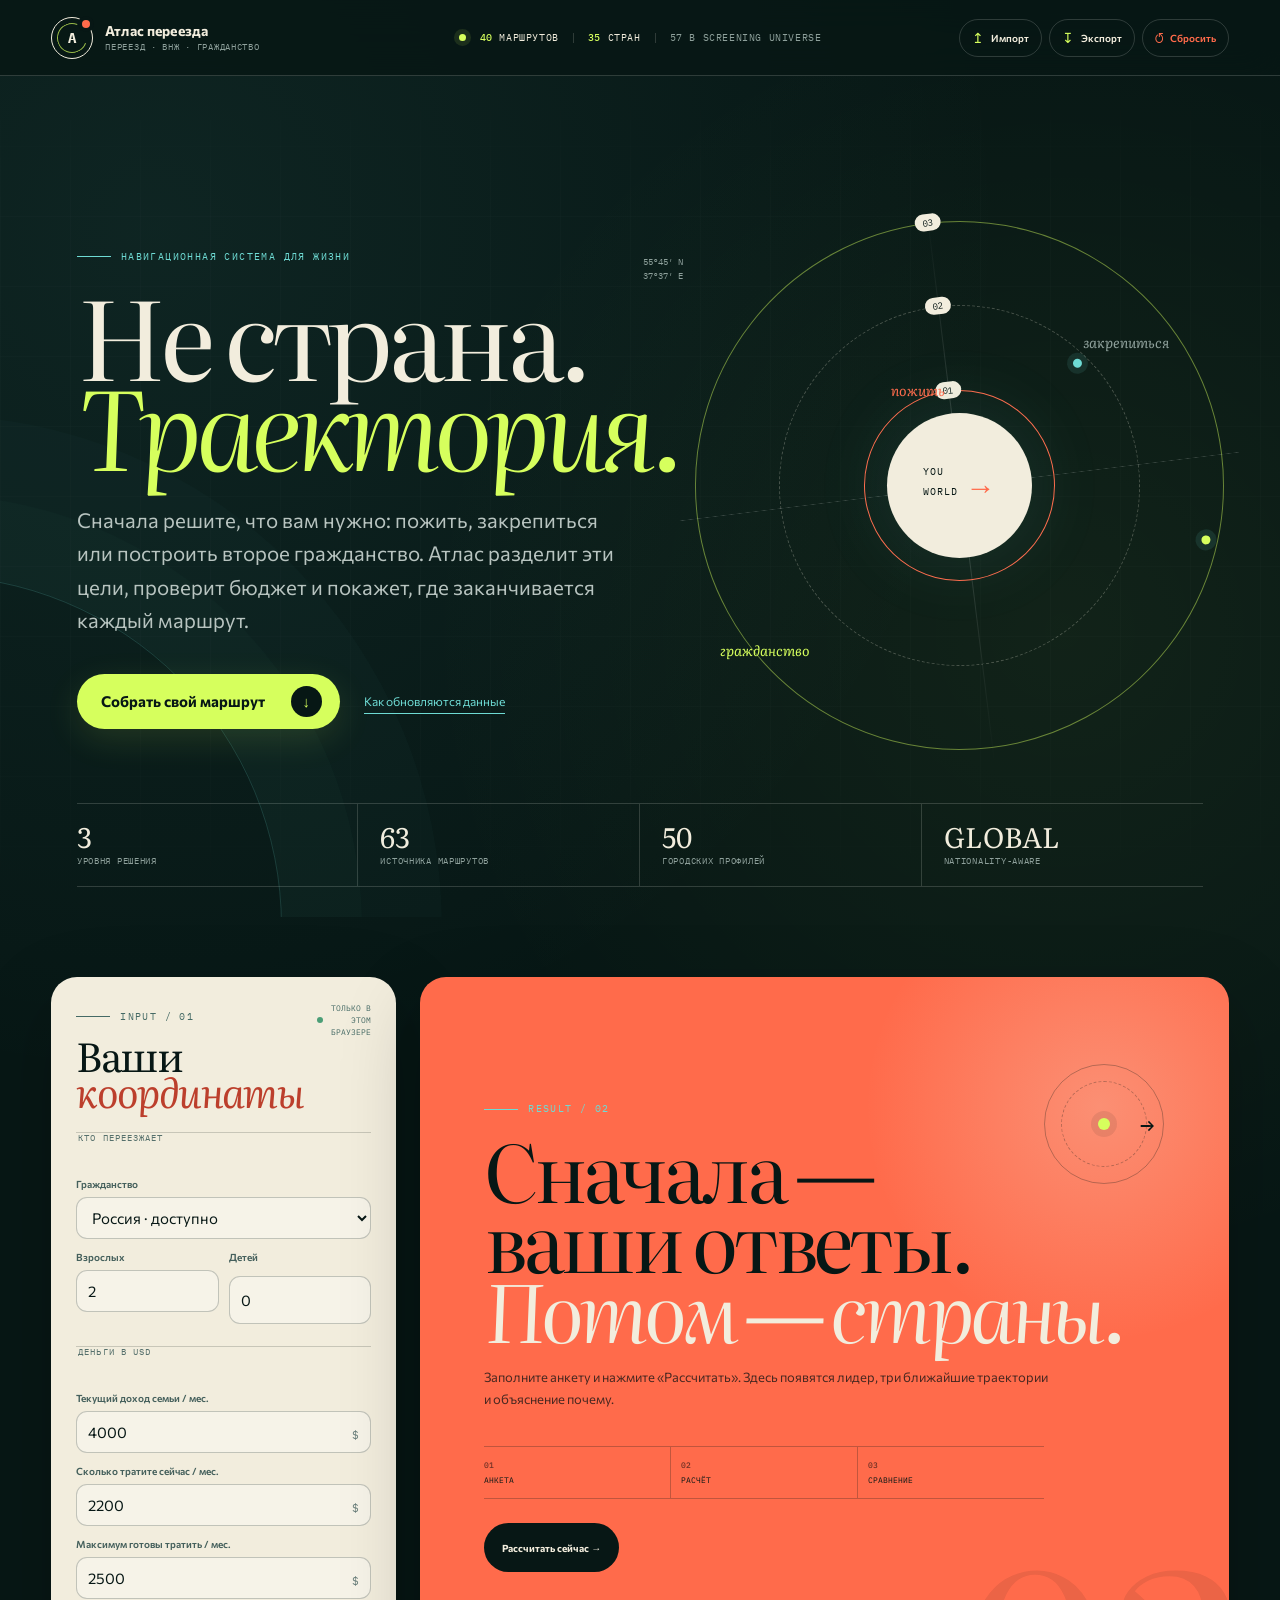
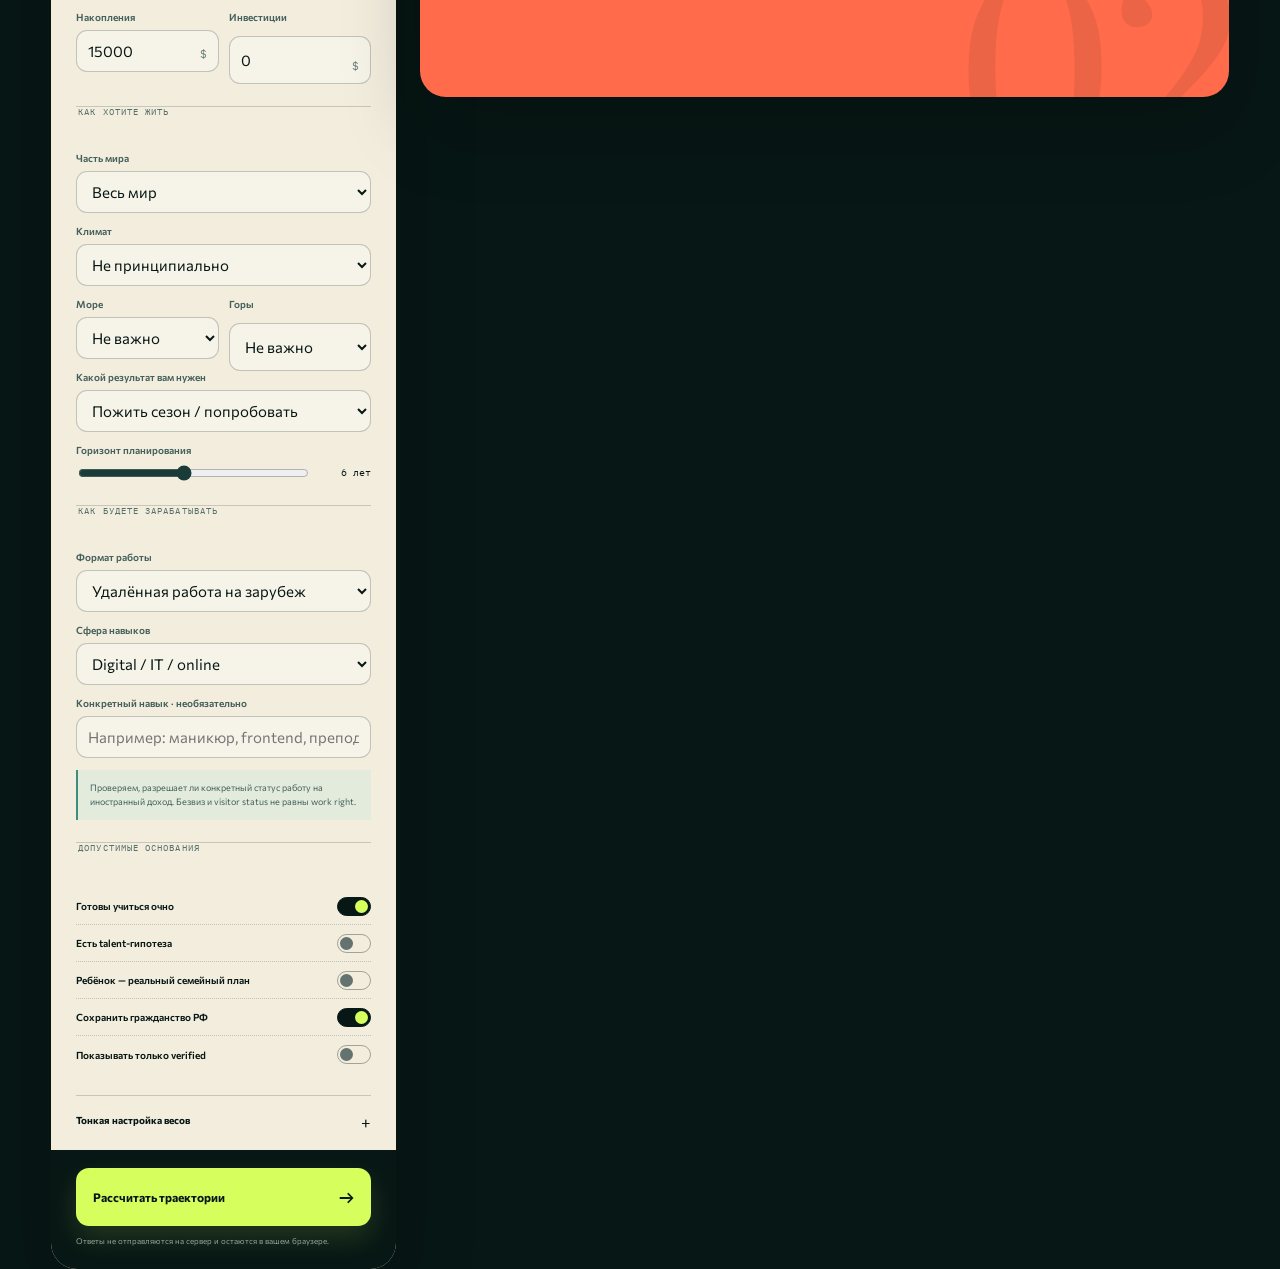
==== dashboard/index.html @ 6b90c00a "Publish relocation atlas 2026-07-17" ====
<!doctype html>
<html lang="ru">
<head>
  <meta charset="utf-8">
  <meta name="viewport" content="width=device-width, initial-scale=1">
  <meta name="color-scheme" content="dark">
  <meta name="description" content="Атлас переезда — интерактивная платформа сравнения временного переезда, ВНЖ и гражданства.">
  <title>Атлас переезда — построить траекторию</title>
  <link rel="preconnect" href="https://fonts.googleapis.com">
  <link rel="preconnect" href="https://fonts.gstatic.com" crossorigin>
  <link href="https://fonts.googleapis.com/css2?family=Commissioner:wght@400;500;600;700&family=IBM+Plex+Mono:wght@400;500&family=Literata:ital,opsz,wght@0,7..72,400;0,7..72,600;1,7..72,400&display=swap" rel="stylesheet">
  <link rel="stylesheet" href="styles.css">
</head>
<body>
  <a class="skip-link" href="#atlas">Перейти к маршрутам</a>

  <header class="topbar">
    <a class="brand" href="#top" aria-label="Атлас переезда — наверх">
      <span class="brand-mark" aria-hidden="true"><i></i><b>А</b></span>
      <span class="brand-copy">
        <strong>Атлас переезда</strong>
        <small>переезд · ВНЖ · гражданство</small>
      </span>
    </a>
    <div class="top-status" aria-label="Статус данных">
      <span class="live-dot"></span>
      <span><b id="topRouteCount">40</b> маршрутов</span>
      <span><b id="topCountryCount">35</b> стран</span>
      <span class="top-status-muted">57 в screening universe</span>
    </div>
    <nav class="top-actions" aria-label="Действия с профилем">
      <button class="quiet-button" type="button" id="importButton" title="Импортировать профиль"><span>↥</span><b>Импорт</b></button>
      <button class="quiet-button" type="button" id="exportButton" title="Экспортировать профиль"><span>↧</span><b>Экспорт</b></button>
      <button class="quiet-button danger" type="button" id="resetButton" title="Сбросить профиль"><span>↺</span><b>Сбросить</b></button>
      <input type="file" id="importInput" accept="application/json" hidden>
    </nav>
  </header>

  <main id="top">
    <section class="hero">
      <div class="hero-copy">
        <div class="eyebrow">Навигационная система для жизни</div>
        <h1>Не страна.<br><em>Траектория.</em></h1>
        <p>Сначала решите, что вам нужно: пожить, закрепиться или построить второе гражданство. Атлас разделит эти цели, проверит бюджет и покажет, где заканчивается каждый маршрут.</p>
        <div class="hero-actions">
          <a class="primary-button" href="#atlas">Собрать свой маршрут <span>↓</span></a>
          <button class="text-button" type="button" data-open-method>Как обновляются данные</button>
        </div>
      </div>

      <div class="orbit-visual" aria-label="Три уровня маршрута: временный переезд, ВНЖ и гражданство">
        <div class="coordinate">55°45′ N<br>37°37′ E</div>
        <div class="orbit orbit-one"><span>01</span></div>
        <div class="orbit orbit-two"><span>02</span></div>
        <div class="orbit orbit-three"><span>03</span></div>
        <div class="orbit-core">
          <span>YOU</span>
          <strong>→</strong>
          <small>WORLD</small>
        </div>
        <div class="orbit-caption caption-one">пожить</div>
        <div class="orbit-caption caption-two">закрепиться</div>
        <div class="orbit-caption caption-three">гражданство</div>
      </div>

      <div class="coverage-ribbon" aria-label="Покрытие первой версии">
        <div><strong>3</strong><span>уровня решения</span></div>
        <div><strong id="heroSources">63</strong><span>источника маршрутов</span></div>
        <div><strong id="heroCities">50</strong><span>городских профилей</span></div>
        <div><strong>GLOBAL</strong><span>nationality-aware</span></div>
      </div>
    </section>

    <section class="atlas-shell" id="atlas">
      <aside class="profile-panel" aria-label="Профиль переезда">
        <div class="profile-heading">
          <div>
            <span class="panel-index">INPUT / 01</span>
            <h2>Ваши<br><em>координаты</em></h2>
          </div>
          <span class="save-indicator"><i></i> только в этом браузере</span>
        </div>

        <form id="profileForm">
          <fieldset>
            <legend>Кто переезжает</legend>
            <label class="field">
              <span>Гражданство</span>
              <select id="nationalityInput" name="nationality">
                <option value="RU">Россия · доступно</option>
                <option value="UA" disabled>Украина · следующий слой</option>
                <option value="BY" disabled>Беларусь · следующий слой</option>
              </select>
            </label>
            <div class="two-fields">
              <label class="field">
                <span>Взрослых</span>
                <input id="adultsInput" name="adults" type="number" min="1" max="6" step="1" value="2">
              </label>
              <label class="field">
                <span>Детей</span>
                <input id="childrenInput" name="children" type="number" min="0" max="8" step="1" value="0">
              </label>
            </div>
          </fieldset>

          <fieldset>
            <legend>Деньги в USD</legend>
            <label class="field money-field">
              <span>Текущий доход семьи / мес.</span>
              <input id="incomeInput" name="income" type="number" min="0" step="100" value="4000">
            </label>
            <label class="field money-field">
              <span>Сколько тратите сейчас / мес.</span>
              <input id="currentSpendInput" name="currentSpend" type="number" min="0" step="100" value="2200">
            </label>
            <label class="field money-field">
              <span>Максимум готовы тратить / мес.</span>
              <input id="budgetInput" name="budget" type="number" min="500" step="100" value="2500">
            </label>
            <div class="two-fields">
              <label class="field money-field compact">
                <span>Накопления</span>
                <input id="savingsInput" name="savings" type="number" min="0" step="1000" value="15000">
              </label>
              <label class="field money-field compact">
                <span>Инвестиции</span>
                <input id="investmentInput" name="investment" type="number" min="0" step="5000" value="0">
              </label>
            </div>
          </fieldset>

          <fieldset>
            <legend>Как хотите жить</legend>
            <label class="field">
              <span>Часть мира</span>
              <select id="zoneInput" name="zone">
                <option value="all">Весь мир</option>
                <option value="asia">Азия</option>
                <option value="europe">Европа</option>
                <option value="eurasia">Кавказ и Центральная Азия</option>
                <option value="americas">Северная, Центральная и Южная Америка</option>
                <option value="africa-islands">Африка и острова</option>
                <option value="oceania">Океания</option>
              </select>
            </label>
            <label class="field">
              <span>Климат</span>
              <select id="climateInput" name="climate">
                <option value="any">Не принципиально</option>
                <option value="warm">Тепло / море</option>
                <option value="temperate">Четыре сезона</option>
                <option value="cool">Прохладно</option>
              </select>
            </label>
            <div class="two-fields">
              <label class="field">
                <span>Море</span>
                <select id="seaPreferenceInput" name="seaPreference">
                  <option value="any">Не важно</option>
                  <option value="direct">В городе</option>
                  <option value="near">Можно рядом</option>
                </select>
              </label>
              <label class="field">
                <span>Горы</span>
                <select id="mountainPreferenceInput" name="mountainPreference">
                  <option value="any">Не важно</option>
                  <option value="direct">В городе</option>
                  <option value="near">До двух часов</option>
                </select>
              </label>
            </div>
            <label class="field">
              <span>Какой результат вам нужен</span>
              <select id="levelInput" name="level">
                <option value="temporary">Пожить сезон / попробовать</option>
                <option value="residence">Переехать и получить ВНЖ</option>
                <option value="citizenship">Строить путь к гражданству</option>
              </select>
            </label>
            <label class="field">
              <span>Горизонт планирования</span>
              <div class="range-row">
                <input id="horizonInput" name="horizon" type="range" min="1" max="12" step="1" value="6">
                <output id="horizonOutput">6 лет</output>
              </div>
            </label>
          </fieldset>

          <fieldset>
            <legend>Как будете зарабатывать</legend>
            <label class="field">
              <span>Формат работы</span>
              <select id="workModeInput" name="workMode">
                <option value="remote">Удалённая работа на зарубеж</option>
                <option value="local-job">Ищу местный найм</option>
                <option value="self-employed">Свои клиенты / self-employed</option>
                <option value="hands-on">Работа руками или с клиентами</option>
                <option value="not-working">Пока не планирую работать</option>
              </select>
            </label>
            <label class="field">
              <span>Сфера навыков</span>
              <select id="skillSectorInput" name="skillSector">
                <option value="digital">Digital / IT / online</option>
                <option value="professional">Право, финансы, консалтинг</option>
                <option value="beauty">Красота / маникюр / hair</option>
                <option value="hospitality">Кафе, отели, сервис</option>
                <option value="trades">Ремесло и технические навыки</option>
                <option value="care">Уход, здоровье, обучение</option>
                <option value="creative">Креативные профессии</option>
                <option value="other">Другое</option>
              </select>
            </label>
            <label class="field">
              <span>Конкретный навык · необязательно</span>
              <input id="skillTextInput" name="skillText" type="text" maxlength="120" placeholder="Например: маникюр, frontend, преподавание">
            </label>
            <p class="work-mode-hint" id="workModeHint"></p>
          </fieldset>

          <fieldset>
            <legend>Допустимые основания</legend>
            <label class="switch-row"><span>Готовы учиться очно</span><input id="studyInput" type="checkbox" checked><i></i></label>
            <label class="switch-row"><span>Есть talent-гипотеза</span><input id="talentInput" type="checkbox"><i></i></label>
            <label class="switch-row"><span>Ребёнок — реальный семейный план</span><input id="childPlanInput" type="checkbox"><i></i></label>
            <label class="switch-row"><span>Сохранить гражданство РФ</span><input id="dualInput" type="checkbox" checked><i></i></label>
            <label class="switch-row"><span>Показывать только verified</span><input id="verifiedInput" type="checkbox"><i></i></label>
          </fieldset>

          <details class="weights-details">
            <summary>Тонкая настройка весов <span>+</span></summary>
            <div class="weight-list">
              <label><span>Безопасность</span><input type="range" min="0" max="10" value="9" data-weight="safety"><output>9</output></label>
              <label><span>Стоимость</span><input type="range" min="0" max="10" value="8" data-weight="cost"><output>8</output></label>
              <label><span>Инфраструктура</span><input type="range" min="0" max="10" value="8" data-weight="infra"><output>8</output></label>
              <label><span>Природа</span><input type="range" min="0" max="10" value="6" data-weight="nature"><output>6</output></label>
              <label><span>Юридическая ясность</span><input type="range" min="0" max="10" value="10" data-weight="certainty"><output>10</output></label>
              <label><span>Скорость</span><input type="range" min="0" max="10" value="7" data-weight="speed"><output>7</output></label>
            </div>
          </details>
          <div class="form-actions">
            <button class="calculate-button" id="calculateButton" type="submit"><span>Рассчитать траектории</span><b>→</b></button>
            <small>Ответы не отправляются на сервер и остаются в вашем браузере.</small>
          </div>
        </form>
      </aside>

      <div class="atlas-main">
        <section class="calculation-gate" id="calculationGate" aria-labelledby="calculationGateTitle">
          <span class="panel-index">RESULT / 02</span>
          <div class="gate-orbit" aria-hidden="true"><i></i><b>→</b></div>
          <h2 id="calculationGateTitle">Сначала —<br>ваши ответы.<br><em>Потом — страны.</em></h2>
          <p id="calculationGateText">Заполните анкету и нажмите «Рассчитать». Здесь появятся лидер, три ближайшие траектории и объяснение почему.</p>
          <div class="gate-steps"><span><b>01</b>анкета</span><span><b>02</b>расчёт</span><span><b>03</b>сравнение</span></div>
          <button class="gate-calculate-button" id="gateCalculateButton" type="button">Рассчитать сейчас →</button>
        </section>

        <div class="results-flow" id="resultsFlow" hidden>
        <section class="result-overview" id="resultStart" aria-label="Текущий результат">
          <div class="overview-main">
            <span>Текущий лидер</span>
            <strong id="leaderName">—</strong>
            <small id="leaderReason">Введите координаты — атлас пересчитает маршрут</small>
          </div>
          <div class="overview-stat"><span>Уровень жизни</span><strong id="lifestyleSignal">—</strong></div>
          <div class="overview-stat"><span>Останется от дохода</span><strong id="incomeRemainder">—</strong></div>
          <div class="overview-stat"><span>Ваша работа</span><strong id="workSignal">—</strong></div>
          <div class="overview-stat"><span>Сравнить</span><strong id="pinnedCount">0/3</strong></div>
        </section>

        <section class="shortlist-section" aria-labelledby="shortlistTitle">
          <div class="section-heading">
            <div>
              <span class="panel-index">YOUR MATCHES / 02</span>
              <h2 id="shortlistTitle">Три ближайшие<br><em>траектории</em></h2>
            </div>
            <p>Красная линия — hard blocker. Жёлтая — маршрут возможен, но перед действием остались непроверенные условия.</p>
          </div>
          <div class="shortlist" id="shortlist"></div>
        </section>

        <section class="visa-catalog" id="visaCatalog" aria-labelledby="visaCatalogTitle">
          <div class="section-heading visa-catalog-heading">
            <div>
              <span class="panel-index">VISA TYPES / 03</span>
              <h2 id="visaCatalogTitle">Не название.<br><em>Основание входа.</em></h2>
            </div>
            <p>Тип визы и финальный outcome разделены. Одна talent-виза может быть временной, другая — сразу давать permanent status.</p>
          </div>
          <div class="visa-type-grid" id="visaTypeGrid" role="tablist" aria-label="Каталог видов виз"></div>
          <div class="visa-catalog-focus" id="visaCatalogFocus" aria-live="polite"></div>
        </section>

        <section class="explorer-section" aria-labelledby="explorerTitle">
          <div class="section-heading explorer-heading">
            <div>
              <span class="panel-index">WORLD INDEX / 04</span>
              <h2 id="explorerTitle">Глобальный<br><em>экран</em></h2>
            </div>
            <div class="explorer-tools">
              <label class="search-field"><span>⌕</span><input id="searchInput" type="search" placeholder="Страна, город или маршрут" aria-label="Поиск страны, города или маршрута"></label>
              <label class="sort-field"><span>Сначала показать</span><select id="sortInput" aria-label="Сортировка">
                  <option value="score">Лучшее совпадение</option>
                  <option value="budget">Самые доступные</option>
                  <option value="speed">Самые быстрые</option>
                  <option value="certainty">Самые проверенные</option>
                  <option value="infra">Лучшая инфраструктура</option>
                </select></label>
            </div>
          </div>

          <div class="filter-chips" id="segmentFilters" aria-label="Тип маршрута">
            <button class="filter-chip active" type="button" data-segment="all">Все</button>
            <button class="filter-chip" type="button" data-segment="remote">Remote / въезд</button>
            <button class="filter-chip" type="button" data-segment="talent">Talent</button>
            <button class="filter-chip" type="button" data-segment="education">Учёба</button>
            <button class="filter-chip" type="button" data-segment="family">Семья</button>
            <button class="filter-chip" type="button" data-segment="investment">Инвестиции</button>
          </div>
          <div class="zone-filter-group">
            <span>Часть мира</span>
            <div class="filter-chips zone-chips" id="zoneFilters" aria-label="Часть мира">
              <button class="filter-chip active" type="button" data-zone="all">Весь мир</button>
              <button class="filter-chip" type="button" data-zone="asia">Азия</button>
              <button class="filter-chip" type="button" data-zone="europe">Европа</button>
              <button class="filter-chip" type="button" data-zone="eurasia">Евразия</button>
              <button class="filter-chip" type="button" data-zone="americas">Америка</button>
              <button class="filter-chip" type="button" data-zone="africa-islands">Африка / острова</button>
              <button class="filter-chip" type="button" data-zone="oceania">Океания</button>
            </div>
          </div>
          <div class="visa-filter-status" id="visaFilterStatus" hidden>
            <span>Каталог:</span><strong id="visaFilterLabel">—</strong><button type="button" id="clearVisaFilter">снять фильтр ×</button>
          </div>

          <div class="route-list" id="routeList"></div>
          <button class="load-more" id="loadMoreButton" type="button">Показать ещё <span>↓</span></button>
        </section>

        <section class="compare-section" id="compareSection" aria-labelledby="compareTitle">
          <div class="section-heading">
            <div>
              <span class="panel-index">COMPARE / 05</span>
              <h2 id="compareTitle">Один экран.<br><em>Три маршрута.</em></h2>
            </div>
            <p id="compareHint">Закрепите до трёх карточек. Здесь появится сравнение стоимости, статуса, работы и источников.</p>
          </div>
          <div class="compare-empty" id="compareEmpty">
            <div class="empty-compass">⌖</div>
            <strong>Пока нечего сравнивать</strong>
            <span>Нажмите «+ сравнить» на карточке маршрута.</span>
          </div>
          <div class="compare-table-wrap" id="compareTableWrap" hidden>
            <table class="compare-table" id="compareTable"></table>
          </div>
        </section>

        <section class="coverage-section" aria-labelledby="coverageTitle">
          <div class="coverage-copy">
            <span class="panel-index">DATA ROOM / 06</span>
            <h2 id="coverageTitle">Что уже известно —<br><em>и что ещё нет</em></h2>
            <p>Атлас специально показывает границы знания. Текущий срез моделирует 35 стран из 57 в screening universe. Наличие карточки не означает рекомендацию; отсутствие — не означает, что страна невозможна.</p>
            <button class="text-button light" type="button" data-open-method>Открыть методику и очередь обновлений →</button>
          </div>
          <div class="coverage-board">
            <div class="coverage-line"><span>Европа</span><i style="--coverage: 82%"></i><b>глубоко</b></div>
            <div class="coverage-line"><span>Южная Америка</span><i style="--coverage: 78%"></i><b>глубоко</b></div>
            <div class="coverage-line"><span>Азия</span><i style="--coverage: 63%"></i><b>phase 1</b></div>
            <div class="coverage-line"><span>Кавказ / Central Asia</span><i style="--coverage: 58%"></i><b>phase 1</b></div>
            <div class="coverage-line"><span>Африка / Islands</span><i style="--coverage: 38%"></i><b>очередь</b></div>
            <div class="coverage-line"><span>Americas / Caribbean</span><i style="--coverage: 52%"></i><b>phase 1</b></div>
          </div>
        </section>

        <footer class="site-footer">
          <div>
            <strong>Атлас переезда</strong>
            <span>Derived snapshot · checked_at 2026-07-17</span>
          </div>
          <p>Не является юридической, налоговой или инвестиционной консультацией. Перед заявкой, оплатой или переездом проверяйте официальный источник и практику конкретного консульства.</p>
          <nav>
            <button class="footer-link" type="button" data-open-method>Методика</button>
            <a href="https://data.worldbank.org/indicator/SM.POP.TOTL.ZS" target="_blank" rel="noreferrer">World Bank</a>
            <a href="https://www.henleyglobal.com/passport-index/methodology" target="_blank" rel="noreferrer">Passport methodology</a>
          </nav>
        </footer>
        </div>
      </div>
    </section>
  </main>

  <div class="compare-dock" id="compareDock" aria-live="polite">
    <span>Сравнение</span>
    <div id="dockItems"></div>
    <button type="button" id="goCompareButton">Открыть <b id="dockCount">0</b>/3 ↑</button>
  </div>

  <div class="drawer-backdrop" id="drawerBackdrop" aria-hidden="true">
    <aside class="route-drawer" id="routeDrawer" role="dialog" aria-modal="true" aria-labelledby="drawerTitle">
      <button class="drawer-close" id="drawerClose" type="button" aria-label="Закрыть">×</button>
      <div id="drawerContent"></div>
    </aside>
  </div>

  <div class="method-backdrop" id="methodBackdrop" aria-hidden="true">
    <section class="method-dialog" role="dialog" aria-modal="true" aria-labelledby="methodTitle">
      <button class="drawer-close" id="methodClose" type="button" aria-label="Закрыть методику">×</button>
      <span class="panel-index">METHOD / LIVE DATA</span>
      <h2 id="methodTitle">Не «база ответов».<br><em>Система обновлений.</em></h2>
      <div class="method-grid">
        <article><b>01</b><h3>Официальный факт</h3><p>Въезд, income threshold, ВНЖ и гражданство подтверждаются сайтом ведомства или текстом закона.</p></article>
        <article><b>02</b><h3>Датированный срез</h3><p>У каждой карточки есть checked_at, confidence и неизвестные. Просроченное не скрывается.</p></article>
        <article><b>03</b><h3>Два слоя стоимости</h3><p>Городской planning range сравнивается и с доходом, и с текущими расходами. Это сигнал для shortlist, не персональная смета.</p></article>
        <article><b>04</b><h3>Nationality override</h3><p>Россия, Украина и Беларусь используют общие country facts, но разные entry restrictions и consular practice.</p></article>
        <article><b>05</b><h3>Visa type ≠ outcome</h3><p>Основание входа хранится отдельно от максимального результата: temporary, residence или citizenship.</p></article>
        <article><b>06</b><h3>Право на работу</h3><p>Удалёнка, местный найм, self-employment и работа руками проверяются отдельно. «Так делают» не означает «это легально».</p></article>
      </div>
      <div class="method-links">
        <a href="https://data.worldbank.org/indicator/SM.POP.TOTL.ZS" target="_blank" rel="noreferrer">Доля мигрантов · World Bank ↗</a>
        <a href="https://www.henleyglobal.com/passport-index/methodology" target="_blank" rel="noreferrer">Методика паспортного индекса ↗</a>
      </div>
    </section>
  </div>

  <div class="toast" id="toast" role="status" aria-live="polite"></div>

  <script src="../routes/platform-data.js"></script>
  <script src="app.js"></script>
</body>
</html>
---- dashboard/styles.css ----
:root {
  --ink: #071715;
  --ink-2: #102725;
  --ink-3: #193c38;
  --paper: #f2eddd;
  --paper-2: #e7e1d0;
  --paper-3: #d8d1bd;
  --acid: #d6ff5d;
  --coral: #ff6b4b;
  --cyan: #6edbd4;
  --yellow: #efc34e;
  --danger: #ff745f;
  --white: #fffdf5;
  --muted: #8ea09b;
  --line-dark: rgba(7, 23, 21, .18);
  --line-light: rgba(255, 253, 245, .16);
  --display: "Literata", Georgia, serif;
  --body: "Commissioner", sans-serif;
  --mono: "IBM Plex Mono", monospace;
  --shadow: 0 28px 80px rgba(0, 0, 0, .22);
  --radius: 26px;
}

* { box-sizing: border-box; }
[hidden] { display: none !important; }
html { scroll-behavior: smooth; }
body {
  margin: 0;
  min-width: 320px;
  color: var(--paper);
  background:
    radial-gradient(circle at 12% 8%, rgba(110, 219, 212, .07), transparent 30%),
    radial-gradient(circle at 83% 22%, rgba(214, 255, 93, .05), transparent 26%),
    var(--ink);
  font-family: var(--body);
  font-size: 15px;
  -webkit-font-smoothing: antialiased;
}

.fatal-error {
  width: min(720px, calc(100% - 40px));
  margin: 18vh auto;
  padding: 36px;
  border: 1px solid var(--coral);
  background: var(--paper);
  color: var(--ink);
}

.fatal-error h1 {
  margin-top: 0;
  font-family: var(--display);
}

button, input, select { font: inherit; }
button, select { cursor: pointer; }
button, input, select { color: inherit; }
a { color: inherit; }
img, svg { max-width: 100%; }
::selection { background: var(--acid); color: var(--ink); }

.skip-link {
  position: fixed;
  left: 20px;
  top: -100px;
  z-index: 1000;
  background: var(--acid);
  color: var(--ink);
  padding: 12px 18px;
  border-radius: 999px;
  text-decoration: none;
  font-weight: 700;
}
.skip-link:focus { top: 18px; }

.topbar {
  position: sticky;
  top: 0;
  z-index: 100;
  min-height: 76px;
  padding: 12px clamp(18px, 4vw, 64px);
  display: grid;
  grid-template-columns: minmax(220px, 1fr) auto minmax(220px, 1fr);
  align-items: center;
  gap: 20px;
  color: var(--paper);
  background: rgba(7, 23, 21, .88);
  border-bottom: 1px solid var(--line-light);
  backdrop-filter: blur(18px);
}

.brand {
  display: inline-flex;
  align-items: center;
  gap: 12px;
  text-decoration: none;
  width: max-content;
}
.brand-mark {
  position: relative;
  width: 42px;
  height: 42px;
  border: 1px solid var(--paper);
  border-radius: 50%;
  display: grid;
  place-items: center;
  font: 500 14px/1 var(--mono);
}
.brand-mark i {
  position: absolute;
  top: 2px;
  right: 2px;
  width: 8px;
  height: 8px;
  border-radius: 50%;
  background: var(--coral);
  box-shadow: 0 0 0 4px var(--ink);
}
.brand-mark::before {
  content: "";
  position: absolute;
  inset: 5px;
  border: 1px solid rgba(214, 255, 93, .7);
  border-radius: 50%;
  border-right-color: transparent;
  transform: rotate(-24deg);
}
.brand-copy { display: grid; gap: 3px; }
.brand-copy strong { font-size: 14px; letter-spacing: .01em; }
.brand-copy small { color: var(--muted); font: 9px/1.2 var(--mono); letter-spacing: .08em; text-transform: uppercase; }

.top-status {
  display: flex;
  align-items: center;
  justify-content: center;
  gap: 14px;
  font: 10px/1 var(--mono);
  text-transform: uppercase;
  letter-spacing: .06em;
}
.top-status span:not(.live-dot) { padding-right: 14px; border-right: 1px solid var(--line-light); }
.top-status span:last-child { border-right: 0; padding-right: 0; }
.top-status b { color: var(--acid); font-weight: 500; }
.top-status .top-status-muted { color: var(--muted); }
.live-dot { width: 7px; height: 7px; border-radius: 50%; background: var(--acid); box-shadow: 0 0 0 5px rgba(214,255,93,.1); }

.top-actions { display: flex; justify-content: flex-end; gap: 7px; }
.quiet-button {
  min-height: 38px;
  display: inline-flex;
  align-items: center;
  gap: 7px;
  padding: 8px 12px;
  border: 1px solid var(--line-light);
  border-radius: 999px;
  background: transparent;
  transition: border-color .18s ease, background .18s ease, transform .18s ease;
}
.quiet-button:hover { border-color: var(--paper); background: rgba(255,255,255,.06); transform: translateY(-1px); }
.quiet-button span { color: var(--acid); font: 14px/1 var(--mono); }
.quiet-button b { font-size: 10px; font-weight: 600; }
.quiet-button.danger span, .quiet-button.danger b { color: var(--coral); }

.hero {
  position: relative;
  min-height: min(900px, calc(100vh - 76px));
  max-width: 1600px;
  margin: 0 auto;
  padding: clamp(80px, 10vw, 150px) clamp(18px, 6vw, 90px) 150px;
  display: grid;
  grid-template-columns: minmax(0, 1.05fr) minmax(360px, .95fr);
  gap: clamp(50px, 8vw, 150px);
  align-items: center;
  overflow: hidden;
}
.hero::before {
  content: "";
  position: absolute;
  inset: 0;
  z-index: -2;
  opacity: .26;
  background-image:
    linear-gradient(rgba(255,255,255,.05) 1px, transparent 1px),
    linear-gradient(90deg, rgba(255,255,255,.05) 1px, transparent 1px);
  background-size: 70px 70px;
  mask-image: linear-gradient(to bottom, transparent, black 15%, black 78%, transparent);
}
.hero::after {
  content: "";
  position: absolute;
  width: 700px;
  height: 700px;
  left: -420px;
  bottom: -360px;
  border: 1px solid rgba(110, 219, 212, .18);
  border-radius: 50%;
  box-shadow: 0 0 0 80px rgba(110,219,212,.02), 0 0 0 160px rgba(110,219,212,.015);
}
.hero-copy { position: relative; z-index: 2; }
.eyebrow, .panel-index {
  display: inline-flex;
  align-items: center;
  gap: 10px;
  font: 10px/1.4 var(--mono);
  text-transform: uppercase;
  letter-spacing: .14em;
  color: var(--cyan);
}
.eyebrow::before, .panel-index::before { content: ""; width: 34px; height: 1px; background: currentColor; }
.hero h1 {
  margin: 25px 0 34px;
  font: 400 clamp(66px, 8.5vw, 138px)/.83 var(--display);
  letter-spacing: -.06em;
}
.hero h1 em { color: var(--acid); font-weight: 400; }
.hero-copy > p {
  max-width: 680px;
  margin: 0;
  color: #b8c4c0;
  font-size: clamp(16px, 1.6vw, 21px);
  line-height: 1.62;
}
.hero-actions { margin-top: 38px; display: flex; align-items: center; gap: 24px; flex-wrap: wrap; }
.primary-button {
  display: inline-flex;
  align-items: center;
  gap: 26px;
  min-height: 54px;
  padding: 12px 18px 12px 24px;
  border-radius: 999px;
  background: var(--acid);
  color: var(--ink);
  text-decoration: none;
  font-weight: 700;
  box-shadow: 0 10px 35px rgba(214,255,93,.12);
  transition: transform .2s ease, box-shadow .2s ease;
}
.primary-button:hover { transform: translateY(-3px); box-shadow: 0 18px 45px rgba(214,255,93,.2); }
.primary-button span { width: 31px; height: 31px; display: grid; place-items: center; border-radius: 50%; background: var(--ink); color: var(--acid); }
.text-button { border: 0; padding: 5px 0; background: transparent; color: var(--cyan); border-bottom: 1px solid currentColor; font-size: 12px; }
.text-button:hover { color: var(--paper); }
.text-button.light { color: var(--acid); }

.orbit-visual {
  position: relative;
  justify-self: center;
  width: min(44vw, 610px);
  aspect-ratio: 1;
  display: grid;
  place-items: center;
  transform: rotate(-7deg);
}
.orbit-visual::before, .orbit-visual::after {
  content: "";
  position: absolute;
  left: 50%; top: 0; bottom: 0;
  width: 1px;
  background: linear-gradient(transparent, rgba(255,255,255,.18), transparent);
}
.orbit-visual::after { left: 0; top: 50%; right: 0; bottom: auto; width: auto; height: 1px; }
.orbit {
  position: absolute;
  display: grid;
  place-items: start center;
  border: 1px solid rgba(242,237,221,.25);
  border-radius: 50%;
}
.orbit span {
  margin-top: -10px;
  padding: 4px 8px;
  color: var(--ink);
  background: var(--paper);
  border-radius: 999px;
  font: 9px/1 var(--mono);
}
.orbit-one { inset: 33%; border-color: var(--coral); animation: orbitPulse 5s ease-in-out infinite; }
.orbit-two { inset: 18%; border-style: dashed; animation: spin 42s linear infinite; }
.orbit-three { inset: 3%; border-color: rgba(214,255,93,.45); animation: spinReverse 70s linear infinite; }
.orbit-two::before, .orbit-three::before {
  content: "";
  position: absolute;
  width: 9px;
  height: 9px;
  top: 19%;
  right: 12%;
  border-radius: 50%;
  background: var(--cyan);
  box-shadow: 0 0 0 6px rgba(110,219,212,.1);
}
.orbit-three::before { top: 65%; right: 4%; background: var(--acid); }
.orbit-core {
  position: relative;
  z-index: 2;
  width: 145px;
  height: 145px;
  border-radius: 50%;
  display: grid;
  grid-template-columns: auto auto;
  align-content: center;
  justify-content: center;
  gap: 2px 8px;
  color: var(--ink);
  background: var(--paper);
  box-shadow: 0 0 80px rgba(110,219,212,.12);
  transform: rotate(7deg);
}
.orbit-core span, .orbit-core small { font: 10px/1 var(--mono); letter-spacing: .08em; }
.orbit-core strong { grid-row: span 2; align-self: center; font-size: 30px; color: var(--coral); }
.coordinate { position: absolute; top: 3%; left: -1%; font: 9px/1.5 var(--mono); color: var(--muted); transform: rotate(7deg); }
.orbit-caption { position: absolute; font: italic 14px/1 var(--display); color: var(--muted); transform: rotate(7deg); }
.caption-one { left: 40%; top: 31%; color: var(--coral); }
.caption-two { right: 10%; top: 27%; }
.caption-three { left: 4%; bottom: 24%; color: var(--acid); }

.coverage-ribbon {
  position: absolute;
  left: clamp(18px, 6vw, 90px);
  right: clamp(18px, 6vw, 90px);
  bottom: 30px;
  min-height: 84px;
  display: grid;
  grid-template-columns: repeat(4, 1fr);
  border-top: 1px solid var(--line-light);
  border-bottom: 1px solid var(--line-light);
}
.coverage-ribbon > div { padding: 18px 22px; display: grid; gap: 5px; border-right: 1px solid var(--line-light); }
.coverage-ribbon > div:first-child { padding-left: 0; }
.coverage-ribbon > div:last-child { border-right: 0; }
.coverage-ribbon strong { font: 400 28px/1 var(--display); color: var(--paper); }
.coverage-ribbon span { color: var(--muted); font: 9px/1.4 var(--mono); text-transform: uppercase; letter-spacing: .08em; }

.atlas-shell {
  max-width: 1600px;
  margin: 0 auto;
  padding: 60px clamp(18px, 4vw, 64px) 0;
  display: grid;
  grid-template-columns: 345px minmax(0, 1fr);
  gap: 24px;
  align-items: start;
}
.profile-panel {
  position: relative;
  max-height: none;
  overflow: visible;
  background: var(--paper);
  color: var(--ink);
  border-radius: var(--radius);
  padding: 25px;
  box-shadow: var(--shadow);
}
.profile-heading { display: flex; justify-content: space-between; align-items: start; gap: 14px; padding-bottom: 22px; border-bottom: 1px solid var(--line-dark); }
.profile-heading .panel-index { color: #456a65; }
.profile-heading h2 { margin: 13px 0 0; font: 400 40px/.92 var(--display); letter-spacing: -.04em; }
.profile-heading h2 em { color: #bc3f2c; font-weight: 400; }
.save-indicator { display: inline-flex; gap: 7px; align-items: center; text-align: right; color: #456a65; font: 8px/1.5 var(--mono); text-transform: uppercase; max-width: 110px; }
.save-indicator i { flex: 0 0 auto; width: 6px; height: 6px; border-radius: 50%; background: #4b9e76; }
.profile-panel form { display: grid; }
.profile-panel fieldset { border: 0; padding: 22px 0; margin: 0; border-bottom: 1px solid var(--line-dark); }
.profile-panel legend { width: 100%; margin-bottom: 14px; color: #56706c; font: 9px/1 var(--mono); text-transform: uppercase; letter-spacing: .12em; }
.field { display: grid; gap: 7px; margin-bottom: 12px; }
.field:last-child { margin-bottom: 0; }
.field > span { color: #45605c; font-size: 10px; font-weight: 600; }
.field input:not([type="range"]), .field select {
  width: 100%;
  min-height: 42px;
  border: 1px solid rgba(7,23,21,.22);
  border-radius: 11px;
  padding: 9px 11px;
  color: var(--ink);
  background: rgba(255,255,255,.34);
  outline: none;
  transition: background .16s ease, border .16s ease, box-shadow .16s ease;
}
.field input:focus, .field select:focus { border-color: var(--ink); background: var(--white); box-shadow: 0 0 0 3px rgba(110,219,212,.25); }
.work-mode-hint { margin: 2px 0 0; padding: 11px 12px; border-left: 2px solid #3f8d7d; color: #45605c; background: rgba(110,219,212,.12); font-size: 9px; line-height: 1.55; }
.work-mode-hint.risk { border-left-color: #c84430; color: #71372d; background: rgba(255,107,75,.12); }
.money-field { position: relative; }
.money-field::after { content: "$"; position: absolute; right: 12px; bottom: 12px; color: #6a7f7b; font: 11px/1 var(--mono); pointer-events: none; }
.money-field input { padding-right: 28px !important; }
.two-fields { display: grid; grid-template-columns: 1fr 1fr; gap: 10px; }
.compact::after { bottom: 12px; }
.range-row { display: grid; grid-template-columns: 1fr 54px; gap: 10px; align-items: center; }
input[type="range"] { accent-color: var(--ink-3); width: 100%; }
.range-row output { font: 10px/1 var(--mono); text-align: right; }
.switch-row { min-height: 37px; display: flex; align-items: center; justify-content: space-between; gap: 12px; border-bottom: 1px dotted rgba(7,23,21,.2); font-size: 10px; font-weight: 600; cursor: pointer; }
.switch-row:last-child { border-bottom: 0; }
.switch-row input { position: absolute; opacity: 0; pointer-events: none; }
.switch-row i { position: relative; width: 34px; height: 19px; border-radius: 999px; border: 1px solid rgba(7,23,21,.35); transition: background .16s; }
.switch-row i::before { content: ""; position: absolute; width: 13px; height: 13px; top: 2px; left: 2px; border-radius: 50%; background: #64736f; transition: transform .16s, background .16s; }
.switch-row input:checked + i { background: var(--ink); border-color: var(--ink); }
.switch-row input:checked + i::before { background: var(--acid); transform: translateX(15px); }
.weights-details { padding-top: 18px; }
.weights-details summary { display: flex; justify-content: space-between; list-style: none; font-size: 10px; font-weight: 700; cursor: pointer; }
.weights-details summary::-webkit-details-marker { display: none; }
.weights-details summary span { font: 16px/1 var(--mono); }
.weights-details[open] summary span { transform: rotate(45deg); }
.weight-list { display: grid; gap: 11px; margin-top: 16px; }
.weight-list label { display: grid; grid-template-columns: 90px 1fr 18px; align-items: center; gap: 8px; }
.weight-list span { color: #526965; font-size: 9px; }
.weight-list output { font: 9px/1 var(--mono); text-align: right; }

.form-actions {
  margin: 20px -25px -25px;
  padding: 18px 25px 21px;
  display: grid;
  gap: 10px;
  color: var(--paper);
  background: var(--ink);
  border-radius: 0 0 var(--radius) var(--radius);
}
.form-actions small { color: #91a7a1; font-size: 8px; line-height: 1.45; }
.calculate-button {
  min-height: 58px;
  padding: 0 17px;
  display: flex;
  justify-content: space-between;
  align-items: center;
  border: 0;
  border-radius: 13px;
  color: var(--ink);
  background: var(--acid);
  font-size: 12px;
  font-weight: 700;
  box-shadow: 0 12px 28px rgba(214,255,93,.14);
  transition: transform .18s ease, background .18s ease;
}
.calculate-button b { font: 400 25px/1 var(--mono); }
.calculate-button:hover { transform: translateY(-2px); background: var(--white); }
.calculate-button:focus-visible, .gate-calculate-button:focus-visible { outline: 3px solid var(--cyan); outline-offset: 3px; }

.atlas-main { min-width: 0; align-self: stretch; }
.calculation-gate {
  position: sticky;
  top: 100px;
  min-height: min(720px, calc(100vh - 122px));
  padding: clamp(30px, 5vw, 72px);
  display: flex;
  flex-direction: column;
  justify-content: center;
  align-items: flex-start;
  color: var(--ink);
  background:
    radial-gradient(circle at 84% 18%, rgba(242,237,221,.28), transparent 26%),
    var(--coral);
  border-radius: var(--radius);
  overflow: hidden;
  box-shadow: var(--shadow);
}
.calculation-gate::after {
  content: "02";
  position: absolute;
  right: -18px;
  bottom: -58px;
  color: rgba(7,23,21,.08);
  font: 260px/.8 var(--display);
  pointer-events: none;
}
.calculation-gate > * { position: relative; z-index: 1; }
.gate-orbit { position: absolute; right: 8%; top: 12%; width: 120px; height: 120px; display: grid; place-items: center; border: 1px solid rgba(7,23,21,.28); border-radius: 50%; }
.gate-orbit::before { content: ""; position: absolute; inset: 16px; border: 1px dashed rgba(7,23,21,.28); border-radius: 50%; }
.gate-orbit i { width: 12px; height: 12px; border-radius: 50%; background: var(--acid); box-shadow: 0 0 0 7px rgba(7,23,21,.08); }
.gate-orbit b { position: absolute; right: 9px; top: 48px; font: 400 24px/1 var(--mono); }
.calculation-gate h2 { max-width: 760px; margin: 18px 0 22px; font: 400 clamp(54px, 6.2vw, 90px)/.88 var(--display); letter-spacing: -.055em; }
.calculation-gate h2 em { color: var(--paper); font-weight: 400; }
.calculation-gate > p { max-width: 570px; margin: 0; color: #492821; font-size: 13px; line-height: 1.7; }
.gate-steps { width: min(560px, 100%); margin-top: 36px; display: grid; grid-template-columns: repeat(3, 1fr); border-top: 1px solid rgba(7,23,21,.25); border-bottom: 1px solid rgba(7,23,21,.25); }
.gate-steps span { padding: 13px 10px; display: grid; gap: 5px; border-right: 1px solid rgba(7,23,21,.25); font: 8px/1.25 var(--mono); text-transform: uppercase; }
.gate-steps span:first-child { padding-left: 0; }
.gate-steps span:last-child { border-right: 0; }
.gate-steps b { color: #6d3025; font-weight: 500; }
.gate-calculate-button { margin-top: 24px; min-height: 49px; padding: 0 18px; border: 0; border-radius: 999px; color: var(--paper); background: var(--ink); font-size: 10px; font-weight: 700; }
.gate-calculate-button:hover { color: var(--ink); background: var(--acid); }
.results-flow { min-width: 0; }
.result-overview { scroll-margin-top: 96px; }
.level-navigator, .visa-catalog, .shortlist-section, .explorer-section, .compare-section {
  margin-bottom: 24px;
  padding: clamp(24px, 4vw, 48px);
  border: 1px solid var(--line-light);
  border-radius: var(--radius);
  background: rgba(16, 39, 37, .65);
  box-shadow: 0 22px 60px rgba(0,0,0,.1);
}
.section-heading { display: flex; justify-content: space-between; gap: 40px; align-items: end; margin-bottom: 32px; }
.section-heading h2 { margin: 13px 0 0; font: 400 clamp(38px, 4.2vw, 64px)/.94 var(--display); letter-spacing: -.045em; }
.section-heading h2 em { color: var(--acid); font-weight: 400; }
.section-heading > p { max-width: 430px; margin: 0; text-align: right; color: var(--muted); font-size: 12px; line-height: 1.65; }
.compact-heading h2 { font-size: clamp(34px, 3.5vw, 52px); }
.compact-heading { align-items: start; }

.level-track { position: relative; display: grid; grid-template-columns: repeat(3, 1fr); gap: 10px; }
.level-step {
  position: relative;
  min-height: 154px;
  padding: 18px;
  display: grid;
  align-content: space-between;
  text-align: left;
  color: var(--paper);
  border: 1px solid var(--line-light);
  border-radius: 18px;
  background: transparent;
  overflow: hidden;
  transition: transform .18s ease, background .18s ease, border .18s ease;
}
.level-step::after { content: ""; position: absolute; inset: auto 0 0; height: 4px; background: var(--step-color, var(--cyan)); transform: scaleX(0); transform-origin: left; transition: transform .2s; }
.level-step:nth-child(2) { --step-color: var(--yellow); }
.level-step:nth-child(3) { --step-color: var(--coral); }
.level-step:hover { transform: translateY(-3px); border-color: rgba(255,255,255,.38); }
.level-step.active { background: var(--paper); color: var(--ink); border-color: var(--paper); }
.level-step.active::after { transform: scaleX(1); }
.step-number { color: var(--step-color, var(--cyan)); font: 400 32px/1 var(--display); }
.step-line { position: absolute; left: 58px; right: 18px; top: 34px; height: 1px; background: currentColor; opacity: .16; }
.level-step strong { margin-top: 27px; font: 600 18px/1.15 var(--display); }
.level-step small { color: currentColor; opacity: .6; font-size: 9px; }
.level-step b { position: absolute; right: 12px; bottom: 10px; color: currentColor; opacity: .08; font: 28px/1 var(--mono); }
.level-description { margin-top: 17px; padding: 14px 18px; border-left: 2px solid var(--acid); color: #b1c0bc; font-size: 11px; line-height: 1.55; background: rgba(214,255,93,.035); }

.visa-catalog {
  position: relative;
  color: var(--ink);
  background: var(--paper);
  border-color: rgba(255,255,255,.08);
  overflow: hidden;
}
.visa-catalog::after {
  content: "VISA";
  position: absolute;
  right: -22px;
  top: -35px;
  color: rgba(7,23,21,.035);
  font: 150px/.8 var(--mono);
  letter-spacing: -.12em;
  pointer-events: none;
}
.visa-catalog-heading { position: relative; z-index: 1; }
.visa-catalog-heading .panel-index { color: #52716b; }
.visa-catalog-heading h2 em { color: #c84430; }
.visa-catalog-heading > p { color: #526b66; }
.visa-type-grid {
  position: relative;
  z-index: 1;
  display: grid;
  grid-template-columns: repeat(4, 1fr);
  gap: 8px;
  margin-bottom: 10px;
}
.visa-type-card {
  position: relative;
  min-height: 132px;
  padding: 14px;
  display: grid;
  grid-template-columns: 1fr auto;
  grid-template-rows: auto 1fr auto;
  text-align: left;
  color: var(--ink);
  border: 1px solid var(--line-dark);
  border-radius: 14px;
  background: transparent;
  overflow: hidden;
  transition: transform .18s ease, background .18s ease, color .18s ease;
}
.visa-type-card:hover { transform: translateY(-3px); }
.visa-type-card.active { color: var(--paper); background: var(--ink); border-color: var(--ink); }
.visa-type-card.queue { border-style: dashed; opacity: .62; }
.visa-type-card.queue::after { content: "NEXT"; position: absolute; right: -6px; bottom: -5px; color: rgba(7,23,21,.08); font: 36px/1 var(--mono); }
.visa-type-card.queue.active::after { color: rgba(255,255,255,.07); }
.visa-type-index { color: #617872; font: 10px/1 var(--mono); }
.visa-type-card.active .visa-type-index { color: var(--cyan); }
.visa-type-mark { justify-self: end; color: #758b85; font: 7px/1 var(--mono); letter-spacing: .09em; }
.visa-type-card strong { grid-column: 1 / -1; align-self: end; max-width: 155px; font: 600 18px/1.04 var(--display); }
.visa-type-card small { grid-column: 1 / -1; color: #627873; font: 8px/1.3 var(--mono); }
.visa-type-card.active small { color: var(--muted); }

.visa-catalog-focus {
  position: relative;
  z-index: 1;
  padding: clamp(20px, 3vw, 32px);
  display: grid;
  grid-template-columns: minmax(210px, .72fr) minmax(320px, 1.28fr);
  gap: 24px;
  color: var(--paper);
  background:
    radial-gradient(circle at 92% 5%, rgba(214,255,93,.11), transparent 30%),
    var(--ink);
  border-radius: 18px;
}
.catalog-focus-intro { padding-right: 24px; border-right: 1px solid var(--line-light); }
.catalog-focus-intro h3 { margin: 15px 0 12px; font: 600 clamp(34px, 4vw, 53px)/.88 var(--display); letter-spacing: -.045em; }
.catalog-focus-intro > p { margin: 0 0 20px; color: #a8bbb6; font-size: 11px; line-height: 1.65; }
.catalog-focus-intro > strong { display: block; color: var(--acid); font-size: 10px; line-height: 1.5; }
.catalog-focus-facts { display: grid; grid-template-columns: 1fr 1fr; gap: 8px; }
.catalog-focus-facts article { min-height: 108px; padding: 13px; border: 1px solid var(--line-light); border-radius: 12px; }
.catalog-focus-facts article.risk { border-color: rgba(255,107,75,.42); background: rgba(255,107,75,.06); }
.catalog-focus-facts span { color: var(--cyan); font: 7px/1 var(--mono); text-transform: uppercase; letter-spacing: .08em; }
.catalog-focus-facts .risk span { color: #ff9d87; }
.catalog-focus-facts p { margin: 19px 0 0; color: #b5c4c0; font-size: 9px; line-height: 1.55; }
.catalog-route-strip {
  grid-column: 1 / -1;
  display: grid;
  grid-auto-flow: column;
  grid-auto-columns: minmax(155px, 1fr);
  gap: 7px;
  overflow-x: auto;
  padding: 2px 0 7px;
  scrollbar-width: thin;
}
.catalog-route {
  min-height: 142px;
  padding: 13px;
  display: grid;
  align-content: start;
  text-align: left;
  border: 1px solid var(--line-light);
  border-radius: 12px;
  color: var(--paper);
  background: rgba(255,255,255,.025);
}
.catalog-route:hover { border-color: var(--acid); background: rgba(214,255,93,.04); }
.catalog-route > span { font-size: 22px; }
.catalog-route > strong { margin-top: 13px; font: 600 17px/1 var(--display); }
.catalog-route > small { margin-top: 5px; min-height: 30px; color: var(--muted); font-size: 8px; line-height: 1.4; }
.catalog-route > b { align-self: end; margin-top: 14px; color: var(--acid); font: 7px/1.2 var(--mono); text-transform: uppercase; }
.catalog-empty-route { min-height: 100px; display: grid; place-items: center; color: var(--muted); border: 1px dashed var(--line-light); border-radius: 12px; font-size: 10px; }
.catalog-focus-action { grid-column: 1 / -1; display: flex; align-items: center; justify-content: space-between; gap: 18px; }
.catalog-filter-button { min-height: 42px; padding: 10px 16px; border: 0; border-radius: 999px; color: var(--ink); background: var(--acid); font-size: 9px; font-weight: 700; }
.catalog-focus-action a, .catalog-method-button { color: var(--cyan); font-size: 9px; }
.catalog-method-button { padding: 0; border: 0; border-bottom: 1px solid currentColor; background: transparent; }
.catalog-queue-note { max-width: 520px; color: var(--yellow); font-size: 9px; line-height: 1.5; }

.result-overview {
  margin-bottom: 24px;
  display: grid;
  grid-template-columns: minmax(300px, 2.4fr) repeat(4, 1fr);
  color: var(--ink);
  background: var(--acid);
  border-radius: var(--radius);
  overflow: hidden;
}
.overview-main, .overview-stat { padding: 19px 22px; border-right: 1px solid rgba(7,23,21,.18); }
.overview-main { min-height: 112px; display: grid; align-content: center; gap: 6px; }
.overview-main span, .overview-stat span { color: #3b5b55; font: 8px/1.2 var(--mono); text-transform: uppercase; letter-spacing: .08em; }
.overview-main strong { font: 600 22px/1.08 var(--display); }
.overview-main small { color: #48645f; font-size: 9px; }
.overview-stat { display: grid; align-content: center; gap: 8px; }
.overview-stat:last-child { border-right: 0; }
.overview-stat strong { font: 400 28px/1 var(--display); }
.overview-stat #workSignal { max-width: 125px; font: 600 12px/1.25 var(--body); text-transform: uppercase; }
.negative-value, .life-declines, .work-danger { color: #e4563f !important; }
.life-improves, .work-legal { color: #2f8a64 !important; }
.life-similar, .work-conditional { color: #a47c0a !important; }
.life-unknown, .work-unknown { color: #6f827d !important; }
.result-overview .life-improves, .result-overview .work-legal { color: #195f48 !important; }
.result-overview .life-similar, .result-overview .work-conditional { color: #73590a !important; }

.shortlist { display: grid; grid-template-columns: repeat(3, 1fr); gap: 12px; }
.short-card {
  position: relative;
  min-height: 300px;
  padding: 18px;
  display: grid;
  grid-template-rows: auto 1fr auto;
  color: var(--ink);
  background: var(--paper);
  border-radius: 18px;
  overflow: hidden;
  transition: transform .2s ease, box-shadow .2s ease;
}
.short-card:hover { transform: translateY(-5px) rotate(-.25deg); box-shadow: 0 20px 44px rgba(0,0,0,.2); }
.short-card::before { content: ""; position: absolute; left: 0; top: 0; bottom: 0; width: 5px; background: var(--acid); }
.short-card.blocked::before { background: var(--coral); }
.short-card.partial::before { background: var(--yellow); }
.short-card-top { display: flex; align-items: start; justify-content: space-between; gap: 10px; }
.short-card .flag { font-size: 31px; }
.score-ring { width: 52px; height: 52px; display: grid; place-items: center; border: 1px solid rgba(7,23,21,.25); border-radius: 50%; font: 600 15px/1 var(--mono); }
.short-card-main { align-self: center; }
.short-card h3 { margin: 18px 0 7px; font: 600 30px/.95 var(--display); letter-spacing: -.035em; }
.short-card .route-name { color: #49625e; font-size: 10px; line-height: 1.45; }
.short-signals { margin-top: 13px; display: flex; flex-wrap: wrap; gap: 5px; }
.short-signals span { padding: 5px 7px; border: 1px solid currentColor; border-radius: 999px; font: 7px/1.2 var(--mono); text-transform: uppercase; }
.short-card-reason { margin: 17px 0 0; color: #254844; font-size: 11px; line-height: 1.5; }
.short-card-bottom { display: flex; justify-content: space-between; align-items: end; gap: 10px; padding-top: 14px; border-top: 1px solid var(--line-dark); }
.status-pill { max-width: 70%; display: inline-flex; padding: 6px 9px; border-radius: 999px; background: rgba(7,23,21,.08); font: 8px/1.2 var(--mono); text-transform: uppercase; }
.status-pill.danger { color: #a13424; background: rgba(255,107,75,.14); }
.short-card .open-arrow { width: 32px; height: 32px; display: grid; place-items: center; border-radius: 50%; color: var(--paper); background: var(--ink); border: 0; }

.explorer-heading { align-items: flex-end; }
.explorer-tools { display: flex; gap: 9px; align-items: stretch; flex-wrap: wrap; justify-content: flex-end; }
.search-field { min-width: min(360px, 34vw); height: 42px; display: flex; align-items: center; gap: 8px; padding: 0 13px; border: 1px solid var(--line-light); border-radius: 999px; background: rgba(255,255,255,.03); }
.search-field span { color: var(--acid); }
.search-field input { width: 100%; border: 0; outline: 0; color: var(--paper); background: transparent; font-size: 11px; }
.search-field input::placeholder { color: var(--muted); }
.sort-field { min-width: 205px; min-height: 54px; padding: 7px 11px 5px; display: grid; align-content: center; gap: 2px; color: var(--ink); background: var(--acid); border-radius: 13px; }
.sort-field > span { font: 7px/1.2 var(--mono); text-transform: uppercase; letter-spacing: .08em; opacity: .64; }
.explorer-tools .sort-field select { width: 100%; height: 28px; padding: 0 22px 0 0; border: 0; outline: 0; color: var(--ink); background: transparent; font-size: 10px; font-weight: 700; }
.sort-field:focus-within { box-shadow: 0 0 0 3px rgba(214,255,93,.22); }
.filter-chips { display: flex; flex-wrap: wrap; gap: 7px; margin: -8px 0 22px; }
.filter-chip { min-height: 32px; padding: 7px 11px; border: 1px solid var(--line-light); border-radius: 999px; color: var(--muted); background: transparent; font-size: 9px; }
.filter-chip.active { color: var(--ink); background: var(--cyan); border-color: var(--cyan); }
.zone-filter-group { margin-top: -8px; padding-top: 14px; border-top: 1px solid var(--line-light); }
.zone-filter-group > span { display: block; margin-bottom: 13px; color: var(--muted); font: 7px/1 var(--mono); text-transform: uppercase; letter-spacing: .1em; }
.zone-chips { margin-top: 0; }
.zone-chips .filter-chip.active { background: var(--acid); border-color: var(--acid); }
.visa-filter-status { margin: -10px 0 18px; padding: 10px 12px; display: flex; align-items: center; gap: 7px; border-left: 2px solid var(--acid); color: var(--muted); background: rgba(214,255,93,.04); font: 8px/1.3 var(--mono); text-transform: uppercase; }
.visa-filter-status strong { color: var(--acid); }
.visa-filter-status button { margin-left: auto; padding: 0; border: 0; border-bottom: 1px solid currentColor; color: var(--paper); background: transparent; font-size: 8px; }

.route-list { display: grid; gap: 8px; }
.route-row {
  position: relative;
  min-height: 126px;
  display: grid;
  grid-template-columns: minmax(230px, 1.6fr) 110px minmax(130px, .85fr) minmax(145px, 1fr) 72px 100px;
  align-items: stretch;
  border: 1px solid var(--line-light);
  border-radius: 15px;
  overflow: hidden;
  background: rgba(255,255,255,.018);
  transition: border-color .18s ease, transform .18s ease, background .18s ease;
}
.route-row:hover { transform: translateX(4px); border-color: rgba(214,255,93,.48); background: rgba(255,255,255,.035); }
.route-cell { padding: 14px; display: grid; align-content: center; gap: 6px; border-right: 1px solid var(--line-light); }
.route-cell:last-child { border-right: 0; }
.route-identity { grid-template-columns: 48px 1fr; align-items: center; }
.route-flag { font-size: 28px; }
.route-identity strong { display: block; font: 600 20px/1 var(--display); }
.route-identity small { display: block; margin-top: 6px; color: var(--muted); font-size: 9px; line-height: 1.4; }
.route-cell > span { color: var(--muted); font: 8px/1.2 var(--mono); text-transform: uppercase; letter-spacing: .06em; }
.route-cell > strong { font-size: 11px; line-height: 1.35; }
.route-cell > small { color: var(--muted); font-size: 8px; line-height: 1.4; }
.route-cell > strong.work-legal, .route-cell > strong.life-improves { color: #70d5a5 !important; }
.route-cell > strong.work-conditional, .route-cell > strong.life-similar { color: var(--yellow) !important; }
.route-cell > strong.work-danger, .route-cell > strong.life-declines { color: #ff927c !important; }
.fit-score { display: grid; place-items: center; text-align: center; }
.fit-score strong { font: 500 23px/1 var(--mono); }
.fit-score small { text-transform: uppercase; }
.route-actions { padding: 10px; display: grid; gap: 7px; align-content: center; }
.route-actions button { min-height: 35px; border: 1px solid var(--line-light); border-radius: 9px; background: transparent; font-size: 9px; }
.route-actions button:hover { border-color: var(--acid); color: var(--acid); }
.route-actions button.pinned { background: var(--acid); color: var(--ink); border-color: var(--acid); }
.route-alert { display: inline-flex; width: max-content; max-width: 100%; padding: 5px 7px; border-radius: 999px; background: rgba(255,107,75,.13); color: #ff9c89; font: 7px/1.2 var(--mono); text-transform: uppercase; white-space: nowrap; overflow: hidden; text-overflow: ellipsis; }
.route-alert.ok { color: var(--acid); background: rgba(214,255,93,.08); }
.freshness { display: inline-flex; align-items: center; gap: 5px; color: var(--muted); font: 7px/1 var(--mono); }
.freshness i { width: 6px; height: 6px; border-radius: 50%; background: var(--acid); }
.freshness.partial i { background: var(--yellow); }
.freshness.stale i { background: var(--coral); }
.load-more { width: 100%; margin-top: 12px; min-height: 46px; border: 1px dashed rgba(255,255,255,.28); border-radius: 13px; color: var(--paper); background: transparent; font-size: 10px; }
.load-more:hover { border-style: solid; border-color: var(--acid); color: var(--acid); }
.route-empty { padding: 50px 20px; text-align: center; border: 1px dashed var(--line-light); border-radius: 16px; color: var(--muted); }

.compare-empty { min-height: 230px; display: grid; place-items: center; align-content: center; gap: 8px; border: 1px dashed rgba(255,255,255,.24); border-radius: 18px; color: var(--muted); text-align: center; }
.empty-compass { width: 58px; height: 58px; display: grid; place-items: center; border: 1px solid var(--line-light); border-radius: 50%; color: var(--acid); font-size: 25px; }
.compare-empty strong { color: var(--paper); font: 500 20px/1 var(--display); }
.compare-empty span { font-size: 10px; }
.compare-table-wrap { overflow-x: auto; }
.compare-table { width: 100%; border-collapse: separate; border-spacing: 0; border: 1px solid var(--line-light); border-radius: 16px; overflow: hidden; }
.compare-table th, .compare-table td { min-width: 170px; padding: 13px; border-right: 1px solid var(--line-light); border-bottom: 1px solid var(--line-light); text-align: left; vertical-align: top; font-size: 10px; line-height: 1.45; }
.compare-table th:first-child, .compare-table td:first-child { min-width: 130px; color: var(--muted); font: 8px/1.3 var(--mono); text-transform: uppercase; }
.compare-table tr:last-child td { border-bottom: 0; }
.compare-table th:last-child, .compare-table td:last-child { border-right: 0; }
.compare-table thead th { color: var(--ink); background: var(--paper); }
.compare-table thead strong { display: block; margin-top: 8px; font: 600 20px/1 var(--display); }
.compare-table .remove-compare { margin-top: 9px; padding: 0; border: 0; border-bottom: 1px solid currentColor; color: #7b372c; background: transparent; font-size: 8px; }

.coverage-section {
  position: relative;
  margin-bottom: 24px;
  padding: clamp(34px, 5vw, 66px);
  display: grid;
  grid-template-columns: .9fr 1.1fr;
  gap: clamp(40px, 8vw, 100px);
  color: var(--ink);
  background: var(--coral);
  border-radius: var(--radius);
  overflow: hidden;
}
.coverage-section::after { content: "57"; position: absolute; right: -15px; bottom: -70px; color: rgba(7,23,21,.08); font: 260px/.8 var(--display); }
.coverage-copy { position: relative; z-index: 1; }
.coverage-copy .panel-index { color: #663228; }
.coverage-copy h2 { margin: 16px 0 23px; font: 400 clamp(42px, 5vw, 70px)/.9 var(--display); letter-spacing: -.05em; }
.coverage-copy h2 em { color: var(--paper); font-weight: 400; }
.coverage-copy p { max-width: 520px; color: #522a23; font-size: 12px; line-height: 1.7; }
.coverage-board { position: relative; z-index: 1; align-self: center; display: grid; gap: 17px; }
.coverage-line { display: grid; grid-template-columns: 135px 1fr 58px; gap: 12px; align-items: center; }
.coverage-line span { font-size: 10px; font-weight: 700; }
.coverage-line i { height: 7px; border-radius: 999px; background: rgba(7,23,21,.18); overflow: hidden; }
.coverage-line i::after { content: ""; display: block; width: var(--coverage); height: 100%; background: var(--ink); }
.coverage-line b { font: 7px/1 var(--mono); text-transform: uppercase; }

.site-footer { margin: 0 -0px; padding: 34px 10px 50px; display: grid; grid-template-columns: 220px 1fr auto; gap: 30px; align-items: start; color: var(--muted); border-top: 1px solid var(--line-light); }
.site-footer > div { display: grid; gap: 5px; }
.site-footer strong { color: var(--paper); }
.site-footer span { font: 8px/1.4 var(--mono); }
.site-footer p { max-width: 650px; margin: 0; font-size: 9px; line-height: 1.6; }
.site-footer nav { display: flex; gap: 14px; flex-wrap: wrap; justify-content: flex-end; }
.site-footer a, .footer-link { color: var(--paper); font-size: 9px; }
.footer-link { padding: 0; border: 0; border-bottom: 1px solid currentColor; background: transparent; }

.compare-dock {
  position: fixed;
  left: 50%;
  bottom: 18px;
  z-index: 80;
  min-width: 430px;
  max-width: calc(100vw - 30px);
  min-height: 52px;
  padding: 7px 8px 7px 17px;
  display: flex;
  align-items: center;
  gap: 12px;
  color: var(--ink);
  background: var(--acid);
  border: 1px solid rgba(7,23,21,.25);
  border-radius: 999px;
  box-shadow: 0 18px 60px rgba(0,0,0,.3);
  transform: translate(-50%, 100px);
  opacity: 0;
  pointer-events: none;
  transition: transform .25s ease, opacity .25s ease;
}
.compare-dock.visible { transform: translate(-50%, 0); opacity: 1; pointer-events: auto; }
.compare-dock > span { font: 8px/1 var(--mono); text-transform: uppercase; }
.compare-dock > div { flex: 1; display: flex; gap: 5px; }
.dock-item { width: 28px; height: 28px; display: grid; place-items: center; border-radius: 50%; background: var(--paper); font-size: 14px; }
.compare-dock > button { min-height: 38px; padding: 8px 14px; border: 0; border-radius: 999px; color: var(--paper); background: var(--ink); font-size: 9px; }

.drawer-backdrop, .method-backdrop {
  position: fixed;
  inset: 0;
  z-index: 200;
  display: grid;
  justify-items: end;
  background: rgba(0,0,0,.68);
  backdrop-filter: blur(8px);
  opacity: 0;
  pointer-events: none;
  transition: opacity .2s ease;
}
.drawer-backdrop.open, .method-backdrop.open { opacity: 1; pointer-events: auto; }
.route-drawer {
  position: relative;
  width: min(720px, 100vw);
  height: 100%;
  overflow: auto;
  padding: clamp(28px, 5vw, 60px);
  color: var(--ink);
  background: var(--paper);
  transform: translateX(100%);
  transition: transform .28s cubic-bezier(.22,.61,.36,1);
}
.drawer-backdrop.open .route-drawer { transform: translateX(0); }
.drawer-close { position: absolute; right: 20px; top: 18px; z-index: 3; width: 38px; height: 38px; display: grid; place-items: center; border: 1px solid currentColor; border-radius: 50%; color: inherit; background: transparent; font-size: 22px; }
.drawer-kicker { color: #4a6863; font: 9px/1.4 var(--mono); text-transform: uppercase; letter-spacing: .08em; }
.drawer-title-row { display: flex; justify-content: space-between; align-items: start; gap: 20px; margin: 18px 0 30px; }
.drawer-title-row h2 { margin: 0; font: 600 clamp(42px, 7vw, 76px)/.84 var(--display); letter-spacing: -.055em; }
.drawer-title-row h2 span { display: block; margin-bottom: 10px; font-size: 32px; }
.drawer-score { flex: 0 0 auto; width: 80px; height: 80px; display: grid; place-items: center; border: 1px solid var(--line-dark); border-radius: 50%; font: 500 24px/1 var(--mono); }
.drawer-summary { max-width: 600px; margin: -10px 0 32px; color: #45605c; font-size: 14px; line-height: 1.65; }
.country-context { margin: 0 0 18px; display: grid; grid-template-columns: repeat(5, 1fr); border: 1px solid var(--line-dark); border-radius: 14px; overflow: hidden; }
.country-context > div { min-height: 106px; padding: 12px; display: grid; align-content: space-between; gap: 8px; border-right: 1px solid var(--line-dark); }
.country-context > div:last-child { border-right: 0; }
.country-context span { color: #57716c; font: 7px/1.2 var(--mono); text-transform: uppercase; }
.country-context strong { font-size: 10px; line-height: 1.35; }
.country-context small { color: #58706c; font-size: 7px; line-height: 1.4; }
.legal-stack { display: grid; grid-template-columns: repeat(3, 1fr); border: 1px solid var(--line-dark); border-radius: 16px; overflow: hidden; }
.legal-step { min-height: 170px; padding: 16px; border-right: 1px solid var(--line-dark); }
.legal-step:last-child { border-right: 0; }
.legal-step.active { background: var(--ink); color: var(--paper); }
.legal-step.missing { background: rgba(255,107,75,.08); }
.legal-step span { font: 8px/1 var(--mono); text-transform: uppercase; color: #5b7772; }
.legal-step.active span { color: var(--cyan); }
.legal-step strong { display: block; margin: 27px 0 8px; font: 600 17px/1.15 var(--display); }
.legal-step small { color: currentColor; opacity: .66; font-size: 9px; line-height: 1.45; }
.drawer-section { padding: 28px 0; border-bottom: 1px solid var(--line-dark); }
.drawer-section h3 { margin: 0 0 16px; font: 600 24px/1 var(--display); }
.drawer-grid { display: grid; grid-template-columns: repeat(2, 1fr); gap: 9px; }
.drawer-fact { min-height: 92px; padding: 13px; display: grid; align-content: space-between; gap: 12px; border: 1px solid var(--line-dark); border-radius: 12px; }
.drawer-fact span { color: #54706b; font: 8px/1.3 var(--mono); text-transform: uppercase; }
.drawer-fact strong { font-size: 11px; line-height: 1.4; }
.work-reality { color: var(--paper); background: var(--ink); margin: 0 -18px; padding: 26px 18px; border-radius: 15px; }
.work-reality-heading { display: flex; justify-content: space-between; align-items: end; gap: 20px; }
.work-reality-heading span { color: var(--cyan); font: 7px/1 var(--mono); letter-spacing: .1em; }
.work-reality-heading h3 { margin: 8px 0 0; }
.work-reality-heading b { padding: 7px 10px; border: 1px solid currentColor; border-radius: 999px; font: 7px/1 var(--mono); text-transform: uppercase; }
.work-reality > p { margin: 18px 0 0; color: #c3d0cd; font-size: 11px; line-height: 1.6; }
.work-reality .work-reality-mode { color: var(--acid); font-weight: 700; }
.work-reality > small { display: block; margin-top: 14px; color: #819792; font-size: 8px; line-height: 1.5; }
.talent-evidence-section { position: relative; }
.talent-section-heading { display: flex; align-items: end; justify-content: space-between; gap: 20px; }
.talent-section-heading span { color: #a43d2d; font: 8px/1 var(--mono); letter-spacing: .1em; }
.talent-section-heading h3 { margin: 7px 0 0; }
.talent-section-heading > b { padding: 7px 10px; border-radius: 999px; color: var(--paper); background: var(--ink); font: 7px/1 var(--mono); text-transform: uppercase; }
.talent-gate { margin-top: 18px; padding: 18px; color: var(--paper); background: var(--ink); border-radius: 14px; }
.talent-gate p { margin: 0; font: 600 17px/1.25 var(--display); }
.talent-gate strong { display: block; margin-top: 16px; color: var(--acid); font-size: 9px; line-height: 1.5; }
.talent-employer { padding: 14px 0; display: grid; grid-template-columns: 120px 1fr; gap: 20px; border-bottom: 1px solid var(--line-dark); }
.talent-employer span { color: #59716d; font: 7px/1.3 var(--mono); text-transform: uppercase; }
.talent-employer p { margin: 0; font-size: 10px; line-height: 1.5; }
.talent-evidence-list { display: grid; grid-template-columns: 1fr 1fr; gap: 7px; margin-top: 14px; }
.talent-evidence-list article { min-height: 82px; padding: 12px; display: grid; grid-template-columns: 24px 1fr; gap: 9px; border: 1px solid var(--line-dark); border-radius: 10px; }
.talent-evidence-list span { color: #bb402e; font: 9px/1 var(--mono); }
.talent-evidence-list p { margin: 0; color: #425d58; font-size: 9px; line-height: 1.45; }
.city-tabs { display: flex; gap: 6px; flex-wrap: wrap; margin-bottom: 14px; }
.city-tab { padding: 7px 11px; border: 1px solid var(--line-dark); border-radius: 999px; color: #4a6661; background: transparent; font-size: 9px; }
.city-tab.active { color: var(--paper); background: var(--ink); }
.city-profile { padding: 18px; border-radius: 15px; color: var(--paper); background: var(--ink); }
.city-profile-header { display: flex; justify-content: space-between; gap: 20px; align-items: start; }
.city-profile h4 { margin: 0; font: 600 28px/1 var(--display); }
.city-budget { text-align: right; }
.city-budget strong { display: block; color: var(--acid); font: 500 16px/1 var(--mono); }
.city-budget span { color: var(--muted); font-size: 8px; }
.city-life-callout { margin-top: 16px; display: grid; grid-template-columns: 1fr 1fr; gap: 7px; }
.city-life-callout > div { padding: 10px; border: 1px solid var(--line-light); border-radius: 10px; }
.city-life-callout span { display: block; margin-bottom: 7px; color: #8fa39e; font: 7px/1.2 var(--mono); text-transform: uppercase; }
.city-life-callout strong { font-size: 10px; }
.city-life-callout .life-improves { color: #70d5a5 !important; }
.city-life-callout .life-similar { color: var(--yellow) !important; }
.city-life-callout .life-declines { color: #ff927c !important; }
.city-meta { margin: 15px 0; display: flex; gap: 6px; flex-wrap: wrap; }
.city-meta span { padding: 5px 7px; border: 1px solid var(--line-light); border-radius: 999px; color: #b7c5c1; font-size: 8px; }
.city-profile p { margin: 0; color: #a8b9b4; font-size: 10px; line-height: 1.6; }
.blocker-list, .unknown-list, .source-list { display: grid; gap: 8px; padding: 0; margin: 0; list-style: none; }
.blocker-list li, .unknown-list li { position: relative; padding: 10px 12px 10px 30px; border-radius: 10px; background: rgba(255,107,75,.09); color: #6b3027; font-size: 10px; line-height: 1.45; }
.blocker-list li::before, .unknown-list li::before { content: "!"; position: absolute; left: 11px; top: 10px; font: 600 10px/1 var(--mono); }
.unknown-list li { color: #5d501d; background: rgba(239,195,78,.18); }
.source-list li { display: grid; grid-template-columns: 1fr auto; gap: 12px; align-items: center; padding-bottom: 9px; border-bottom: 1px dotted var(--line-dark); }
.source-list a { color: var(--ink); font-size: 10px; font-weight: 600; }
.source-list span { color: #58716d; font: 7px/1 var(--mono); text-transform: uppercase; }
.source-list .source-pending { color: #7b5f16; font: 600 9px/1.4 var(--body); text-transform: none; }
.drawer-disclaimer { margin-top: 18px; color: #5d716d; font-size: 8px; line-height: 1.55; }

.method-backdrop { place-items: center; justify-items: center; padding: 20px; }
.method-dialog { position: relative; width: min(980px, 100%); max-height: calc(100vh - 40px); overflow: auto; padding: clamp(30px, 6vw, 70px); color: var(--paper); background: var(--ink-2); border: 1px solid var(--line-light); border-radius: 24px; box-shadow: var(--shadow); transform: translateY(30px); transition: transform .25s; }
.method-backdrop.open .method-dialog { transform: translateY(0); }
.method-dialog h2 { margin: 18px 0 35px; font: 400 clamp(45px, 6vw, 80px)/.9 var(--display); letter-spacing: -.05em; }
.method-dialog h2 em { color: var(--acid); font-weight: 400; }
.method-grid { display: grid; grid-template-columns: repeat(2, 1fr); border: 1px solid var(--line-light); border-radius: 16px; overflow: hidden; }
.method-grid article { min-height: 180px; padding: 20px; border-right: 1px solid var(--line-light); border-bottom: 1px solid var(--line-light); }
.method-grid article:nth-child(2n) { border-right: 0; }
.method-grid article:nth-last-child(-n+2) { border-bottom: 0; }
.method-grid b { color: var(--coral); font: 400 28px/1 var(--display); }
.method-grid h3 { margin: 30px 0 9px; font: 600 18px/1 var(--display); }
.method-grid p { margin: 0; color: var(--muted); font-size: 10px; line-height: 1.6; }
.method-links { margin-top: 25px; display: flex; gap: 20px; flex-wrap: wrap; }
.method-links a { color: var(--acid); font-size: 10px; }

.toast { position: fixed; left: 50%; bottom: 22px; z-index: 300; padding: 11px 16px; color: var(--ink); background: var(--paper); border-radius: 999px; box-shadow: var(--shadow); font-size: 10px; transform: translate(-50%, 90px); opacity: 0; transition: transform .22s, opacity .22s; }
.toast.show { transform: translate(-50%, 0); opacity: 1; }

@keyframes spin { to { transform: rotate(360deg); } }
@keyframes spinReverse { to { transform: rotate(-360deg); } }
@keyframes orbitPulse { 50% { transform: scale(1.035); box-shadow: 0 0 60px rgba(255,107,75,.08); } }

@media (max-width: 1250px) {
  .top-status .top-status-muted { display: none; }
  .atlas-shell { grid-template-columns: 310px minmax(0, 1fr); }
  .shortlist { grid-template-columns: 1fr 1fr; }
  .short-card:first-child { grid-column: 1 / -1; min-height: 250px; }
  .visa-type-grid { grid-template-columns: repeat(2, 1fr); }
  .route-row { grid-template-columns: minmax(220px, 1fr) 108px minmax(120px, .65fr) 96px; }
  .route-row .route-cell:nth-child(4), .route-row .fit-score { display: none; }
}

@media (max-width: 1020px) {
  .topbar { grid-template-columns: 1fr auto; }
  .top-status { display: none; }
  .hero { grid-template-columns: 1fr; padding-bottom: 140px; }
  .hero-copy { max-width: 760px; }
  .orbit-visual { position: absolute; right: -90px; top: 80px; width: 510px; opacity: .42; z-index: 0; }
  .hero h1, .hero-copy > p, .hero-actions, .eyebrow { position: relative; z-index: 2; }
  .atlas-shell { grid-template-columns: 1fr; }
  .profile-panel form { grid-template-columns: repeat(2, 1fr); column-gap: 25px; }
  .profile-panel fieldset { padding: 20px 0; }
  .weights-details, .form-actions { grid-column: 1 / -1; }
  .calculation-gate { position: relative; top: auto; min-height: 520px; }
  .result-overview { grid-template-columns: 2fr repeat(3, 1fr); }
  .overview-stat:last-child { display: none; }
  .coverage-section { grid-template-columns: 1fr; }
}

@media (max-width: 760px) {
  .topbar { min-height: 66px; padding: 10px 14px; }
  .brand-mark { width: 37px; height: 37px; }
  .brand-copy small { display: none; }
  .quiet-button { width: 35px; min-height: 35px; padding: 0; justify-content: center; }
  .quiet-button b { display: none; }
  .hero { min-height: auto; padding: 60px 18px 132px; }
  .hero h1 { font-size: clamp(52px, 15vw, 76px); }
  .orbit-visual { right: -190px; top: 120px; width: 500px; opacity: .2; }
  .coverage-ribbon { left: 18px; right: 18px; grid-template-columns: repeat(2, 1fr); }
  .coverage-ribbon > div { padding: 11px; }
  .coverage-ribbon > div:nth-child(2) { border-right: 0; }
  .coverage-ribbon > div:nth-child(-n+2) { border-bottom: 1px solid var(--line-light); }
  .coverage-ribbon strong { font-size: 21px; }
  .atlas-shell { padding: 30px 12px 0; }
  .profile-panel, .calculation-gate, .visa-catalog, .shortlist-section, .explorer-section, .compare-section, .coverage-section { border-radius: 19px; }
  .profile-panel { padding: 20px; }
  .profile-panel form { grid-template-columns: 1fr; }
  .weights-details, .form-actions { grid-column: auto; }
  .form-actions { margin: 18px -20px -20px; padding: 16px 20px 19px; border-radius: 0 0 19px 19px; }
  .calculation-gate { min-height: 470px; padding: 30px 22px; }
  .calculation-gate h2 { font-size: clamp(47px, 13vw, 64px); }
  .gate-orbit { width: 88px; height: 88px; right: 5%; top: 8%; opacity: .72; }
  .gate-orbit::before { inset: 12px; }
  .gate-orbit b { right: 5px; top: 34px; }
  .section-heading { align-items: start; flex-direction: column; gap: 16px; }
  .section-heading > p { text-align: left; }
  .level-track { grid-template-columns: 1fr; }
  .level-step { min-height: 104px; grid-template-columns: 50px 1fr; grid-template-rows: auto auto; align-items: center; }
  .level-step .step-number { grid-row: span 2; }
  .level-step strong { margin: 0; }
  .level-step small { grid-column: 2; }
  .level-step .step-line { display: none; }
  .visa-catalog-focus { grid-template-columns: 1fr; }
  .catalog-focus-intro { padding: 0 0 22px; border-right: 0; border-bottom: 1px solid var(--line-light); }
  .catalog-route-strip, .catalog-focus-action { grid-column: auto; }
  .catalog-focus-action { align-items: flex-start; flex-direction: column; }
  .result-overview { grid-template-columns: 1fr 1fr; }
  .overview-main { grid-column: 1 / -1; }
  .overview-stat { min-height: 90px; }
  .overview-stat:last-child { display: none; }
  .overview-stat:nth-child(4) { display: grid; grid-column: 1 / -1; }
  .shortlist { grid-template-columns: 1fr; }
  .short-card:first-child { grid-column: auto; }
  .explorer-tools { width: 100%; flex-direction: column; align-items: stretch; }
  .search-field { min-width: 0; width: 100%; }
  .sort-field { width: 100%; }
  .route-row { min-height: 0; grid-template-columns: 1fr 1fr; }
  .route-cell { border-bottom: 1px solid var(--line-light); }
  .route-row .route-cell:nth-child(2), .route-row .route-cell:nth-child(3), .route-row .route-cell:nth-child(4) { display: grid; grid-row: auto; }
  .route-identity { grid-column: 1 / -1; }
  .route-row .route-cell:nth-child(4) { grid-column: 1 / -1; }
  .route-actions { position: static; grid-column: 1 / -1; padding: 10px; grid-template-columns: 1fr 1fr; }
  .route-actions button { min-height: 38px; padding: 6px 8px; background: var(--ink-2); }
  .fit-score { display: none; }
  .coverage-line { grid-template-columns: 105px 1fr 50px; }
  .site-footer { grid-template-columns: 1fr; }
  .site-footer nav { justify-content: flex-start; }
  .compare-dock { min-width: 0; width: calc(100vw - 24px); }
  .legal-stack { grid-template-columns: 1fr; }
  .country-context { grid-template-columns: 1fr 1fr; }
  .country-context > div { min-height: 90px; border-bottom: 1px solid var(--line-dark); }
  .country-context > div:nth-child(2n) { border-right: 0; }
  .country-context > div:last-child { grid-column: 1 / -1; border-bottom: 0; }
  .legal-step { min-height: 110px; border-right: 0; border-bottom: 1px solid var(--line-dark); }
  .legal-step:last-child { border-bottom: 0; }
  .legal-step strong { margin-top: 17px; }
  .method-grid { grid-template-columns: 1fr; }
  .method-grid article, .method-grid article:nth-child(2n), .method-grid article:nth-last-child(-n+2) { border-right: 0; border-bottom: 1px solid var(--line-light); }
  .method-grid article:last-child { border-bottom: 0; }
}

@media (max-width: 460px) {
  .brand-copy strong { font-size: 12px; }
  .hero-copy > p { font-size: 15px; }
  .hero-actions { align-items: stretch; flex-direction: column; }
  .primary-button { justify-content: space-between; }
  .coverage-ribbon span { font-size: 7px; }
  .calculation-gate, .visa-catalog, .shortlist-section, .explorer-section, .compare-section { padding: 22px 14px; }
  .section-heading h2 { font-size: 41px; }
  .result-overview { border-radius: 18px; }
  .short-card { min-height: 275px; }
  .visa-type-grid { grid-template-columns: 1fr 1fr; }
  .visa-type-card { min-height: 120px; padding: 11px; }
  .visa-type-card strong { font-size: 16px; }
  .catalog-focus-facts { grid-template-columns: 1fr; }
  .talent-employer { grid-template-columns: 1fr; gap: 7px; }
  .talent-evidence-list { grid-template-columns: 1fr; }
  .route-row { grid-template-columns: 1fr 1fr; }
  .route-row .route-cell:nth-child(4) { display: grid; grid-column: 1 / -1; }
  .route-identity { grid-column: 1 / -1; }
  .route-cell:nth-child(2), .route-cell:nth-child(3) { grid-row: 2; }
  .drawer-grid { grid-template-columns: 1fr; }
  .drawer-title-row { flex-direction: column; }
  .drawer-score { width: 60px; height: 60px; }
  .city-profile-header { flex-direction: column; }
  .city-budget { text-align: left; }
  .city-life-callout { grid-template-columns: 1fr; }
  .work-reality-heading { align-items: flex-start; flex-direction: column; }
}

@media (prefers-reduced-motion: reduce) {
  *, *::before, *::after { scroll-behavior: auto !important; animation-duration: .01ms !important; animation-iteration-count: 1 !important; transition-duration: .01ms !important; }
}

@media print {
  body { color: #000; background: #fff; }
  .topbar, .hero, .profile-panel, .compare-dock, .drawer-backdrop, .method-backdrop, .load-more, .route-actions { display: none !important; }
  .atlas-shell { display: block; padding: 0; }
  .level-navigator, .shortlist-section, .explorer-section, .compare-section { color: #000; background: #fff; border: 1px solid #999; break-inside: avoid; }
  .route-row { color: #000; border-color: #999; }
}
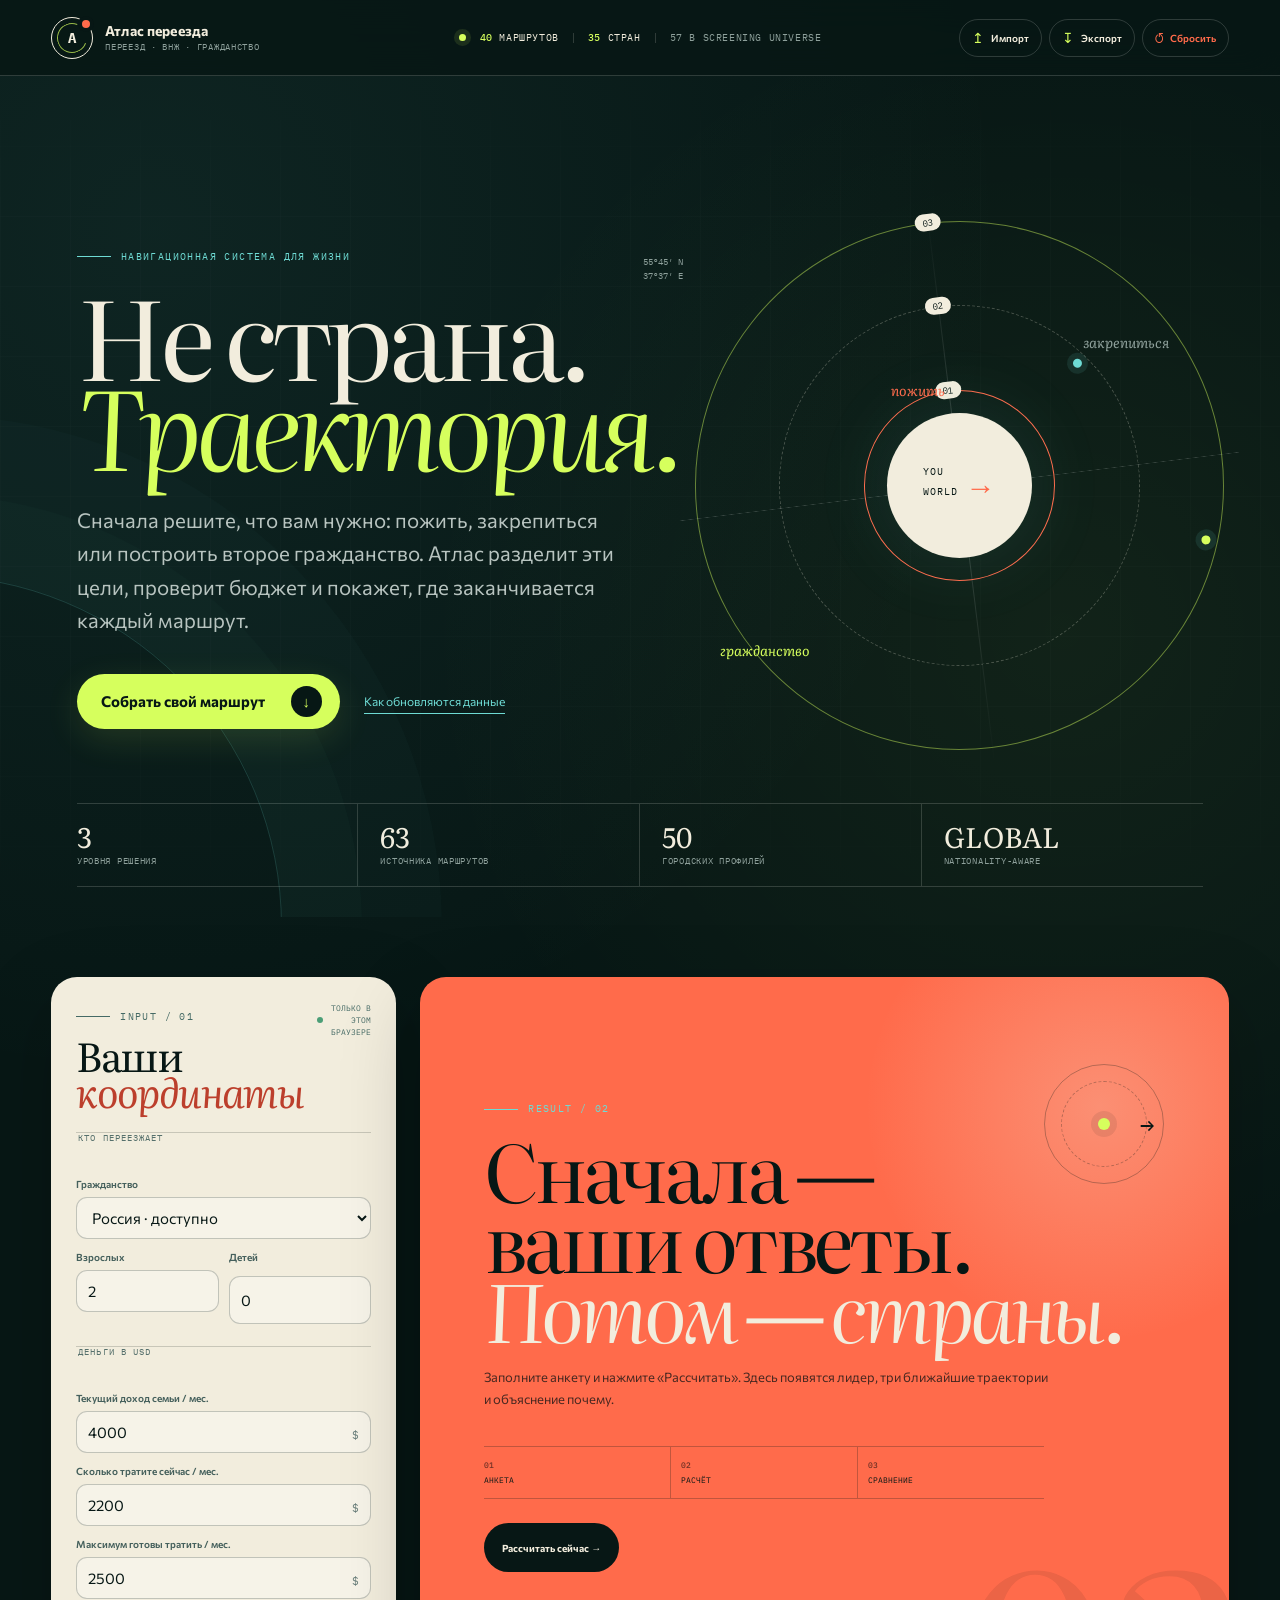
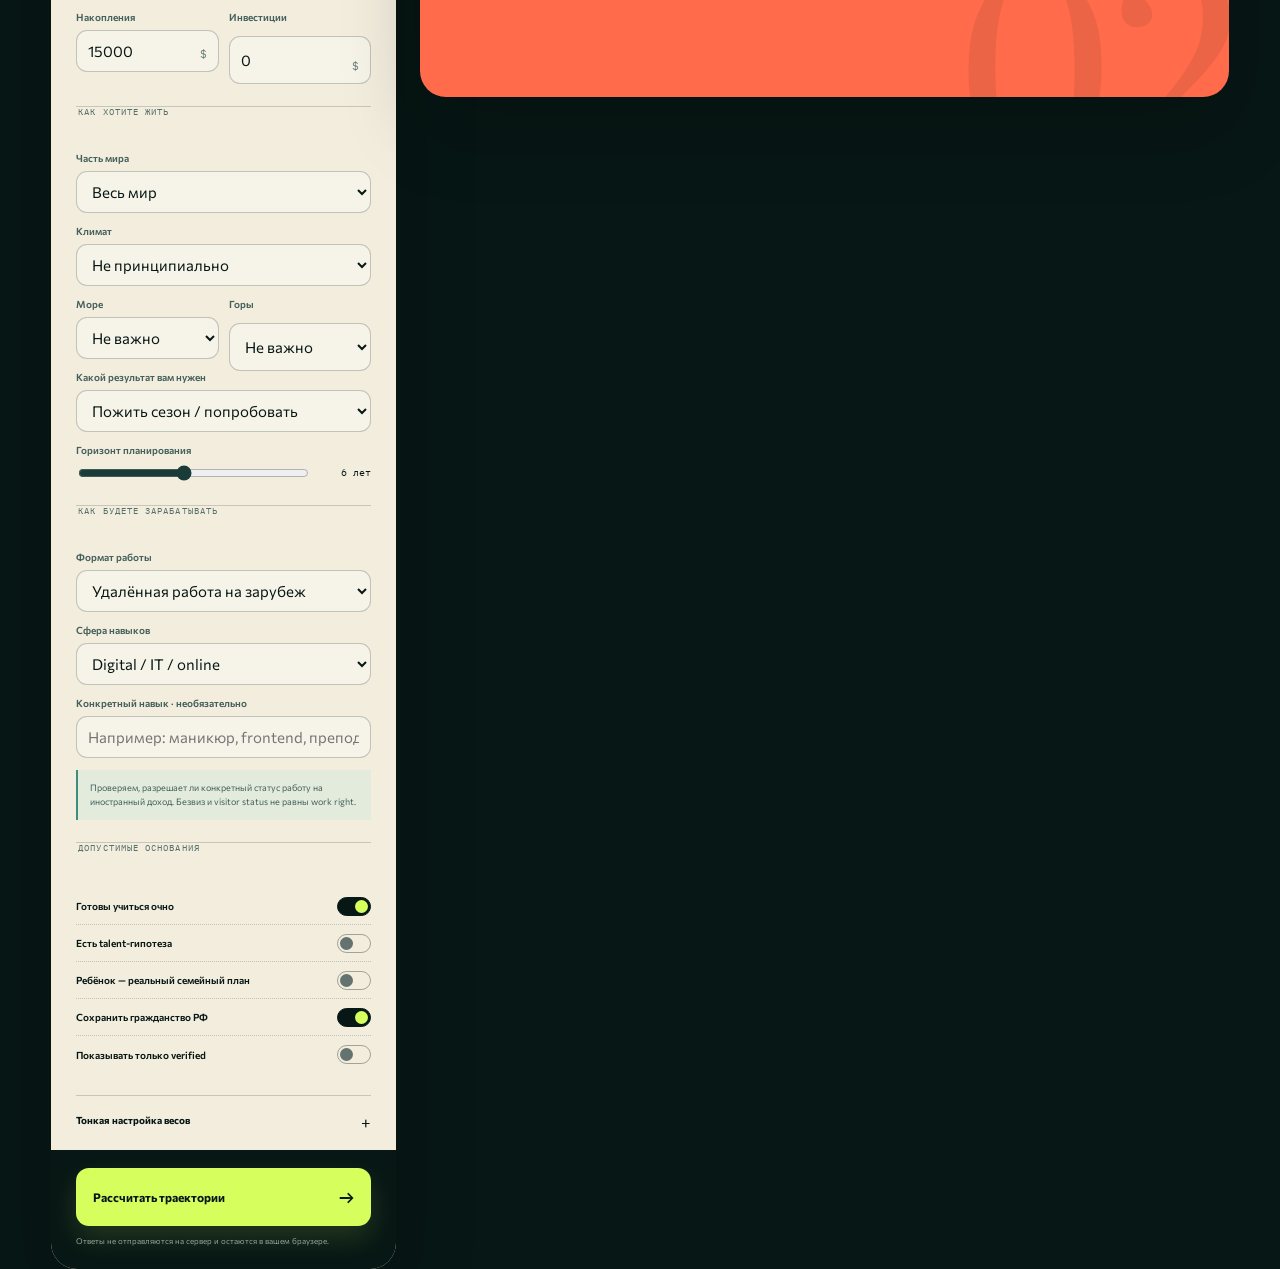
==== commit 26e670a4: "Publish relocation atlas 2026-07-17" ====
--- a/dashboard/index.html
+++ b/dashboard/index.html
@@ -9,7 +9,7 @@
   <link rel="preconnect" href="https://fonts.googleapis.com">
   <link rel="preconnect" href="https://fonts.gstatic.com" crossorigin>
   <link href="https://fonts.googleapis.com/css2?family=Commissioner:wght@400;500;600;700&family=IBM+Plex+Mono:wght@400;500&family=Literata:ital,opsz,wght@0,7..72,400;0,7..72,600;1,7..72,400&display=swap" rel="stylesheet">
-  <link rel="stylesheet" href="styles.css">
+  <link rel="stylesheet" href="styles.css?v=0.4.2">
 </head>
 <body>
   <a class="skip-link" href="#atlas">Перейти к маршрутам</a>
@@ -426,7 +426,7 @@
 
   <div class="toast" id="toast" role="status" aria-live="polite"></div>
 
-  <script src="../routes/platform-data.js"></script>
-  <script src="app.js"></script>
+  <script src="../routes/platform-data.js?v=0.4.0"></script>
+  <script src="app.js?v=0.4.1"></script>
 </body>
 </html>
--- a/dashboard/styles.css
+++ b/dashboard/styles.css
@@ -332,6 +332,7 @@
   max-width: 1600px;
   margin: 0 auto;
   padding: 60px clamp(18px, 4vw, 64px) 0;
+  scroll-margin-top: 88px;
   display: grid;
   grid-template-columns: 345px minmax(0, 1fr);
   gap: 24px;
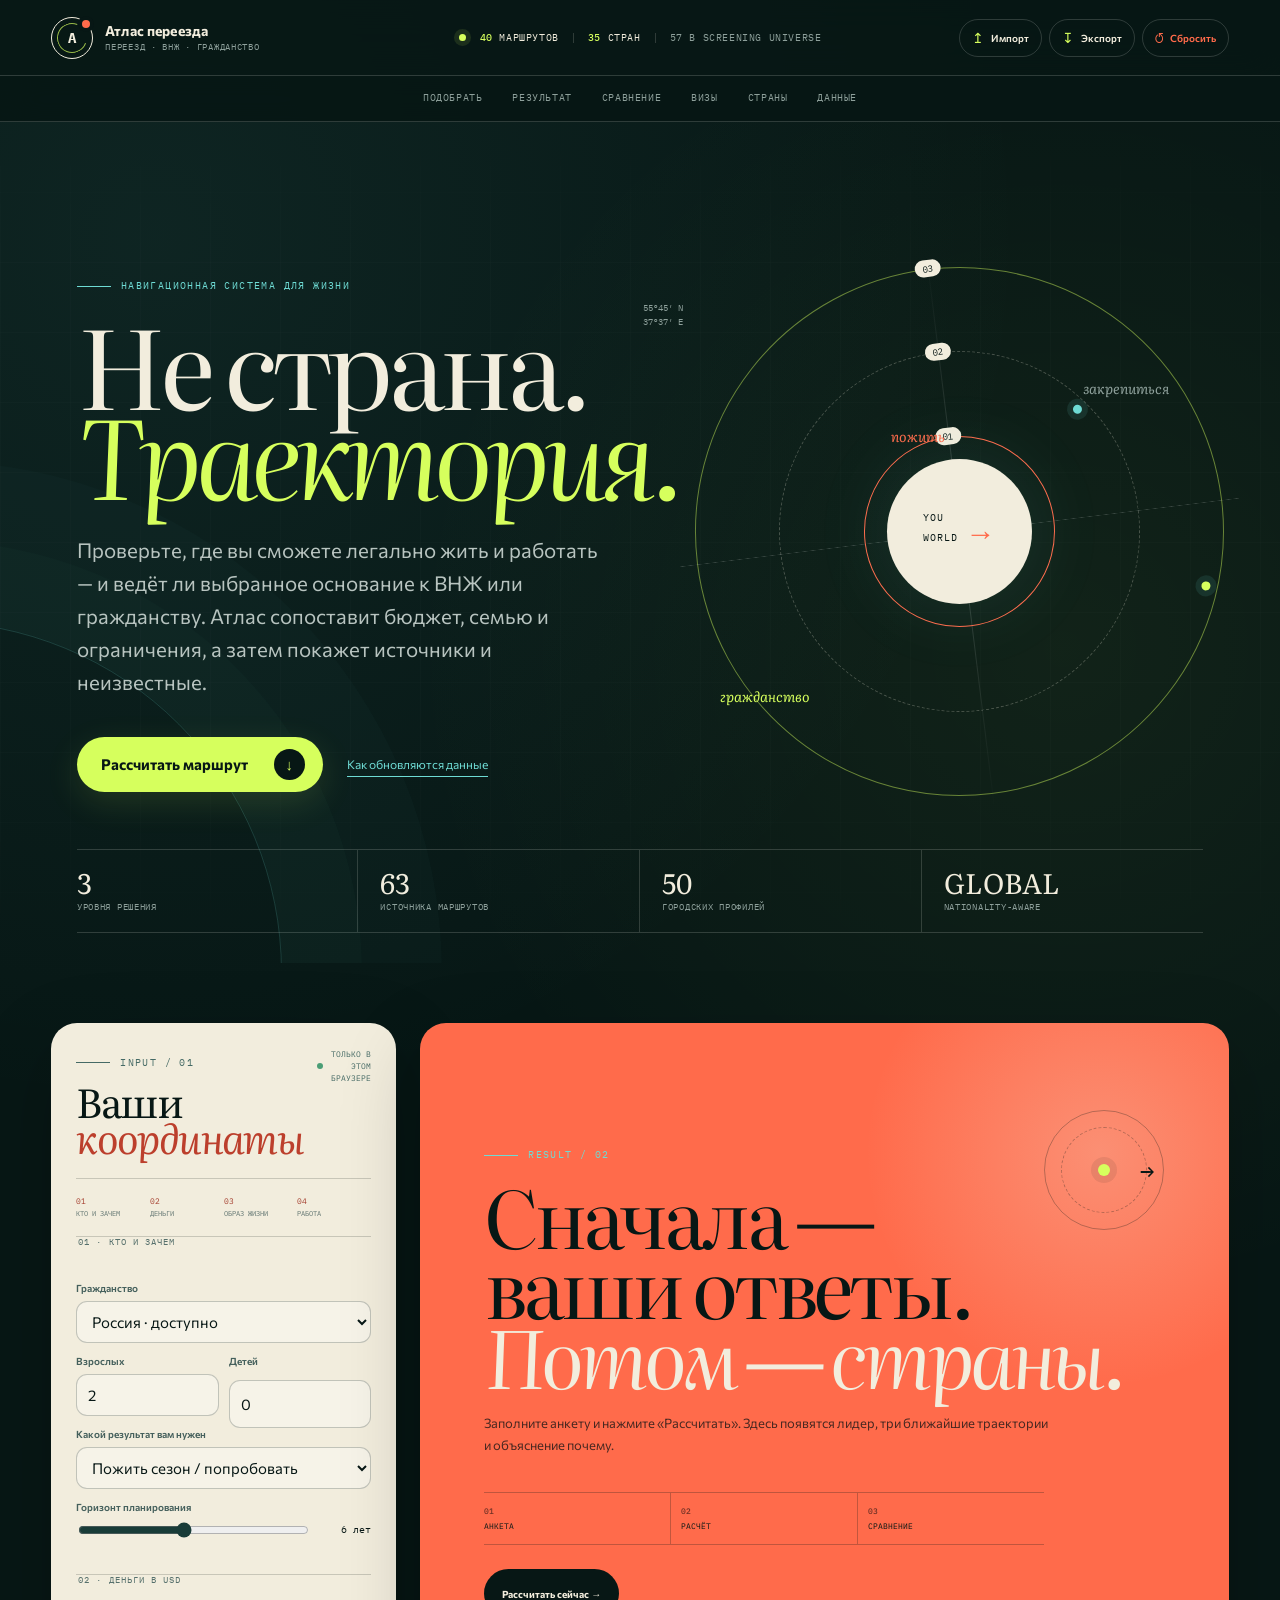
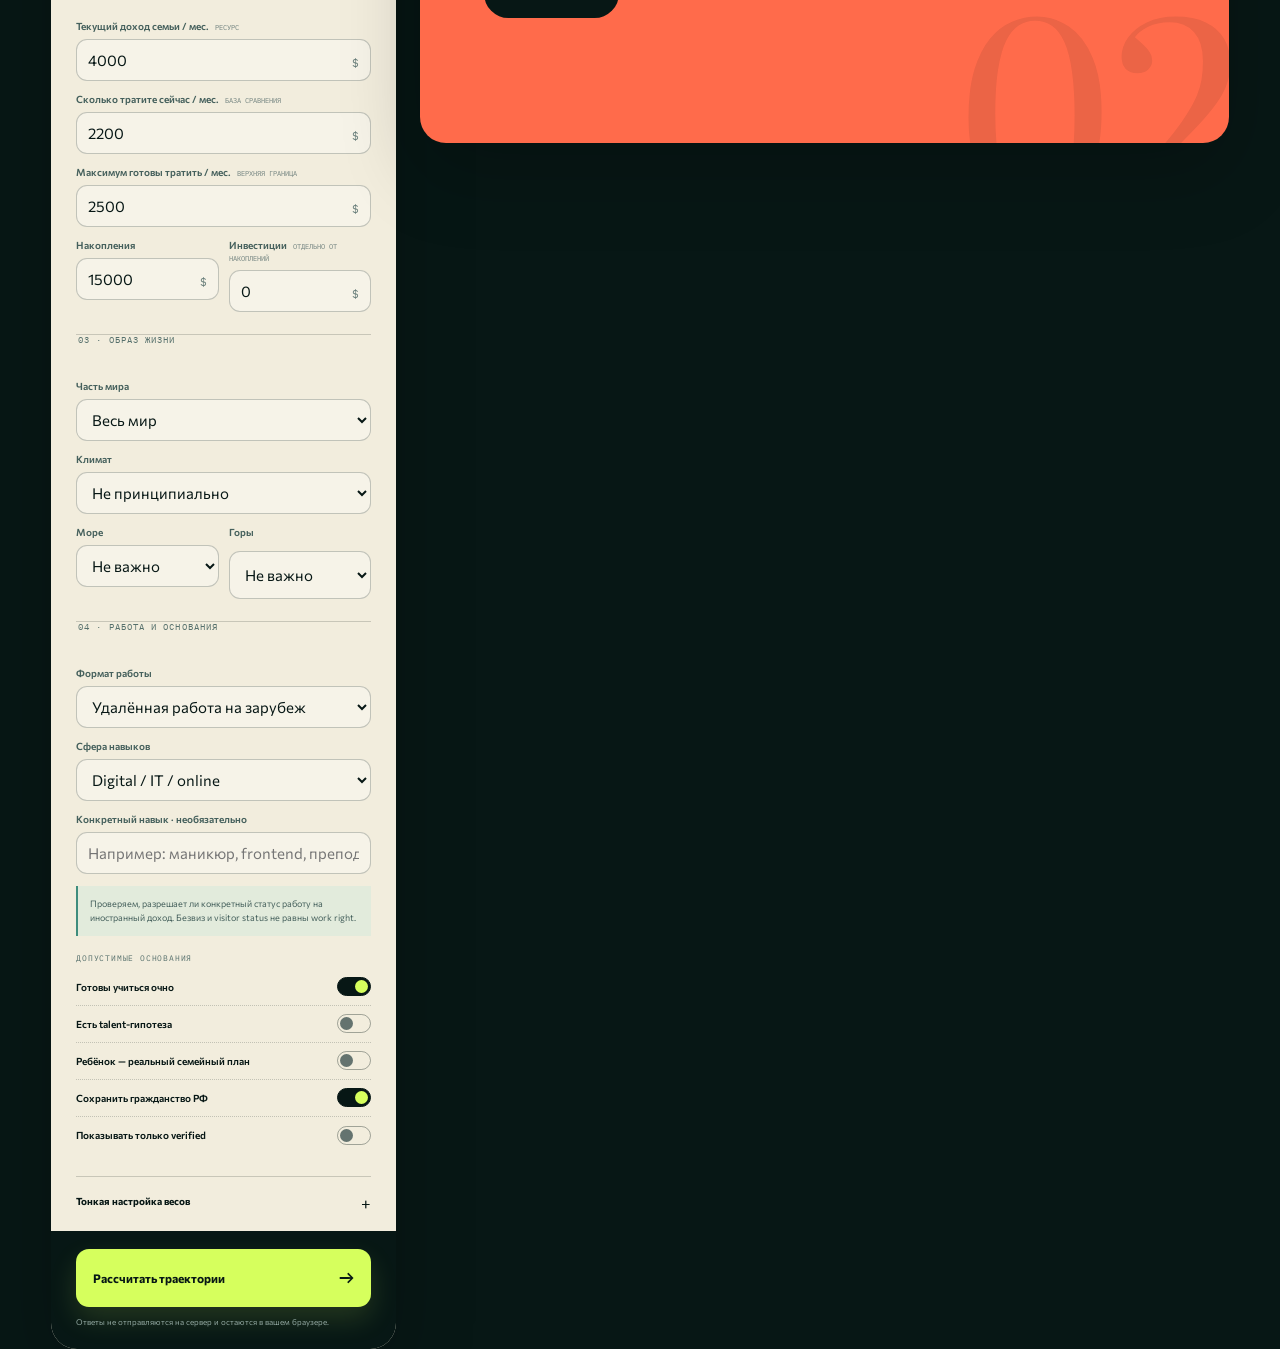
==== commit 005b4ed7: "Publish relocation atlas 2026-07-20" ====
--- a/dashboard/index.html
+++ b/dashboard/index.html
@@ -9,10 +9,10 @@
   <link rel="preconnect" href="https://fonts.googleapis.com">
   <link rel="preconnect" href="https://fonts.gstatic.com" crossorigin>
   <link href="https://fonts.googleapis.com/css2?family=Commissioner:wght@400;500;600;700&family=IBM+Plex+Mono:wght@400;500&family=Literata:ital,opsz,wght@0,7..72,400;0,7..72,600;1,7..72,400&display=swap" rel="stylesheet">
-  <link rel="stylesheet" href="styles.css?v=0.4.2">
+  <link rel="stylesheet" href="styles.css?v=0.5.0">
 </head>
 <body>
-  <a class="skip-link" href="#atlas">Перейти к маршрутам</a>
+  <a class="skip-link" href="#atlas">Перейти к анкете</a>
 
   <header class="topbar">
     <a class="brand" href="#top" aria-label="Атлас переезда — наверх">
@@ -36,14 +36,23 @@
     </nav>
   </header>
 
+  <nav class="journey-nav" aria-label="Разделы Атласа">
+    <a href="#atlas">Подобрать</a>
+    <a href="#decision">Результат</a>
+    <a href="#compareSection">Сравнение</a>
+    <a href="#visaCatalog">Визы</a>
+    <a href="#explorer">Страны</a>
+    <a href="#coverage">Данные</a>
+  </nav>
+
   <main id="top">
     <section class="hero">
       <div class="hero-copy">
         <div class="eyebrow">Навигационная система для жизни</div>
         <h1>Не страна.<br><em>Траектория.</em></h1>
-        <p>Сначала решите, что вам нужно: пожить, закрепиться или построить второе гражданство. Атлас разделит эти цели, проверит бюджет и покажет, где заканчивается каждый маршрут.</p>
+        <p>Проверьте, где вы сможете легально жить и работать — и ведёт ли выбранное основание к ВНЖ или гражданству. Атлас сопоставит бюджет, семью и ограничения, а затем покажет источники и неизвестные.</p>
         <div class="hero-actions">
-          <a class="primary-button" href="#atlas">Собрать свой маршрут <span>↓</span></a>
+          <a class="primary-button" href="#atlas">Рассчитать маршрут <span>↓</span></a>
           <button class="text-button" type="button" data-open-method>Как обновляются данные</button>
         </div>
       </div>
@@ -82,8 +91,15 @@
         </div>
 
         <form id="profileForm">
+          <ol class="form-steps" aria-label="Четыре шага анкеты">
+            <li><b>01</b><span>Кто и зачем</span></li>
+            <li><b>02</b><span>Деньги</span></li>
+            <li><b>03</b><span>Образ жизни</span></li>
+            <li><b>04</b><span>Работа</span></li>
+          </ol>
+
           <fieldset>
-            <legend>Кто переезжает</legend>
+            <legend>01 · Кто и зачем</legend>
             <label class="field">
               <span>Гражданство</span>
               <select id="nationalityInput" name="nationality">
@@ -102,20 +118,44 @@
                 <input id="childrenInput" name="children" type="number" min="0" max="8" step="1" value="0">
               </label>
             </div>
+            <label class="field">
+              <span>Какой результат вам нужен</span>
+              <select id="levelInput" name="level">
+                <option value="temporary">Пожить сезон / попробовать</option>
+                <option value="residence">Переехать и получить ВНЖ</option>
+                <option value="citizenship">Строить путь к гражданству</option>
+              </select>
+            </label>
+            <label class="field">
+              <span>Горизонт планирования</span>
+              <div class="range-row">
+                <input id="horizonInput" name="horizon" type="range" min="1" max="12" step="1" value="6">
+                <output id="horizonOutput">6 лет</output>
+              </div>
+            </label>
+            <label class="field" id="presenceField" hidden>
+              <span>Сможете непрерывно жить в стране весь citizenship clock?</span>
+              <select id="presenceInput" name="presence">
+                <option value="unsure">Пока не знаю</option>
+                <option value="can-stay">Да, допускаю до 2 лет без выездов</option>
+                <option value="need-travel">Нет, нужны регулярные поездки</option>
+              </select>
+              <small>Это отдельный hard constraint: короткий срок до подачи не означает свободу путешествовать.</small>
+            </label>
           </fieldset>
 
           <fieldset>
-            <legend>Деньги в USD</legend>
+            <legend>02 · Деньги в USD</legend>
             <label class="field money-field">
-              <span>Текущий доход семьи / мес.</span>
+              <span>Текущий доход семьи / мес. <small>ресурс</small></span>
               <input id="incomeInput" name="income" type="number" min="0" step="100" value="4000">
             </label>
             <label class="field money-field">
-              <span>Сколько тратите сейчас / мес.</span>
+              <span>Сколько тратите сейчас / мес. <small>база сравнения</small></span>
               <input id="currentSpendInput" name="currentSpend" type="number" min="0" step="100" value="2200">
             </label>
             <label class="field money-field">
-              <span>Максимум готовы тратить / мес.</span>
+              <span>Максимум готовы тратить / мес. <small>верхняя граница</small></span>
               <input id="budgetInput" name="budget" type="number" min="500" step="100" value="2500">
             </label>
             <div class="two-fields">
@@ -124,14 +164,14 @@
                 <input id="savingsInput" name="savings" type="number" min="0" step="1000" value="15000">
               </label>
               <label class="field money-field compact">
-                <span>Инвестиции</span>
+                <span>Инвестиции <small>отдельно от накоплений</small></span>
                 <input id="investmentInput" name="investment" type="number" min="0" step="5000" value="0">
               </label>
             </div>
           </fieldset>
 
           <fieldset>
-            <legend>Как хотите жить</legend>
+            <legend>03 · Образ жизни</legend>
             <label class="field">
               <span>Часть мира</span>
               <select id="zoneInput" name="zone">
@@ -171,25 +211,10 @@
                 </select>
               </label>
             </div>
-            <label class="field">
-              <span>Какой результат вам нужен</span>
-              <select id="levelInput" name="level">
-                <option value="temporary">Пожить сезон / попробовать</option>
-                <option value="residence">Переехать и получить ВНЖ</option>
-                <option value="citizenship">Строить путь к гражданству</option>
-              </select>
-            </label>
-            <label class="field">
-              <span>Горизонт планирования</span>
-              <div class="range-row">
-                <input id="horizonInput" name="horizon" type="range" min="1" max="12" step="1" value="6">
-                <output id="horizonOutput">6 лет</output>
-              </div>
-            </label>
           </fieldset>
 
           <fieldset>
-            <legend>Как будете зарабатывать</legend>
+            <legend>04 · Работа и основания</legend>
             <label class="field">
               <span>Формат работы</span>
               <select id="workModeInput" name="workMode">
@@ -218,10 +243,7 @@
               <input id="skillTextInput" name="skillText" type="text" maxlength="120" placeholder="Например: маникюр, frontend, преподавание">
             </label>
             <p class="work-mode-hint" id="workModeHint"></p>
-          </fieldset>
-
-          <fieldset>
-            <legend>Допустимые основания</legend>
+            <div class="grounds-label">Допустимые основания</div>
             <label class="switch-row"><span>Готовы учиться очно</span><input id="studyInput" type="checkbox" checked><i></i></label>
             <label class="switch-row"><span>Есть talent-гипотеза</span><input id="talentInput" type="checkbox"><i></i></label>
             <label class="switch-row"><span>Ребёнок — реальный семейный план</span><input id="childPlanInput" type="checkbox"><i></i></label>
@@ -247,7 +269,7 @@
         </form>
       </aside>
 
-      <div class="atlas-main">
+      <div class="atlas-main" id="decision">
         <section class="calculation-gate" id="calculationGate" aria-labelledby="calculationGateTitle">
           <span class="panel-index">RESULT / 02</span>
           <div class="gate-orbit" aria-hidden="true"><i></i><b>→</b></div>
@@ -260,14 +282,15 @@
         <div class="results-flow" id="resultsFlow" hidden>
         <section class="result-overview" id="resultStart" aria-label="Текущий результат">
           <div class="overview-main">
-            <span>Текущий лидер</span>
+            <span id="leaderRole">Текущий лидер</span>
             <strong id="leaderName">—</strong>
             <small id="leaderReason">Введите координаты — атлас пересчитает маршрут</small>
+            <p class="leader-constraint"><b>Проверить:</b> <span id="leaderConstraint">—</span></p>
           </div>
           <div class="overview-stat"><span>Уровень жизни</span><strong id="lifestyleSignal">—</strong></div>
           <div class="overview-stat"><span>Останется от дохода</span><strong id="incomeRemainder">—</strong></div>
           <div class="overview-stat"><span>Ваша работа</span><strong id="workSignal">—</strong></div>
-          <div class="overview-stat"><span>Сравнить</span><strong id="pinnedCount">0/3</strong></div>
+          <div class="overview-stat fit-explainer"><span>Сравнительный fit</span><strong id="leaderScore">—</strong><small>не вероятность одобрения</small></div>
         </section>
 
         <section class="shortlist-section" aria-labelledby="shortlistTitle">
@@ -276,15 +299,33 @@
               <span class="panel-index">YOUR MATCHES / 02</span>
               <h2 id="shortlistTitle">Три ближайшие<br><em>траектории</em></h2>
             </div>
-            <p>Красная линия — hard blocker. Жёлтая — маршрут возможен, но перед действием остались непроверенные условия.</p>
+            <p>Разные роли для одного решения: быстрый старт, закрепление и citizenship anchor — где данные это позволяют. Fit помогает сортировать, но не предсказывает одобрение.</p>
           </div>
           <div class="shortlist" id="shortlist"></div>
+        </section>
+
+        <section class="compare-section" id="compareSection" aria-labelledby="compareTitle">
+          <div class="section-heading">
+            <div>
+              <span class="panel-index">COMPARE / 03</span>
+              <h2 id="compareTitle">Сравнить.<br><em>Потом выбрать.</em></h2>
+            </div>
+            <p id="compareHint">Закрепите до трёх карточек. Здесь появится сравнение стоимости, статуса, работы и источников.</p>
+          </div>
+          <div class="compare-empty" id="compareEmpty">
+            <div class="empty-compass">⌖</div>
+            <strong>Пока нечего сравнивать</strong>
+            <span>Добавьте 2–3 варианта прямо из персональных траекторий или каталога.</span>
+          </div>
+          <div class="compare-table-wrap" id="compareTableWrap" hidden>
+            <table class="compare-table" id="compareTable"></table>
+          </div>
         </section>
 
         <section class="visa-catalog" id="visaCatalog" aria-labelledby="visaCatalogTitle">
           <div class="section-heading visa-catalog-heading">
             <div>
-              <span class="panel-index">VISA TYPES / 03</span>
+              <span class="panel-index">VISA TYPES / 04</span>
               <h2 id="visaCatalogTitle">Не название.<br><em>Основание входа.</em></h2>
             </div>
             <p>Тип визы и финальный outcome разделены. Одна talent-виза может быть временной, другая — сразу давать permanent status.</p>
@@ -293,10 +334,10 @@
           <div class="visa-catalog-focus" id="visaCatalogFocus" aria-live="polite"></div>
         </section>
 
-        <section class="explorer-section" aria-labelledby="explorerTitle">
+        <section class="explorer-section" id="explorer" aria-labelledby="explorerTitle">
           <div class="section-heading explorer-heading">
             <div>
-              <span class="panel-index">WORLD INDEX / 04</span>
+              <span class="panel-index">WORLD INDEX / 05</span>
               <h2 id="explorerTitle">Глобальный<br><em>экран</em></h2>
             </div>
             <div class="explorer-tools">
@@ -339,25 +380,7 @@
           <button class="load-more" id="loadMoreButton" type="button">Показать ещё <span>↓</span></button>
         </section>
 
-        <section class="compare-section" id="compareSection" aria-labelledby="compareTitle">
-          <div class="section-heading">
-            <div>
-              <span class="panel-index">COMPARE / 05</span>
-              <h2 id="compareTitle">Один экран.<br><em>Три маршрута.</em></h2>
-            </div>
-            <p id="compareHint">Закрепите до трёх карточек. Здесь появится сравнение стоимости, статуса, работы и источников.</p>
-          </div>
-          <div class="compare-empty" id="compareEmpty">
-            <div class="empty-compass">⌖</div>
-            <strong>Пока нечего сравнивать</strong>
-            <span>Нажмите «+ сравнить» на карточке маршрута.</span>
-          </div>
-          <div class="compare-table-wrap" id="compareTableWrap" hidden>
-            <table class="compare-table" id="compareTable"></table>
-          </div>
-        </section>
-
-        <section class="coverage-section" aria-labelledby="coverageTitle">
+        <section class="coverage-section" id="coverage" aria-labelledby="coverageTitle">
           <div class="coverage-copy">
             <span class="panel-index">DATA ROOM / 06</span>
             <h2 id="coverageTitle">Что уже известно —<br><em>и что ещё нет</em></h2>
@@ -397,15 +420,15 @@
     <button type="button" id="goCompareButton">Открыть <b id="dockCount">0</b>/3 ↑</button>
   </div>
 
-  <div class="drawer-backdrop" id="drawerBackdrop" aria-hidden="true">
-    <aside class="route-drawer" id="routeDrawer" role="dialog" aria-modal="true" aria-labelledby="drawerTitle">
+  <div class="drawer-backdrop" id="drawerBackdrop" aria-hidden="true" hidden>
+    <aside class="route-drawer" id="routeDrawer" role="dialog" aria-modal="true" aria-labelledby="drawerTitle" tabindex="-1">
       <button class="drawer-close" id="drawerClose" type="button" aria-label="Закрыть">×</button>
       <div id="drawerContent"></div>
     </aside>
   </div>
 
-  <div class="method-backdrop" id="methodBackdrop" aria-hidden="true">
-    <section class="method-dialog" role="dialog" aria-modal="true" aria-labelledby="methodTitle">
+  <div class="method-backdrop" id="methodBackdrop" aria-hidden="true" hidden>
+    <section class="method-dialog" id="methodDialog" role="dialog" aria-modal="true" aria-labelledby="methodTitle" tabindex="-1">
       <button class="drawer-close" id="methodClose" type="button" aria-label="Закрыть методику">×</button>
       <span class="panel-index">METHOD / LIVE DATA</span>
       <h2 id="methodTitle">Не «база ответов».<br><em>Система обновлений.</em></h2>
@@ -426,7 +449,7 @@
 
   <div class="toast" id="toast" role="status" aria-live="polite"></div>
 
-  <script src="../routes/platform-data.js?v=0.4.0"></script>
-  <script src="app.js?v=0.4.1"></script>
+  <script src="../routes/platform-data.js?v=0.5.0"></script>
+  <script src="app.js?v=0.5.0"></script>
 </body>
 </html>
--- a/dashboard/styles.css
+++ b/dashboard/styles.css
@@ -57,6 +57,10 @@
 a { color: inherit; }
 img, svg { max-width: 100%; }
 ::selection { background: var(--acid); color: var(--ink); }
+button:focus-visible, a:focus-visible, input:focus-visible, select:focus-visible, summary:focus-visible {
+  outline: 3px solid var(--cyan);
+  outline-offset: 3px;
+}
 
 .skip-link {
   position: fixed;
@@ -160,9 +164,37 @@
 .quiet-button b { font-size: 10px; font-weight: 600; }
 .quiet-button.danger span, .quiet-button.danger b { color: var(--coral); }
 
+.journey-nav {
+  position: sticky;
+  top: 76px;
+  z-index: 95;
+  min-height: 46px;
+  padding: 0 clamp(18px, 4vw, 64px);
+  display: flex;
+  align-items: center;
+  justify-content: center;
+  gap: 4px;
+  color: var(--muted);
+  background: rgba(7, 23, 21, .94);
+  border-bottom: 1px solid var(--line-light);
+  backdrop-filter: blur(18px);
+}
+.journey-nav a {
+  min-height: 44px;
+  padding: 0 13px;
+  display: inline-flex;
+  align-items: center;
+  border-bottom: 2px solid transparent;
+  text-decoration: none;
+  font: 10px/1 var(--mono);
+  text-transform: uppercase;
+  letter-spacing: .06em;
+}
+.journey-nav a:hover, .journey-nav a:focus-visible { color: var(--paper); border-bottom-color: var(--acid); }
+
 .hero {
   position: relative;
-  min-height: min(900px, calc(100vh - 76px));
+  min-height: min(900px, calc(100vh - 122px));
   max-width: 1600px;
   margin: 0 auto;
   padding: clamp(80px, 10vw, 150px) clamp(18px, 6vw, 90px) 150px;
@@ -332,7 +364,7 @@
   max-width: 1600px;
   margin: 0 auto;
   padding: 60px clamp(18px, 4vw, 64px) 0;
-  scroll-margin-top: 88px;
+  scroll-margin-top: 136px;
   display: grid;
   grid-template-columns: 345px minmax(0, 1fr);
   gap: 24px;
@@ -355,11 +387,24 @@
 .save-indicator { display: inline-flex; gap: 7px; align-items: center; text-align: right; color: #456a65; font: 8px/1.5 var(--mono); text-transform: uppercase; max-width: 110px; }
 .save-indicator i { flex: 0 0 auto; width: 6px; height: 6px; border-radius: 50%; background: #4b9e76; }
 .profile-panel form { display: grid; }
+.form-steps {
+  margin: 18px 0 0;
+  padding: 0 0 17px;
+  display: grid;
+  grid-template-columns: repeat(4, 1fr);
+  border-bottom: 1px solid var(--line-dark);
+  list-style: none;
+}
+.form-steps li { min-width: 0; display: grid; gap: 5px; color: #617571; }
+.form-steps b { color: #a43d2d; font: 8px/1 var(--mono); }
+.form-steps span { overflow: hidden; text-overflow: ellipsis; font: 7px/1.2 var(--mono); text-transform: uppercase; }
 .profile-panel fieldset { border: 0; padding: 22px 0; margin: 0; border-bottom: 1px solid var(--line-dark); }
 .profile-panel legend { width: 100%; margin-bottom: 14px; color: #56706c; font: 9px/1 var(--mono); text-transform: uppercase; letter-spacing: .12em; }
 .field { display: grid; gap: 7px; margin-bottom: 12px; }
 .field:last-child { margin-bottom: 0; }
 .field > span { color: #45605c; font-size: 10px; font-weight: 600; }
+.field > span small { margin-left: 4px; color: #71827f; font: 7px/1 var(--mono); text-transform: uppercase; }
+.field > small { margin-top: -2px; color: #60736f; font-size: 8px; line-height: 1.45; }
 .field input:not([type="range"]), .field select {
   width: 100%;
   min-height: 42px;
@@ -374,6 +419,7 @@
 .field input:focus, .field select:focus { border-color: var(--ink); background: var(--white); box-shadow: 0 0 0 3px rgba(110,219,212,.25); }
 .work-mode-hint { margin: 2px 0 0; padding: 11px 12px; border-left: 2px solid #3f8d7d; color: #45605c; background: rgba(110,219,212,.12); font-size: 9px; line-height: 1.55; }
 .work-mode-hint.risk { border-left-color: #c84430; color: #71372d; background: rgba(255,107,75,.12); }
+.grounds-label { margin: 18px 0 7px; color: #56706c; font: 8px/1 var(--mono); text-transform: uppercase; letter-spacing: .1em; }
 .money-field { position: relative; }
 .money-field::after { content: "$"; position: absolute; right: 12px; bottom: 12px; color: #6a7f7b; font: 11px/1 var(--mono); pointer-events: none; }
 .money-field input { padding-right: 28px !important; }
@@ -431,7 +477,7 @@
 .atlas-main { min-width: 0; align-self: stretch; }
 .calculation-gate {
   position: sticky;
-  top: 100px;
+  top: 142px;
   min-height: min(720px, calc(100vh - 122px));
   padding: clamp(30px, 5vw, 72px);
   display: flex;
@@ -471,7 +517,7 @@
 .gate-calculate-button { margin-top: 24px; min-height: 49px; padding: 0 18px; border: 0; border-radius: 999px; color: var(--paper); background: var(--ink); font-size: 10px; font-weight: 700; }
 .gate-calculate-button:hover { color: var(--ink); background: var(--acid); }
 .results-flow { min-width: 0; }
-.result-overview { scroll-margin-top: 96px; }
+.result-overview { scroll-margin-top: 136px; }
 .level-navigator, .visa-catalog, .shortlist-section, .explorer-section, .compare-section {
   margin-bottom: 24px;
   padding: clamp(24px, 4vw, 48px);
@@ -480,6 +526,7 @@
   background: rgba(16, 39, 37, .65);
   box-shadow: 0 22px 60px rgba(0,0,0,.1);
 }
+.atlas-main, .visa-catalog, .explorer-section, .compare-section, .coverage-section { scroll-margin-top: 136px; }
 .section-heading { display: flex; justify-content: space-between; gap: 40px; align-items: end; margin-bottom: 32px; }
 .section-heading h2 { margin: 13px 0 0; font: 400 clamp(38px, 4.2vw, 64px)/.94 var(--display); letter-spacing: -.045em; }
 .section-heading h2 em { color: var(--acid); font-weight: 400; }
@@ -641,9 +688,13 @@
 .overview-main span, .overview-stat span { color: #3b5b55; font: 8px/1.2 var(--mono); text-transform: uppercase; letter-spacing: .08em; }
 .overview-main strong { font: 600 22px/1.08 var(--display); }
 .overview-main small { color: #48645f; font-size: 9px; }
+.leader-constraint { margin: 4px 0 0; color: #5e322a; font-size: 9px; line-height: 1.4; }
+.leader-constraint b { font: 7px/1 var(--mono); text-transform: uppercase; }
 .overview-stat { display: grid; align-content: center; gap: 8px; }
 .overview-stat:last-child { border-right: 0; }
 .overview-stat strong { font: 400 28px/1 var(--display); }
+.overview-stat small { color: #48645f; font-size: 7px; line-height: 1.35; }
+.fit-explainer strong { font-family: var(--mono); }
 .overview-stat #workSignal { max-width: 125px; font: 600 12px/1.25 var(--body); text-transform: uppercase; }
 .negative-value, .life-declines, .work-danger { color: #e4563f !important; }
 .life-improves, .work-legal { color: #2f8a64 !important; }
@@ -655,7 +706,7 @@
 .shortlist { display: grid; grid-template-columns: repeat(3, 1fr); gap: 12px; }
 .short-card {
   position: relative;
-  min-height: 300px;
+  min-height: 370px;
   padding: 18px;
   display: grid;
   grid-template-rows: auto 1fr auto;
@@ -671,17 +722,23 @@
 .short-card.partial::before { background: var(--yellow); }
 .short-card-top { display: flex; align-items: start; justify-content: space-between; gap: 10px; }
 .short-card .flag { font-size: 31px; }
-.score-ring { width: 52px; height: 52px; display: grid; place-items: center; border: 1px solid rgba(7,23,21,.25); border-radius: 50%; font: 600 15px/1 var(--mono); }
+.score-ring { width: 58px; height: 58px; padding: 8px; display: grid; place-items: center; text-align: center; border: 1px solid rgba(7,23,21,.25); border-radius: 50%; font: 600 14px/1 var(--mono); }
+.score-ring small { display: block; margin-top: 3px; color: #5b716c; font: 6px/1 var(--mono); text-transform: uppercase; }
 .short-card-main { align-self: center; }
 .short-card h3 { margin: 18px 0 7px; font: 600 30px/.95 var(--display); letter-spacing: -.035em; }
 .short-card .route-name { color: #49625e; font-size: 10px; line-height: 1.45; }
 .short-signals { margin-top: 13px; display: flex; flex-wrap: wrap; gap: 5px; }
 .short-signals span { padding: 5px 7px; border: 1px solid currentColor; border-radius: 999px; font: 7px/1.2 var(--mono); text-transform: uppercase; }
-.short-card-reason { margin: 17px 0 0; color: #254844; font-size: 11px; line-height: 1.5; }
-.short-card-bottom { display: flex; justify-content: space-between; align-items: end; gap: 10px; padding-top: 14px; border-top: 1px solid var(--line-dark); }
-.status-pill { max-width: 70%; display: inline-flex; padding: 6px 9px; border-radius: 999px; background: rgba(7,23,21,.08); font: 8px/1.2 var(--mono); text-transform: uppercase; }
-.status-pill.danger { color: #a13424; background: rgba(255,107,75,.14); }
-.short-card .open-arrow { width: 32px; height: 32px; display: grid; place-items: center; border-radius: 50%; color: var(--paper); background: var(--ink); border: 0; }
+.short-explanation { margin-top: 16px; display: grid; gap: 8px; }
+.short-explanation p { margin: 0; display: grid; gap: 3px; color: #254844; font-size: 10px; line-height: 1.45; }
+.short-explanation b { color: #5a706b; font: 7px/1 var(--mono); text-transform: uppercase; }
+.short-explanation .short-limit { color: #704128; }
+.short-card-bottom { display: grid; grid-template-columns: 1fr auto; gap: 8px; align-items: stretch; padding-top: 14px; border-top: 1px solid var(--line-dark); }
+.short-card-bottom button { min-height: 44px; border-radius: 999px; font-size: 9px; font-weight: 700; }
+.short-compare { padding: 8px 12px; border: 1px solid rgba(7,23,21,.28); color: var(--ink); background: transparent; }
+.short-compare.pinned { border-color: var(--ink); color: var(--paper); background: var(--ink); }
+.short-open { width: 44px; border: 0; color: var(--ink); background: var(--acid); }
+.short-meta { margin-top: 9px; display: flex; justify-content: space-between; gap: 8px; color: #60736f; font: 7px/1.3 var(--mono); text-transform: uppercase; }
 
 .explorer-heading { align-items: flex-end; }
 .explorer-tools { display: flex; gap: 9px; align-items: stretch; flex-wrap: wrap; justify-content: flex-end; }
@@ -694,7 +751,7 @@
 .explorer-tools .sort-field select { width: 100%; height: 28px; padding: 0 22px 0 0; border: 0; outline: 0; color: var(--ink); background: transparent; font-size: 10px; font-weight: 700; }
 .sort-field:focus-within { box-shadow: 0 0 0 3px rgba(214,255,93,.22); }
 .filter-chips { display: flex; flex-wrap: wrap; gap: 7px; margin: -8px 0 22px; }
-.filter-chip { min-height: 32px; padding: 7px 11px; border: 1px solid var(--line-light); border-radius: 999px; color: var(--muted); background: transparent; font-size: 9px; }
+.filter-chip { min-height: 40px; padding: 8px 12px; border: 1px solid var(--line-light); border-radius: 999px; color: var(--muted); background: transparent; font-size: 9px; }
 .filter-chip.active { color: var(--ink); background: var(--cyan); border-color: var(--cyan); }
 .zone-filter-group { margin-top: -8px; padding-top: 14px; border-top: 1px solid var(--line-light); }
 .zone-filter-group > span { display: block; margin-bottom: 13px; color: var(--muted); font: 7px/1 var(--mono); text-transform: uppercase; letter-spacing: .1em; }
@@ -734,7 +791,7 @@
 .fit-score strong { font: 500 23px/1 var(--mono); }
 .fit-score small { text-transform: uppercase; }
 .route-actions { padding: 10px; display: grid; gap: 7px; align-content: center; }
-.route-actions button { min-height: 35px; border: 1px solid var(--line-light); border-radius: 9px; background: transparent; font-size: 9px; }
+.route-actions button { min-height: 44px; border: 1px solid var(--line-light); border-radius: 9px; background: transparent; font-size: 9px; }
 .route-actions button:hover { border-color: var(--acid); color: var(--acid); }
 .route-actions button.pinned { background: var(--acid); color: var(--ink); border-color: var(--acid); }
 .route-alert { display: inline-flex; width: max-content; max-width: 100%; padding: 5px 7px; border-radius: 999px; background: rgba(255,107,75,.13); color: #ff9c89; font: 7px/1.2 var(--mono); text-transform: uppercase; white-space: nowrap; overflow: hidden; text-overflow: ellipsis; }
@@ -760,6 +817,7 @@
 .compare-table thead th { color: var(--ink); background: var(--paper); }
 .compare-table thead strong { display: block; margin-top: 8px; font: 600 20px/1 var(--display); }
 .compare-table .remove-compare { margin-top: 9px; padding: 0; border: 0; border-bottom: 1px solid currentColor; color: #7b372c; background: transparent; font-size: 8px; }
+.compare-open { min-height: 40px; padding: 8px 12px; border: 1px solid var(--line-light); border-radius: 999px; color: var(--ink); background: var(--acid); font-size: 8px; font-weight: 700; }
 
 .coverage-section {
   position: relative;
@@ -778,7 +836,7 @@
 .coverage-copy .panel-index { color: #663228; }
 .coverage-copy h2 { margin: 16px 0 23px; font: 400 clamp(42px, 5vw, 70px)/.9 var(--display); letter-spacing: -.05em; }
 .coverage-copy h2 em { color: var(--paper); font-weight: 400; }
-.coverage-copy p { max-width: 520px; color: #522a23; font-size: 12px; line-height: 1.7; }
+.coverage-copy p { max-width: 520px; color: #45201b; font-size: 12px; line-height: 1.7; }
 .coverage-board { position: relative; z-index: 1; align-self: center; display: grid; gap: 17px; }
 .coverage-line { display: grid; grid-template-columns: 135px 1fr 58px; gap: 12px; align-items: center; }
 .coverage-line span { font-size: 10px; font-weight: 700; }
@@ -848,13 +906,20 @@
   transition: transform .28s cubic-bezier(.22,.61,.36,1);
 }
 .drawer-backdrop.open .route-drawer { transform: translateX(0); }
-.drawer-close { position: absolute; right: 20px; top: 18px; z-index: 3; width: 38px; height: 38px; display: grid; place-items: center; border: 1px solid currentColor; border-radius: 50%; color: inherit; background: transparent; font-size: 22px; }
+.drawer-close { position: absolute; right: 20px; top: 18px; z-index: 3; width: 44px; height: 44px; display: grid; place-items: center; border: 1px solid currentColor; border-radius: 50%; color: inherit; background: transparent; font-size: 22px; }
 .drawer-kicker { color: #4a6863; font: 9px/1.4 var(--mono); text-transform: uppercase; letter-spacing: .08em; }
 .drawer-title-row { display: flex; justify-content: space-between; align-items: start; gap: 20px; margin: 18px 0 30px; }
 .drawer-title-row h2 { margin: 0; font: 600 clamp(42px, 7vw, 76px)/.84 var(--display); letter-spacing: -.055em; }
 .drawer-title-row h2 span { display: block; margin-bottom: 10px; font-size: 32px; }
-.drawer-score { flex: 0 0 auto; width: 80px; height: 80px; display: grid; place-items: center; border: 1px solid var(--line-dark); border-radius: 50%; font: 500 24px/1 var(--mono); }
+.drawer-score { flex: 0 0 auto; width: 80px; height: 80px; display: grid; place-items: center; align-content: center; gap: 4px; border: 1px solid var(--line-dark); border-radius: 50%; font: 500 24px/1 var(--mono); }
+.drawer-score small { color: #5b716c; font: 7px/1 var(--mono); text-transform: uppercase; }
 .drawer-summary { max-width: 600px; margin: -10px 0 32px; color: #45605c; font-size: 14px; line-height: 1.65; }
+.drawer-decision { margin: 0 0 18px; display: grid; grid-template-columns: 1fr 1.25fr 1fr; border: 1px solid var(--line-dark); border-radius: 14px; overflow: hidden; }
+.drawer-decision > div { min-height: 100px; padding: 13px; display: grid; align-content: space-between; gap: 12px; border-right: 1px solid var(--line-dark); }
+.drawer-decision > div:last-child { border-right: 0; }
+.drawer-decision span { color: #57716c; font: 7px/1.2 var(--mono); text-transform: uppercase; }
+.drawer-decision strong { font-size: 10px; line-height: 1.45; }
+.drawer-decision .decision-risk { color: #6f3228; background: rgba(255,107,75,.09); }
 .country-context { margin: 0 0 18px; display: grid; grid-template-columns: repeat(5, 1fr); border: 1px solid var(--line-dark); border-radius: 14px; overflow: hidden; }
 .country-context > div { min-height: 106px; padding: 12px; display: grid; align-content: space-between; gap: 8px; border-right: 1px solid var(--line-dark); }
 .country-context > div:last-child { border-right: 0; }
@@ -960,7 +1025,7 @@
   .route-row .route-cell:nth-child(4), .route-row .fit-score { display: none; }
 }
 
-@media (max-width: 1020px) {
+@media (max-width: 1100px) {
   .topbar { grid-template-columns: 1fr auto; }
   .top-status { display: none; }
   .hero { grid-template-columns: 1fr; padding-bottom: 140px; }
@@ -972,16 +1037,18 @@
   .profile-panel fieldset { padding: 20px 0; }
   .weights-details, .form-actions { grid-column: 1 / -1; }
   .calculation-gate { position: relative; top: auto; min-height: 520px; }
-  .result-overview { grid-template-columns: 2fr repeat(3, 1fr); }
-  .overview-stat:last-child { display: none; }
+  .result-overview { grid-template-columns: minmax(260px, 2fr) repeat(4, 1fr); }
   .coverage-section { grid-template-columns: 1fr; }
 }
 
 @media (max-width: 760px) {
   .topbar { min-height: 66px; padding: 10px 14px; }
+  .journey-nav { top: 66px; padding: 0 10px; justify-content: flex-start; overflow-x: auto; scrollbar-width: none; }
+  .journey-nav::-webkit-scrollbar { display: none; }
+  .journey-nav a { flex: 0 0 auto; }
   .brand-mark { width: 37px; height: 37px; }
   .brand-copy small { display: none; }
-  .quiet-button { width: 35px; min-height: 35px; padding: 0; justify-content: center; }
+  .quiet-button { width: 44px; min-height: 44px; padding: 0; justify-content: center; }
   .quiet-button b { display: none; }
   .hero { min-height: auto; padding: 60px 18px 132px; }
   .hero h1 { font-size: clamp(52px, 15vw, 76px); }
@@ -995,6 +1062,7 @@
   .profile-panel, .calculation-gate, .visa-catalog, .shortlist-section, .explorer-section, .compare-section, .coverage-section { border-radius: 19px; }
   .profile-panel { padding: 20px; }
   .profile-panel form { grid-template-columns: 1fr; }
+  .form-steps { grid-template-columns: 1fr 1fr; gap: 10px 6px; }
   .weights-details, .form-actions { grid-column: auto; }
   .form-actions { margin: 18px -20px -20px; padding: 16px 20px 19px; border-radius: 0 0 19px 19px; }
   .calculation-gate { min-height: 470px; padding: 30px 22px; }
@@ -1017,8 +1085,6 @@
   .result-overview { grid-template-columns: 1fr 1fr; }
   .overview-main { grid-column: 1 / -1; }
   .overview-stat { min-height: 90px; }
-  .overview-stat:last-child { display: none; }
-  .overview-stat:nth-child(4) { display: grid; grid-column: 1 / -1; }
   .shortlist { grid-template-columns: 1fr; }
   .short-card:first-child { grid-column: auto; }
   .explorer-tools { width: 100%; flex-direction: column; align-items: stretch; }
@@ -1030,7 +1096,7 @@
   .route-identity { grid-column: 1 / -1; }
   .route-row .route-cell:nth-child(4) { grid-column: 1 / -1; }
   .route-actions { position: static; grid-column: 1 / -1; padding: 10px; grid-template-columns: 1fr 1fr; }
-  .route-actions button { min-height: 38px; padding: 6px 8px; background: var(--ink-2); }
+  .route-actions button { min-height: 44px; padding: 8px; background: var(--ink-2); }
   .fit-score { display: none; }
   .coverage-line { grid-template-columns: 105px 1fr 50px; }
   .site-footer { grid-template-columns: 1fr; }
@@ -1038,6 +1104,9 @@
   .compare-dock { min-width: 0; width: calc(100vw - 24px); }
   .legal-stack { grid-template-columns: 1fr; }
   .country-context { grid-template-columns: 1fr 1fr; }
+  .drawer-decision { grid-template-columns: 1fr; }
+  .drawer-decision > div { min-height: 82px; border-right: 0; border-bottom: 1px solid var(--line-dark); }
+  .drawer-decision > div:last-child { border-bottom: 0; }
   .country-context > div { min-height: 90px; border-bottom: 1px solid var(--line-dark); }
   .country-context > div:nth-child(2n) { border-right: 0; }
   .country-context > div:last-child { grid-column: 1 / -1; border-bottom: 0; }
@@ -1058,7 +1127,7 @@
   .calculation-gate, .visa-catalog, .shortlist-section, .explorer-section, .compare-section { padding: 22px 14px; }
   .section-heading h2 { font-size: 41px; }
   .result-overview { border-radius: 18px; }
-  .short-card { min-height: 275px; }
+  .short-card { min-height: 390px; }
   .visa-type-grid { grid-template-columns: 1fr 1fr; }
   .visa-type-card { min-height: 120px; padding: 11px; }
   .visa-type-card strong { font-size: 16px; }
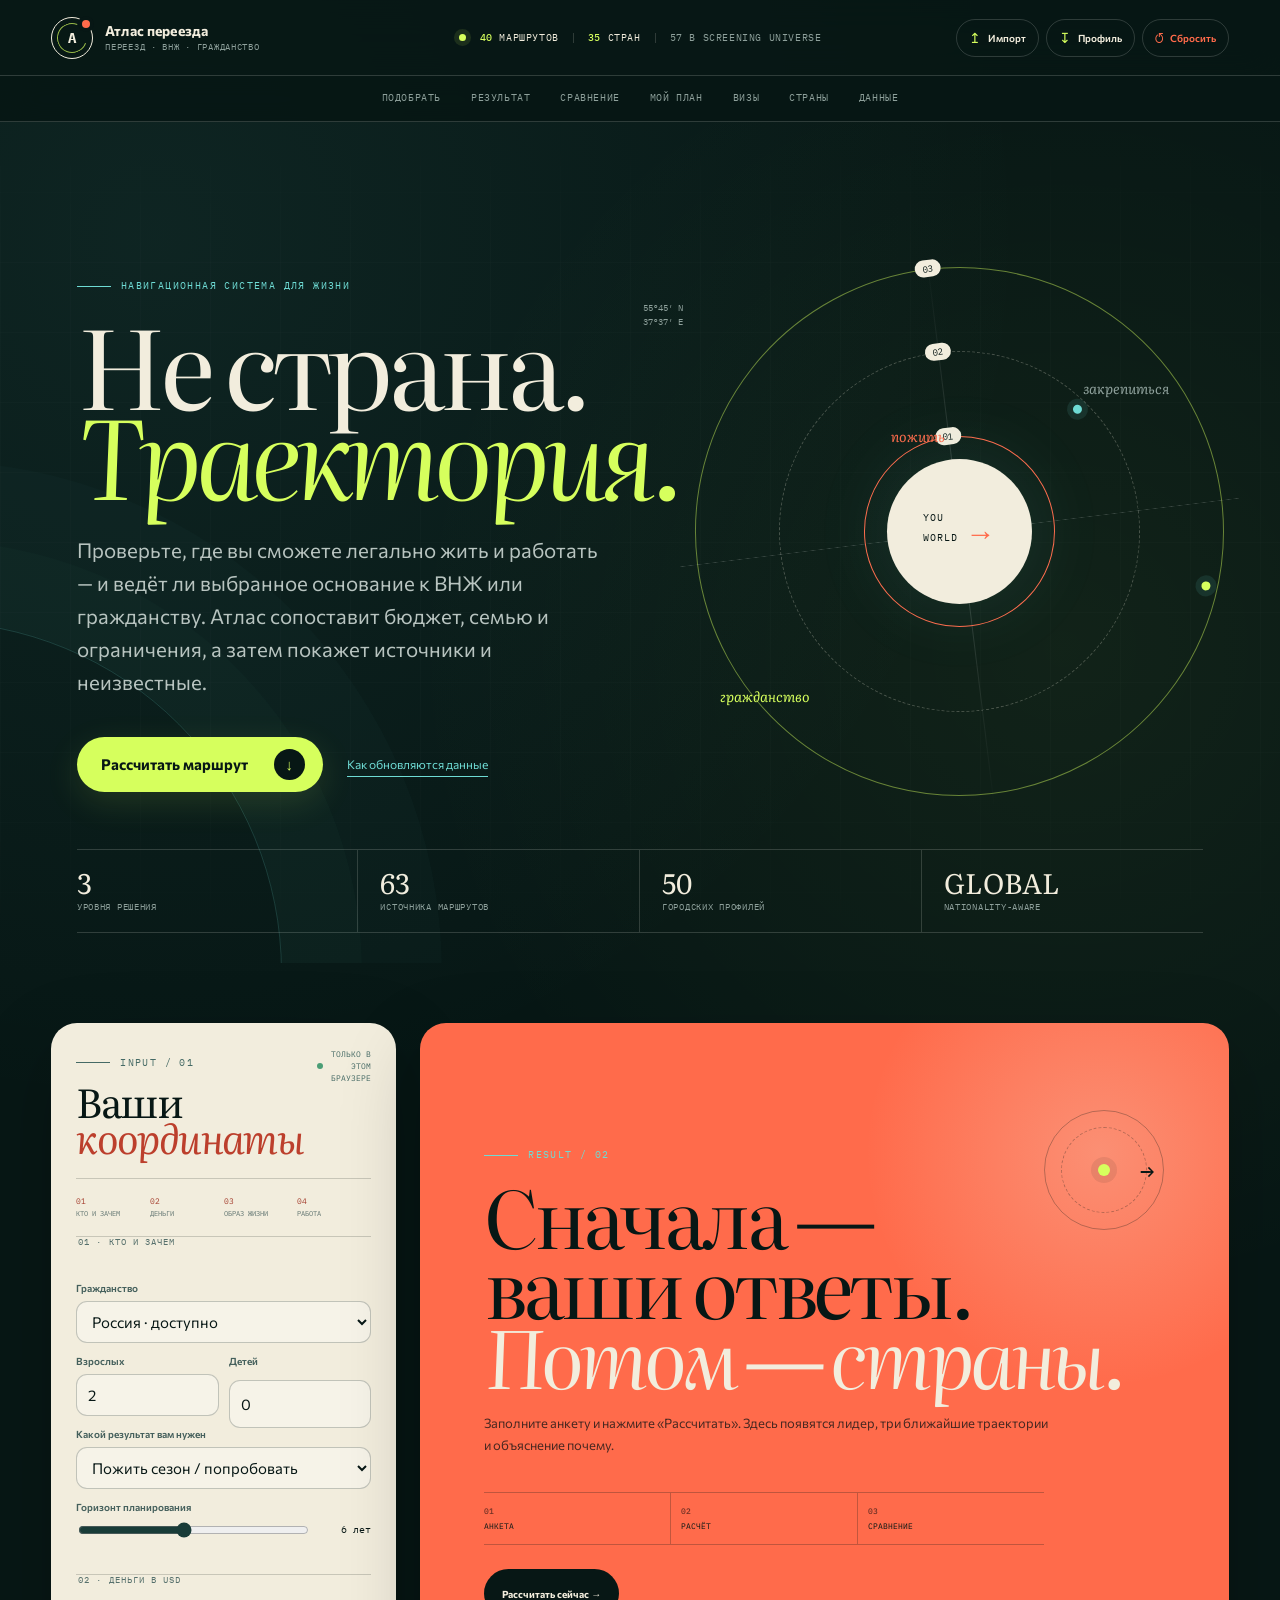
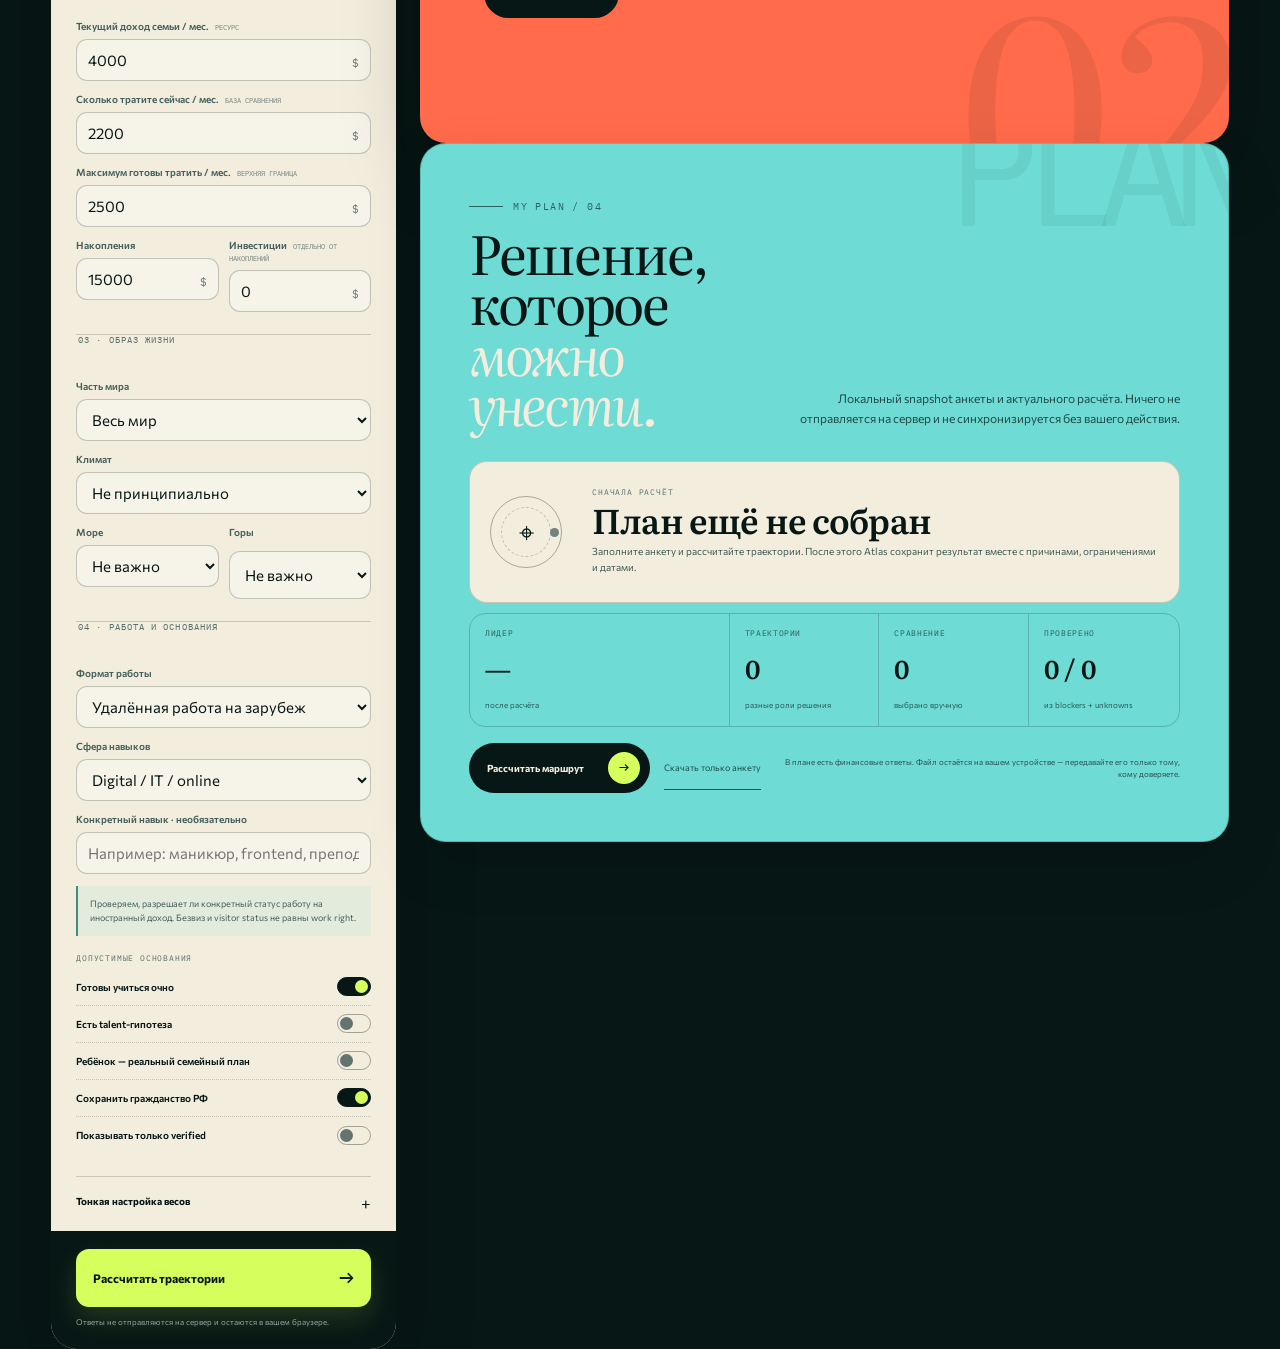
==== commit 276aab30: "Publish relocation atlas 2026-07-20" ====
--- a/dashboard/index.html
+++ b/dashboard/index.html
@@ -9,7 +9,7 @@
   <link rel="preconnect" href="https://fonts.googleapis.com">
   <link rel="preconnect" href="https://fonts.gstatic.com" crossorigin>
   <link href="https://fonts.googleapis.com/css2?family=Commissioner:wght@400;500;600;700&family=IBM+Plex+Mono:wght@400;500&family=Literata:ital,opsz,wght@0,7..72,400;0,7..72,600;1,7..72,400&display=swap" rel="stylesheet">
-  <link rel="stylesheet" href="styles.css?v=0.5.0">
+  <link rel="stylesheet" href="styles.css?v=0.8.0">
 </head>
 <body>
   <a class="skip-link" href="#atlas">Перейти к анкете</a>
@@ -30,7 +30,7 @@
     </div>
     <nav class="top-actions" aria-label="Действия с профилем">
       <button class="quiet-button" type="button" id="importButton" title="Импортировать профиль"><span>↥</span><b>Импорт</b></button>
-      <button class="quiet-button" type="button" id="exportButton" title="Экспортировать профиль"><span>↧</span><b>Экспорт</b></button>
+      <button class="quiet-button" type="button" id="exportButton" title="Скачать только анкету" aria-label="Скачать только анкету"><span>↧</span><b>Профиль</b></button>
       <button class="quiet-button danger" type="button" id="resetButton" title="Сбросить профиль"><span>↺</span><b>Сбросить</b></button>
       <input type="file" id="importInput" accept="application/json" hidden>
     </nav>
@@ -40,6 +40,7 @@
     <a href="#atlas">Подобрать</a>
     <a href="#decision">Результат</a>
     <a href="#compareSection">Сравнение</a>
+    <a href="#myPlan">Мой план</a>
     <a href="#visaCatalog">Визы</a>
     <a href="#explorer">Страны</a>
     <a href="#coverage">Данные</a>
@@ -286,6 +287,7 @@
             <strong id="leaderName">—</strong>
             <small id="leaderReason">Введите координаты — атлас пересчитает маршрут</small>
             <p class="leader-constraint"><b>Проверить:</b> <span id="leaderConstraint">—</span></p>
+            <button class="overview-scenario-button" id="openScenarioButton" type="button" aria-controls="scenarioLab" aria-expanded="false">Что изменит результат? <span>→</span></button>
           </div>
           <div class="overview-stat"><span>Уровень жизни</span><strong id="lifestyleSignal">—</strong></div>
           <div class="overview-stat"><span>Останется от дохода</span><strong id="incomeRemainder">—</strong></div>
@@ -304,6 +306,97 @@
           <div class="shortlist" id="shortlist"></div>
         </section>
 
+        <section class="scenario-section" id="scenarioLab" aria-labelledby="scenarioTitle" hidden>
+          <div class="section-heading scenario-heading">
+            <div>
+              <span class="panel-index">WHAT IF / LAYER 02B</span>
+              <h2 id="scenarioTitle">Поменять условие.<br><em>Увидеть причину.</em></h2>
+            </div>
+            <p>Atlas сравнивает текущий расчёт только с одной альтернативой. Сценарий остаётся локальным и не меняет анкету, сравнение или «Мой план».</p>
+          </div>
+
+          <div class="scenario-workbench">
+            <article class="scenario-baseline" aria-labelledby="scenarioBaselineTitle">
+              <div class="scenario-card-index"><span>01</span><b>Текущий расчёт</b></div>
+              <h3 id="scenarioBaselineTitle">Исходные ответы защищены</h3>
+              <dl class="scenario-baseline-facts">
+                <div><dt>Бюджет</dt><dd id="scenarioBaselineBudget">—</dd></div>
+                <div><dt>Поездки</dt><dd id="scenarioBaselinePresence">—</dd></div>
+                <div><dt>Работа</dt><dd id="scenarioBaselineWork">—</dd></div>
+                <div><dt>Семейный сценарий</dt><dd id="scenarioBaselineFamily">—</dd></div>
+              </dl>
+              <p><span aria-hidden="true">⌖</span> Эти значения берутся из последнего актуального расчёта. Ни одно поле анкеты ниже не изменится.</p>
+            </article>
+
+            <form class="scenario-form" id="scenarioForm">
+              <div class="scenario-card-index"><span>02</span><b>Альтернативный сценарий</b></div>
+              <div class="scenario-fields">
+                <label><span>Максимальный бюджет / месяц, USD</span><input id="scenarioBudgetInput" type="number" min="0" max="1000000" step="100" inputmode="numeric"></label>
+                <label id="scenarioPresenceField"><span>До двух лет без выездов</span><select id="scenarioPresenceInput">
+                  <option value="unsure">Пока не знаю</option>
+                  <option value="can-stay">Да, можем</option>
+                  <option value="need-travel">Нет, нужны поездки</option>
+                </select></label>
+                <label><span>Как планируете работать</span><select id="scenarioWorkModeInput">
+                  <option value="remote">Удалённо на внешний доход</option>
+                  <option value="local-job">Искать местный найм</option>
+                  <option value="self-employed">Свои клиенты / self-employed</option>
+                  <option value="hands-on">Работа руками / с клиентами</option>
+                  <option value="not-working">Пока не работать</option>
+                </select></label>
+                <label><span>Ребёнок — реальный семейный план</span><select id="scenarioChildPlanInput">
+                  <option value="false">Нет</option>
+                  <option value="true">Да</option>
+                </select></label>
+              </div>
+              <div class="scenario-form-actions">
+                <button class="scenario-compare-button" type="submit">Сравнить с текущим <span>→</span></button>
+                <button class="scenario-reset-button" id="resetScenarioButton" type="button">Сбросить сценарий</button>
+              </div>
+              <p class="scenario-form-status" id="scenarioFormStatus" role="status">Измените одно или несколько условий и сравните.</p>
+            </form>
+          </div>
+
+          <section class="scenario-result" id="scenarioResult" aria-labelledby="scenarioResultTitle" aria-live="polite" hidden>
+            <header class="scenario-result-heading">
+              <div>
+                <span id="scenarioResultLabel">Результат сравнения</span>
+                <h3 id="scenarioResultTitle">—</h3>
+                <p id="scenarioResultReason">—</p>
+              </div>
+              <strong class="scenario-isolation-note">Анкета не изменена</strong>
+            </header>
+
+            <div class="scenario-changes" aria-labelledby="scenarioChangesTitle">
+              <span id="scenarioChangesTitle">Что изменили</span>
+              <ul id="scenarioChangesList"></ul>
+            </div>
+
+            <div class="scenario-leaders">
+              <article class="scenario-leader-card current">
+                <span>01 · сейчас</span>
+                <h4 id="scenarioCurrentLeader">—</h4>
+                <p id="scenarioCurrentReason">—</p>
+                <div><b id="scenarioCurrentScore">—</b><small>сравнительный fit<br>не вероятность одобрения</small></div>
+              </article>
+              <div class="scenario-shift" aria-hidden="true"><span id="scenarioShiftMark">→</span><small id="scenarioShiftDelta">—</small></div>
+              <article class="scenario-leader-card alternative">
+                <span>02 · сценарий</span>
+                <h4 id="scenarioAlternativeLeader">—</h4>
+                <p id="scenarioAlternativeReason">—</p>
+                <div><b id="scenarioAlternativeScore">—</b><small id="scenarioRouteDelta">для этого маршрута</small></div>
+                <footer><span id="scenarioAlternativeQuality">—</span><button id="openScenarioRouteButton" type="button">Детали и источники ↗</button></footer>
+              </article>
+            </div>
+
+            <div class="scenario-risk-delta">
+              <article><span class="delta-removed">Ушло из выбранного результата</span><ul id="scenarioRemovedRisks"></ul></article>
+              <article><span class="delta-added">Появилось в выбранном результате</span><ul id="scenarioAddedRisks"></ul></article>
+            </div>
+            <p class="scenario-disclaimer">Дельта показывает результат той же модели на другой копии профиля. Она не подтверждает eligibility и не изменяет юридические факты или статус проверки.</p>
+          </section>
+        </section>
+
         <section class="compare-section" id="compareSection" aria-labelledby="compareTitle">
           <div class="section-heading">
             <div>
@@ -320,12 +413,76 @@
           <div class="compare-table-wrap" id="compareTableWrap" hidden>
             <table class="compare-table" id="compareTable"></table>
           </div>
-        </section>
+          <a class="compare-to-plan" href="#myPlan">Собрать мой план <span>→</span></a>
+        </section>
+        </div>
+
+        <section class="my-plan-section" id="myPlan" aria-labelledby="myPlanTitle">
+          <div class="section-heading plan-heading">
+            <div>
+              <span class="panel-index">MY PLAN / 04</span>
+              <h2 id="myPlanTitle">Решение, которое<br><em>можно унести.</em></h2>
+            </div>
+            <p>Локальный snapshot анкеты и актуального расчёта. Ничего не отправляется на сервер и не синхронизируется без вашего действия.</p>
+          </div>
+
+          <div class="plan-status" id="planStatus" data-state="empty" aria-live="polite">
+            <div class="plan-compass" aria-hidden="true"><span>⌖</span><i></i></div>
+            <div class="plan-status-copy">
+              <span id="planStateLabel">Сначала расчёт</span>
+              <strong id="planStateTitle">План ещё не собран</strong>
+              <p id="planStateText">Заполните анкету и рассчитайте траектории. После этого Atlas сохранит результат вместе с причинами, ограничениями и датами.</p>
+            </div>
+          </div>
+
+          <div class="plan-summary" aria-label="Состав плана">
+            <article><span>Лидер</span><strong id="planLeader">—</strong><small id="planLeaderRole">после расчёта</small></article>
+            <article><span>Траектории</span><strong id="planTrajectoryCount">0</strong><small>разные роли решения</small></article>
+            <article><span>Сравнение</span><strong id="planComparisonCount">0</strong><small>выбрано вручную</small></article>
+            <article><span>Проверено</span><strong id="planCheckCount">0 / 0</strong><small>из blockers + unknowns</small></article>
+          </div>
+
+          <section class="plan-board" id="planBoard" aria-labelledby="planBoardTitle" hidden>
+            <div class="plan-board-heading">
+              <div>
+                <span>VERIFICATION BOARD</span>
+                <h3 id="planBoardTitle">Что проверить дальше</h3>
+                <p>Статус означает, что пункт изучен. Он не отменяет hard blocker и не подтверждает право на одобрение.</p>
+              </div>
+              <div class="plan-progress" aria-label="Прогресс проверки">
+                <strong id="planProgressLabel">0 / 0</strong>
+                <span>проверено</span>
+                <div class="plan-progress-track" id="planProgressTrack" role="progressbar" aria-label="Проверено пунктов" aria-valuemin="0" aria-valuemax="0" aria-valuenow="0"><i id="planProgressBar"></i></div>
+              </div>
+            </div>
+
+            <article class="plan-next" id="planNext" data-state="open">
+              <div class="plan-next-index" aria-hidden="true">01</div>
+              <div class="plan-next-copy">
+                <span id="planNextType">Следующий шаг</span>
+                <strong id="planNextTitle">—</strong>
+                <p id="planNextMeta">Сначала рассчитайте маршрут.</p>
+              </div>
+              <button class="plan-next-button" id="planNextButton" type="button">Открыть следующий шаг <span>↓</span></button>
+            </article>
+
+            <div class="plan-checklist" id="planChecklist" aria-live="polite"></div>
+          </section>
+
+          <div class="plan-actions">
+            <button class="plan-primary" id="planCalculateButton" type="button">Рассчитать маршрут <span>→</span></button>
+            <button class="plan-download" id="exportPlanButton" type="button" hidden>Скачать план JSON <span>↓</span></button>
+            <button class="plan-profile-export" id="planProfileButton" type="button">Скачать только анкету</button>
+            <p>В плане есть финансовые ответы. Файл остаётся на вашем устройстве — передавайте его только тому, кому доверяете.</p>
+          </div>
+        </section>
+
+        <div class="reference-flow" id="referenceFlow" hidden>
 
         <section class="visa-catalog" id="visaCatalog" aria-labelledby="visaCatalogTitle">
           <div class="section-heading visa-catalog-heading">
             <div>
-              <span class="panel-index">VISA TYPES / 04</span>
+              <span class="panel-index">VISA TYPES / 05</span>
               <h2 id="visaCatalogTitle">Не название.<br><em>Основание входа.</em></h2>
             </div>
             <p>Тип визы и финальный outcome разделены. Одна talent-виза может быть временной, другая — сразу давать permanent status.</p>
@@ -337,7 +494,7 @@
         <section class="explorer-section" id="explorer" aria-labelledby="explorerTitle">
           <div class="section-heading explorer-heading">
             <div>
-              <span class="panel-index">WORLD INDEX / 05</span>
+              <span class="panel-index">WORLD INDEX / 06</span>
               <h2 id="explorerTitle">Глобальный<br><em>экран</em></h2>
             </div>
             <div class="explorer-tools">
@@ -382,7 +539,7 @@
 
         <section class="coverage-section" id="coverage" aria-labelledby="coverageTitle">
           <div class="coverage-copy">
-            <span class="panel-index">DATA ROOM / 06</span>
+            <span class="panel-index">DATA ROOM / 07</span>
             <h2 id="coverageTitle">Что уже известно —<br><em>и что ещё нет</em></h2>
             <p>Атлас специально показывает границы знания. Текущий срез моделирует 35 стран из 57 в screening universe. Наличие карточки не означает рекомендацию; отсутствие — не означает, что страна невозможна.</p>
             <button class="text-button light" type="button" data-open-method>Открыть методику и очередь обновлений →</button>
@@ -449,7 +606,7 @@
 
   <div class="toast" id="toast" role="status" aria-live="polite"></div>
 
-  <script src="../routes/platform-data.js?v=0.5.0"></script>
-  <script src="app.js?v=0.5.0"></script>
+  <script src="../routes/platform-data.js?v=0.8.0"></script>
+  <script src="app.js?v=0.8.0"></script>
 </body>
 </html>
--- a/dashboard/styles.css
+++ b/dashboard/styles.css
@@ -516,9 +516,9 @@
 .gate-steps b { color: #6d3025; font-weight: 500; }
 .gate-calculate-button { margin-top: 24px; min-height: 49px; padding: 0 18px; border: 0; border-radius: 999px; color: var(--paper); background: var(--ink); font-size: 10px; font-weight: 700; }
 .gate-calculate-button:hover { color: var(--ink); background: var(--acid); }
-.results-flow { min-width: 0; }
+.results-flow, .reference-flow { min-width: 0; }
 .result-overview { scroll-margin-top: 136px; }
-.level-navigator, .visa-catalog, .shortlist-section, .explorer-section, .compare-section {
+.level-navigator, .visa-catalog, .shortlist-section, .scenario-section, .explorer-section, .compare-section, .my-plan-section {
   margin-bottom: 24px;
   padding: clamp(24px, 4vw, 48px);
   border: 1px solid var(--line-light);
@@ -526,7 +526,7 @@
   background: rgba(16, 39, 37, .65);
   box-shadow: 0 22px 60px rgba(0,0,0,.1);
 }
-.atlas-main, .visa-catalog, .explorer-section, .compare-section, .coverage-section { scroll-margin-top: 136px; }
+.atlas-main, .visa-catalog, .scenario-section, .explorer-section, .compare-section, .my-plan-section, .coverage-section { scroll-margin-top: 136px; }
 .section-heading { display: flex; justify-content: space-between; gap: 40px; align-items: end; margin-bottom: 32px; }
 .section-heading h2 { margin: 13px 0 0; font: 400 clamp(38px, 4.2vw, 64px)/.94 var(--display); letter-spacing: -.045em; }
 .section-heading h2 em { color: var(--acid); font-weight: 400; }
@@ -690,6 +690,24 @@
 .overview-main small { color: #48645f; font-size: 9px; }
 .leader-constraint { margin: 4px 0 0; color: #5e322a; font-size: 9px; line-height: 1.4; }
 .leader-constraint b { font: 7px/1 var(--mono); text-transform: uppercase; }
+.overview-scenario-button {
+  width: max-content;
+  min-height: 44px;
+  margin-top: 5px;
+  padding: 8px 13px;
+  display: inline-flex;
+  align-items: center;
+  gap: 12px;
+  border: 1px solid rgba(7,23,21,.3);
+  border-radius: 999px;
+  color: var(--paper);
+  background: var(--ink);
+  font-size: 8px;
+  font-weight: 700;
+}
+.overview-scenario-button span { color: var(--acid); font: 15px/1 var(--mono); }
+.overview-scenario-button:hover { color: var(--ink); background: var(--paper); }
+.overview-scenario-button:hover span { color: #a43d2d; }
 .overview-stat { display: grid; align-content: center; gap: 8px; }
 .overview-stat:last-child { border-right: 0; }
 .overview-stat strong { font: 400 28px/1 var(--display); }
@@ -702,6 +720,102 @@
 .life-unknown, .work-unknown { color: #6f827d !important; }
 .result-overview .life-improves, .result-overview .work-legal { color: #195f48 !important; }
 .result-overview .life-similar, .result-overview .work-conditional { color: #73590a !important; }
+
+.scenario-section {
+  position: relative;
+  color: var(--paper);
+  background:
+    radial-gradient(circle at 88% 6%, rgba(110,219,212,.12), transparent 28%),
+    rgba(16,39,37,.82);
+  overflow: hidden;
+}
+.scenario-section::after {
+  content: "IF";
+  position: absolute;
+  right: -14px;
+  top: -44px;
+  color: rgba(214,255,93,.035);
+  font: 210px/.8 var(--display);
+  letter-spacing: -.1em;
+  pointer-events: none;
+}
+.scenario-heading, .scenario-workbench, .scenario-result { position: relative; z-index: 1; }
+.scenario-workbench { display: grid; grid-template-columns: minmax(230px, .78fr) minmax(360px, 1.22fr); gap: 10px; }
+.scenario-baseline, .scenario-form { min-width: 0; padding: clamp(20px, 3vw, 30px); border-radius: 18px; }
+.scenario-baseline { display: flex; flex-direction: column; border: 1px solid var(--line-light); background: rgba(7,23,21,.54); }
+.scenario-form { color: var(--ink); background: var(--paper); }
+.scenario-card-index { display: flex; align-items: center; justify-content: space-between; gap: 12px; }
+.scenario-card-index span { color: var(--coral); font: 400 30px/1 var(--display); }
+.scenario-card-index b { color: inherit; opacity: .6; font: 7px/1 var(--mono); text-transform: uppercase; letter-spacing: .1em; }
+.scenario-baseline h3 { margin: 38px 0 20px; max-width: 280px; font: 600 25px/1.02 var(--display); }
+.scenario-baseline-facts { margin: 0; display: grid; gap: 1px; border: 1px solid var(--line-light); border-radius: 13px; overflow: hidden; background: var(--line-light); }
+.scenario-baseline-facts div { padding: 11px 12px; display: grid; grid-template-columns: minmax(100px, .85fr) 1.15fr; gap: 12px; background: var(--ink-2); }
+.scenario-baseline-facts dt { color: var(--muted); font: 7px/1.35 var(--mono); text-transform: uppercase; }
+.scenario-baseline-facts dd { margin: 0; text-align: right; font-size: 9px; font-weight: 600; line-height: 1.35; }
+.scenario-baseline > p { margin: auto 0 0; padding-top: 22px; color: #aebeba; font-size: 9px; line-height: 1.55; }
+.scenario-baseline > p span { margin-right: 7px; color: var(--acid); }
+.scenario-fields { margin-top: 24px; display: grid; grid-template-columns: 1fr 1fr; gap: 11px; }
+.scenario-fields label { min-width: 0; display: grid; gap: 8px; }
+.scenario-fields label > span { color: #49625e; font: 7px/1.35 var(--mono); text-transform: uppercase; letter-spacing: .05em; }
+.scenario-fields input, .scenario-fields select {
+  width: 100%;
+  min-height: 46px;
+  padding: 9px 12px;
+  border: 1px solid rgba(7,23,21,.22);
+  border-radius: 10px;
+  color: var(--ink);
+  background: var(--white);
+  font-size: 10px;
+  font-weight: 600;
+}
+.scenario-fields input:focus, .scenario-fields select:focus { border-color: #428f88; box-shadow: 0 0 0 3px rgba(110,219,212,.2); }
+.scenario-form-actions { margin-top: 20px; display: flex; align-items: center; gap: 12px; flex-wrap: wrap; }
+.scenario-compare-button, .scenario-reset-button { min-height: 46px; border-radius: 999px; font-size: 9px; font-weight: 700; }
+.scenario-compare-button { padding: 10px 16px; display: inline-flex; align-items: center; gap: 22px; border: 0; color: var(--ink); background: var(--acid); }
+.scenario-compare-button span { font: 17px/1 var(--mono); }
+.scenario-compare-button:hover { color: var(--paper); background: var(--ink); }
+.scenario-reset-button { padding: 9px 14px; border: 1px solid rgba(7,23,21,.24); color: #516a65; background: transparent; }
+.scenario-reset-button:hover { color: var(--ink); border-color: var(--ink); }
+.scenario-form-status { margin: 16px 0 0; color: #526963; font-size: 9px; line-height: 1.5; }
+.scenario-form-status.ready { color: #25624d; }
+.scenario-form-status.dirty { color: #8a5c10; }
+
+.scenario-result { margin-top: 12px; padding: clamp(20px, 3.5vw, 34px); color: var(--ink); background: var(--paper); border-radius: 18px; }
+.scenario-result-heading { display: flex; justify-content: space-between; align-items: flex-start; gap: 26px; padding-bottom: 22px; border-bottom: 1px solid var(--line-dark); }
+.scenario-result-heading span { color: #526963; font: 7px/1 var(--mono); text-transform: uppercase; letter-spacing: .1em; }
+.scenario-result-heading h3 { margin: 8px 0; font: 600 clamp(28px, 3.4vw, 46px)/.98 var(--display); letter-spacing: -.035em; }
+.scenario-result-heading p { max-width: 680px; margin: 0; color: #4f6863; font-size: 10px; line-height: 1.55; }
+.scenario-isolation-note { flex: 0 0 auto; padding: 8px 11px; border: 1px solid #2f8a64; border-radius: 999px; color: #25624d; font: 7px/1 var(--mono); text-transform: uppercase; }
+.scenario-changes { padding: 17px 0; display: grid; grid-template-columns: 120px minmax(0, 1fr); gap: 14px; align-items: start; border-bottom: 1px solid var(--line-dark); }
+.scenario-changes > span { color: #526963; font: 7px/1.4 var(--mono); text-transform: uppercase; }
+.scenario-changes ul { margin: 0; padding: 0; display: flex; flex-wrap: wrap; gap: 6px; list-style: none; }
+.scenario-changes li { padding: 6px 9px; border-radius: 999px; color: var(--ink); background: rgba(110,219,212,.22); font: 8px/1.25 var(--mono); }
+.scenario-changes li.no-change { color: #685619; background: rgba(239,195,78,.2); }
+.scenario-leaders { padding: 20px 0; display: grid; grid-template-columns: minmax(0, 1fr) 70px minmax(0, 1fr); gap: 10px; align-items: stretch; }
+.scenario-leader-card { min-width: 0; padding: 18px; display: grid; align-content: start; border: 1px solid var(--line-dark); border-radius: 15px; }
+.scenario-leader-card.alternative { border-color: rgba(7,23,21,.5); background: var(--white); box-shadow: 0 14px 36px rgba(7,23,21,.08); }
+.scenario-leader-card > span { color: #526963; font: 7px/1 var(--mono); text-transform: uppercase; letter-spacing: .1em; }
+.scenario-leader-card h4 { margin: 18px 0 8px; font: 600 22px/1.05 var(--display); }
+.scenario-leader-card > p { min-height: 31px; margin: 0; color: #4e6762; font-size: 9px; line-height: 1.5; }
+.scenario-leader-card > div { margin-top: 18px; display: flex; align-items: center; gap: 10px; }
+.scenario-leader-card > div b { font: 500 30px/1 var(--mono); }
+.scenario-leader-card > div small { color: #526963; font: 7px/1.35 var(--mono); }
+.scenario-leader-card footer { margin-top: 17px; padding-top: 13px; display: flex; justify-content: space-between; align-items: center; gap: 12px; border-top: 1px solid var(--line-dark); }
+.scenario-leader-card footer > span { color: #526963; font: 7px/1.4 var(--mono); }
+.scenario-leader-card footer button { min-height: 44px; padding: 8px 11px; border: 0; border-radius: 999px; color: var(--paper); background: var(--ink); font-size: 8px; font-weight: 700; }
+.scenario-shift { display: grid; place-items: center; align-content: center; gap: 7px; text-align: center; }
+.scenario-shift span { width: 46px; height: 46px; display: grid; place-items: center; border-radius: 50%; color: var(--ink); background: var(--acid); font: 22px/1 var(--mono); }
+.scenario-shift small { color: #506a64; font: 7px/1.3 var(--mono); }
+.scenario-risk-delta { display: grid; grid-template-columns: 1fr 1fr; gap: 10px; }
+.scenario-risk-delta article { min-width: 0; padding: 16px; border: 1px solid var(--line-dark); border-radius: 13px; }
+.scenario-risk-delta article > span { font: 7px/1.3 var(--mono); text-transform: uppercase; letter-spacing: .06em; }
+.scenario-risk-delta .delta-removed { color: #267056; }
+.scenario-risk-delta .delta-added { color: #a43d2d; }
+.scenario-risk-delta ul { margin: 13px 0 0; padding: 0; display: grid; gap: 7px; list-style: none; }
+.scenario-risk-delta li { padding-left: 15px; position: relative; color: #36534e; font-size: 9px; line-height: 1.45; }
+.scenario-risk-delta li::before { content: "—"; position: absolute; left: 0; color: currentColor; }
+.scenario-risk-delta li.empty { color: #536b66; }
+.scenario-disclaimer { margin: 18px 0 0; padding-top: 16px; border-top: 1px dotted var(--line-dark); color: #536b66; font-size: 8px; line-height: 1.55; }
 
 .shortlist { display: grid; grid-template-columns: repeat(3, 1fr); gap: 12px; }
 .short-card {
@@ -818,6 +932,107 @@
 .compare-table thead strong { display: block; margin-top: 8px; font: 600 20px/1 var(--display); }
 .compare-table .remove-compare { margin-top: 9px; padding: 0; border: 0; border-bottom: 1px solid currentColor; color: #7b372c; background: transparent; font-size: 8px; }
 .compare-open { min-height: 40px; padding: 8px 12px; border: 1px solid var(--line-light); border-radius: 999px; color: var(--ink); background: var(--acid); font-size: 8px; font-weight: 700; }
+.compare-to-plan { width: max-content; min-height: 44px; margin: 18px 0 0 auto; padding: 11px 15px; display: flex; align-items: center; gap: 18px; color: var(--ink); background: var(--acid); border-radius: 999px; text-decoration: none; font-size: 9px; font-weight: 700; }
+.compare-to-plan:hover { background: var(--white); transform: translateY(-2px); }
+.compare-to-plan span { font: 18px/1 var(--mono); }
+
+.my-plan-section {
+  position: relative;
+  color: var(--ink);
+  background: var(--cyan);
+  border-color: rgba(7,23,21,.18);
+  overflow: hidden;
+}
+.my-plan-section::after { content: "PLAN"; position: absolute; right: -18px; top: -38px; color: rgba(7,23,21,.055); font: 155px/.8 var(--mono); letter-spacing: -.12em; pointer-events: none; }
+.my-plan-section > * { position: relative; z-index: 1; }
+.plan-heading .panel-index { color: #2a615d; }
+.plan-heading h2 em { color: var(--paper); }
+.plan-heading > p { color: #214b47; }
+.plan-status {
+  min-height: 142px;
+  padding: 20px;
+  display: grid;
+  grid-template-columns: 82px 1fr;
+  gap: 20px;
+  align-items: center;
+  color: var(--ink);
+  background: var(--paper);
+  border: 1px solid var(--line-dark);
+  border-radius: 18px;
+}
+.plan-status[data-state="ready"] { box-shadow: inset 5px 0 0 var(--acid); }
+.plan-status[data-state="stale"] { box-shadow: inset 5px 0 0 var(--coral); }
+.plan-compass { position: relative; width: 72px; height: 72px; display: grid; place-items: center; border: 1px solid rgba(7,23,21,.32); border-radius: 50%; font: 27px/1 var(--mono); }
+.plan-compass::before { content: ""; position: absolute; inset: 10px; border: 1px dashed rgba(7,23,21,.22); border-radius: 50%; }
+.plan-compass i { position: absolute; right: 2px; top: 31px; width: 9px; height: 9px; border-radius: 50%; background: #73827e; }
+.plan-status[data-state="ready"] .plan-compass i { background: var(--acid); box-shadow: 0 0 0 5px rgba(214,255,93,.24); }
+.plan-status[data-state="stale"] .plan-compass i { background: var(--coral); box-shadow: 0 0 0 5px rgba(255,107,75,.16); }
+.plan-status-copy { display: grid; gap: 6px; }
+.plan-status-copy > span { color: #55706a; font: 8px/1 var(--mono); letter-spacing: .1em; text-transform: uppercase; }
+.plan-status-copy > strong { font: 600 clamp(23px, 3vw, 34px)/1.05 var(--display); letter-spacing: -.025em; }
+.plan-status-copy p { max-width: 720px; margin: 0; color: #405a55; font-size: 10px; line-height: 1.55; }
+.plan-summary { margin-top: 10px; display: grid; grid-template-columns: 1.3fr repeat(3, .75fr); border: 1px solid rgba(7,23,21,.2); border-radius: 16px; overflow: hidden; }
+.plan-summary article { min-height: 112px; padding: 15px; display: grid; align-content: space-between; gap: 7px; border-right: 1px solid rgba(7,23,21,.2); }
+.plan-summary article:last-child { border-right: 0; }
+.plan-summary span { color: #2c5b57; font: 8px/1 var(--mono); letter-spacing: .08em; text-transform: uppercase; }
+.plan-summary strong { font: 600 clamp(18px, 2vw, 26px)/1 var(--display); overflow-wrap: anywhere; }
+.plan-summary small { color: #2a5b57; font-size: 8px; line-height: 1.35; }
+.plan-board { margin-top: 18px; padding: 20px; color: var(--paper); background: var(--ink); border: 1px solid rgba(7,23,21,.42); border-radius: 20px; }
+.plan-board-heading { padding: 2px 2px 18px; display: grid; grid-template-columns: minmax(0, 1fr) auto; gap: 28px; align-items: end; border-bottom: 1px solid var(--line-light); }
+.plan-board-heading > div:first-child > span { color: var(--acid); font: 8px/1 var(--mono); letter-spacing: .12em; }
+.plan-board-heading h3 { margin: 9px 0 6px; font: 500 clamp(24px, 3vw, 34px)/1 var(--display); letter-spacing: -.025em; }
+.plan-board-heading p { max-width: 620px; margin: 0; color: var(--muted); font-size: 9px; line-height: 1.5; }
+.plan-progress { min-width: 135px; display: grid; grid-template-columns: auto 1fr; gap: 4px 8px; align-items: baseline; }
+.plan-progress strong { color: var(--acid); font: 500 27px/1 var(--display); }
+.plan-progress > span { color: var(--muted); font: 8px/1 var(--mono); text-transform: uppercase; }
+.plan-progress-track { grid-column: 1 / -1; height: 5px; overflow: hidden; background: rgba(255,255,255,.11); border-radius: 999px; }
+.plan-progress-track i { width: 0; height: 100%; display: block; background: var(--acid); border-radius: inherit; transition: width .28s ease; }
+.plan-next { margin-top: 14px; padding: 15px; display: grid; grid-template-columns: 52px minmax(0, 1fr) auto; gap: 15px; align-items: center; color: var(--ink); background: var(--paper); border: 1px solid var(--line-dark); border-radius: 15px; }
+.plan-next[data-kind="hard-blocker"] { box-shadow: inset 5px 0 0 var(--coral); }
+.plan-next[data-kind="unknown"] { box-shadow: inset 5px 0 0 var(--yellow); }
+.plan-next[data-state="complete"] { box-shadow: inset 5px 0 0 var(--acid); }
+.plan-next-index { width: 45px; height: 45px; display: grid; place-items: center; border: 1px solid rgba(7,23,21,.28); border-radius: 50%; font: 10px/1 var(--mono); }
+.plan-next-copy { min-width: 0; display: grid; gap: 5px; }
+.plan-next-copy > span { color: #52645f; font: 8px/1 var(--mono); letter-spacing: .08em; text-transform: uppercase; }
+.plan-next-copy > strong { font: 600 18px/1.15 var(--display); overflow-wrap: anywhere; }
+.plan-next-copy p { margin: 0; color: #4b5f5a; font-size: 8px; line-height: 1.45; }
+.plan-next-button { min-height: 46px; padding: 7px 8px 7px 14px; display: flex; align-items: center; gap: 13px; border: 0; border-radius: 999px; color: var(--paper); background: var(--ink); font-size: 9px; font-weight: 700; white-space: nowrap; }
+.plan-next-button:hover { color: var(--ink); background: var(--acid); }
+.plan-next-button span { width: 30px; height: 30px; display: grid; place-items: center; color: var(--ink); background: var(--acid); border-radius: 50%; font: 14px/1 var(--mono); }
+.plan-checklist { margin-top: 10px; display: grid; gap: 7px; }
+.plan-check { min-width: 0; padding: 13px 13px 13px 0; display: grid; grid-template-columns: 52px minmax(0, 1fr) minmax(150px, .24fr); gap: 14px; align-items: center; color: var(--ink); background: var(--paper); border: 1px solid transparent; border-radius: 13px; }
+.plan-check[data-kind="hard-blocker"] { border-color: rgba(255,107,75,.62); }
+.plan-check[data-status="verified"] { color: #344a45; background: var(--paper-2); border-color: rgba(214,255,93,.42); }
+.plan-check-number { align-self: stretch; display: grid; place-items: center; border-right: 1px solid var(--line-dark); color: #60706c; font: 9px/1 var(--mono); }
+.plan-check-body { min-width: 0; }
+.plan-check-kicker { display: flex; flex-wrap: wrap; gap: 7px; align-items: center; }
+.plan-check-kicker span, .plan-check-kicker b { padding: 5px 7px; border-radius: 999px; font: 7px/1 var(--mono); letter-spacing: .06em; text-transform: uppercase; }
+.plan-check-kicker span { color: #5b2d24; background: rgba(255,107,75,.22); }
+.plan-check[data-kind="unknown"] .plan-check-kicker span { color: #4c3b0d; background: rgba(239,195,78,.3); }
+.plan-check-kicker b { color: #284c47; background: rgba(110,219,212,.28); font-weight: 500; }
+.plan-check h4 { margin: 9px 0 4px; font: 600 15px/1.2 var(--display); overflow-wrap: anywhere; }
+.plan-check-body > p { margin: 0; color: #52615d; font-size: 8px; line-height: 1.35; }
+.plan-check-meta { margin-top: 10px; display: flex; flex-wrap: wrap; gap: 6px 12px; align-items: center; color: #596b66; font: 7px/1.3 var(--mono); }
+.plan-check-meta a, .plan-check-meta button { min-height: 44px; padding: 7px 0; display: inline-flex; align-items: center; border: 0; border-bottom: 1px solid currentColor; color: #17534d; background: transparent; text-decoration: none; font: 7px/1 var(--mono); }
+.plan-check-meta a:hover, .plan-check-meta button:hover { color: #000; }
+.plan-source-missing { color: #8a3a2d; }
+.plan-check-status { min-width: 0; display: grid; gap: 7px; }
+.plan-check-status > span { color: #52645f; font: 7px/1 var(--mono); text-transform: uppercase; }
+.plan-check-status select { width: 100%; min-height: 44px; padding: 9px 30px 9px 11px; border: 1px solid rgba(7,23,21,.24); border-radius: 10px; color: var(--ink); background: var(--white); font-size: 9px; font-weight: 700; }
+.plan-board-empty { min-height: 112px; padding: 20px; display: grid; place-items: center; align-content: center; gap: 7px; text-align: center; border: 1px dashed var(--line-light); border-radius: 13px; }
+.plan-board-empty strong { font: 500 18px/1 var(--display); }
+.plan-board-empty span { max-width: 520px; color: var(--muted); font-size: 9px; line-height: 1.5; }
+.plan-actions { margin-top: 16px; display: grid; grid-template-columns: auto auto 1fr; gap: 14px; align-items: center; }
+.plan-primary { min-height: 50px; padding: 8px 10px 8px 18px; display: flex; align-items: center; gap: 24px; border: 0; border-radius: 999px; color: var(--paper); background: var(--ink); font-size: 10px; font-weight: 700; }
+.plan-primary:hover { color: var(--ink); background: var(--acid); transform: translateY(-2px); }
+.plan-primary span { width: 32px; height: 32px; display: grid; place-items: center; border-radius: 50%; color: var(--ink); background: var(--acid); font: 17px/1 var(--mono); }
+.plan-primary:hover span { color: var(--paper); background: var(--ink); }
+.plan-download { min-height: 50px; padding: 8px 15px; display: inline-flex; align-items: center; gap: 16px; border: 1px solid rgba(7,23,21,.4); border-radius: 999px; color: var(--ink); background: transparent; font-size: 9px; font-weight: 700; }
+.plan-download:hover { color: var(--paper); background: var(--ink); }
+.plan-download span { font: 15px/1 var(--mono); }
+.plan-profile-export { min-height: 44px; padding: 8px 0; display: inline-flex; align-items: center; border: 0; border-bottom: 1px solid currentColor; color: #1d504b; background: transparent; font-size: 9px; }
+.plan-profile-export:hover { color: var(--ink); }
+.plan-actions p { justify-self: end; max-width: 420px; margin: 0; color: #29524e; text-align: right; font-size: 8px; line-height: 1.5; }
 
 .coverage-section {
   position: relative;
@@ -1038,6 +1253,7 @@
   .weights-details, .form-actions { grid-column: 1 / -1; }
   .calculation-gate { position: relative; top: auto; min-height: 520px; }
   .result-overview { grid-template-columns: minmax(260px, 2fr) repeat(4, 1fr); }
+  .scenario-workbench { grid-template-columns: minmax(220px, .72fr) minmax(0, 1.28fr); }
   .coverage-section { grid-template-columns: 1fr; }
 }
 
@@ -1059,7 +1275,7 @@
   .coverage-ribbon > div:nth-child(-n+2) { border-bottom: 1px solid var(--line-light); }
   .coverage-ribbon strong { font-size: 21px; }
   .atlas-shell { padding: 30px 12px 0; }
-  .profile-panel, .calculation-gate, .visa-catalog, .shortlist-section, .explorer-section, .compare-section, .coverage-section { border-radius: 19px; }
+  .profile-panel, .calculation-gate, .visa-catalog, .shortlist-section, .scenario-section, .explorer-section, .compare-section, .my-plan-section, .coverage-section { border-radius: 19px; }
   .profile-panel { padding: 20px; }
   .profile-panel form { grid-template-columns: 1fr; }
   .form-steps { grid-template-columns: 1fr 1fr; gap: 10px 6px; }
@@ -1087,6 +1303,24 @@
   .overview-stat { min-height: 90px; }
   .shortlist { grid-template-columns: 1fr; }
   .short-card:first-child { grid-column: auto; }
+  .scenario-workbench { grid-template-columns: 1fr; }
+  .scenario-baseline h3 { margin-top: 24px; }
+  .scenario-baseline > p { margin-top: 18px; }
+  .scenario-leaders { grid-template-columns: 1fr; }
+  .scenario-shift { grid-template-columns: auto 1fr; justify-content: start; justify-items: start; }
+  .scenario-shift span { transform: rotate(90deg); }
+  .scenario-risk-delta { grid-template-columns: 1fr; }
+  .plan-summary { grid-template-columns: 1fr 1fr; }
+  .plan-summary article:nth-child(2) { border-right: 0; }
+  .plan-summary article:nth-child(-n+2) { border-bottom: 1px solid rgba(7,23,21,.2); }
+  .plan-board-heading { grid-template-columns: 1fr; }
+  .plan-progress { width: min(230px, 100%); }
+  .plan-next { grid-template-columns: 48px minmax(0, 1fr); }
+  .plan-next-button { grid-column: 2; width: max-content; }
+  .plan-check { grid-template-columns: 46px minmax(0, 1fr); }
+  .plan-check-status { grid-column: 2; grid-template-columns: auto minmax(150px, 220px); align-items: center; }
+  .plan-actions { grid-template-columns: auto 1fr; }
+  .plan-actions p { grid-column: 1 / -1; justify-self: start; max-width: 560px; text-align: left; }
   .explorer-tools { width: 100%; flex-direction: column; align-items: stretch; }
   .search-field { min-width: 0; width: 100%; }
   .sort-field { width: 100%; }
@@ -1124,10 +1358,39 @@
   .hero-actions { align-items: stretch; flex-direction: column; }
   .primary-button { justify-content: space-between; }
   .coverage-ribbon span { font-size: 7px; }
-  .calculation-gate, .visa-catalog, .shortlist-section, .explorer-section, .compare-section { padding: 22px 14px; }
+  .calculation-gate, .visa-catalog, .shortlist-section, .scenario-section, .explorer-section, .compare-section, .my-plan-section { padding: 22px 14px; }
   .section-heading h2 { font-size: 41px; }
   .result-overview { border-radius: 18px; }
   .short-card { min-height: 390px; }
+  .overview-scenario-button { width: 100%; justify-content: space-between; }
+  .scenario-fields { grid-template-columns: 1fr; }
+  .scenario-form-actions { align-items: stretch; flex-direction: column; }
+  .scenario-compare-button { justify-content: space-between; }
+  .scenario-result-heading { flex-direction: column; }
+  .scenario-isolation-note { width: max-content; }
+  .scenario-changes { grid-template-columns: 1fr; }
+  .scenario-leader-card footer { align-items: flex-start; flex-direction: column; }
+  .scenario-leader-card footer button { width: 100%; }
+  .plan-status { grid-template-columns: 1fr; }
+  .plan-compass { width: 58px; height: 58px; font-size: 22px; }
+  .plan-compass i { top: 24px; }
+  .plan-summary { grid-template-columns: 1fr 1fr; }
+  .plan-summary article, .plan-summary article:nth-child(2) { min-height: 84px; border-right: 1px solid rgba(7,23,21,.2); border-bottom: 0; }
+  .plan-summary article:nth-child(2n) { border-right: 0; }
+  .plan-summary article:nth-child(-n+2) { border-bottom: 1px solid rgba(7,23,21,.2); }
+  .plan-board { padding: 12px; border-radius: 16px; }
+  .plan-board-heading { gap: 16px; }
+  .plan-next { padding: 12px; grid-template-columns: 40px minmax(0, 1fr); gap: 11px; }
+  .plan-next-index { width: 38px; height: 38px; }
+  .plan-next-button { grid-column: 1 / -1; width: 100%; justify-content: space-between; }
+  .plan-check { padding: 12px; grid-template-columns: 1fr; gap: 12px; }
+  .plan-check-number { width: 38px; height: 38px; border: 1px solid var(--line-dark); border-radius: 50%; }
+  .plan-check-status { grid-column: auto; grid-template-columns: 1fr; }
+  .plan-check-meta { gap: 4px 12px; }
+  .plan-actions { grid-template-columns: 1fr; align-items: stretch; }
+  .plan-primary { justify-content: space-between; }
+  .plan-download { width: 100%; justify-content: space-between; }
+  .plan-profile-export { width: max-content; }
   .visa-type-grid { grid-template-columns: 1fr 1fr; }
   .visa-type-card { min-height: 120px; padding: 11px; }
   .visa-type-card strong { font-size: 16px; }
@@ -1155,6 +1418,6 @@
   body { color: #000; background: #fff; }
   .topbar, .hero, .profile-panel, .compare-dock, .drawer-backdrop, .method-backdrop, .load-more, .route-actions { display: none !important; }
   .atlas-shell { display: block; padding: 0; }
-  .level-navigator, .shortlist-section, .explorer-section, .compare-section { color: #000; background: #fff; border: 1px solid #999; break-inside: avoid; }
+  .level-navigator, .shortlist-section, .scenario-section, .explorer-section, .compare-section, .my-plan-section { color: #000; background: #fff; border: 1px solid #999; break-inside: avoid; }
   .route-row { color: #000; border-color: #999; }
 }
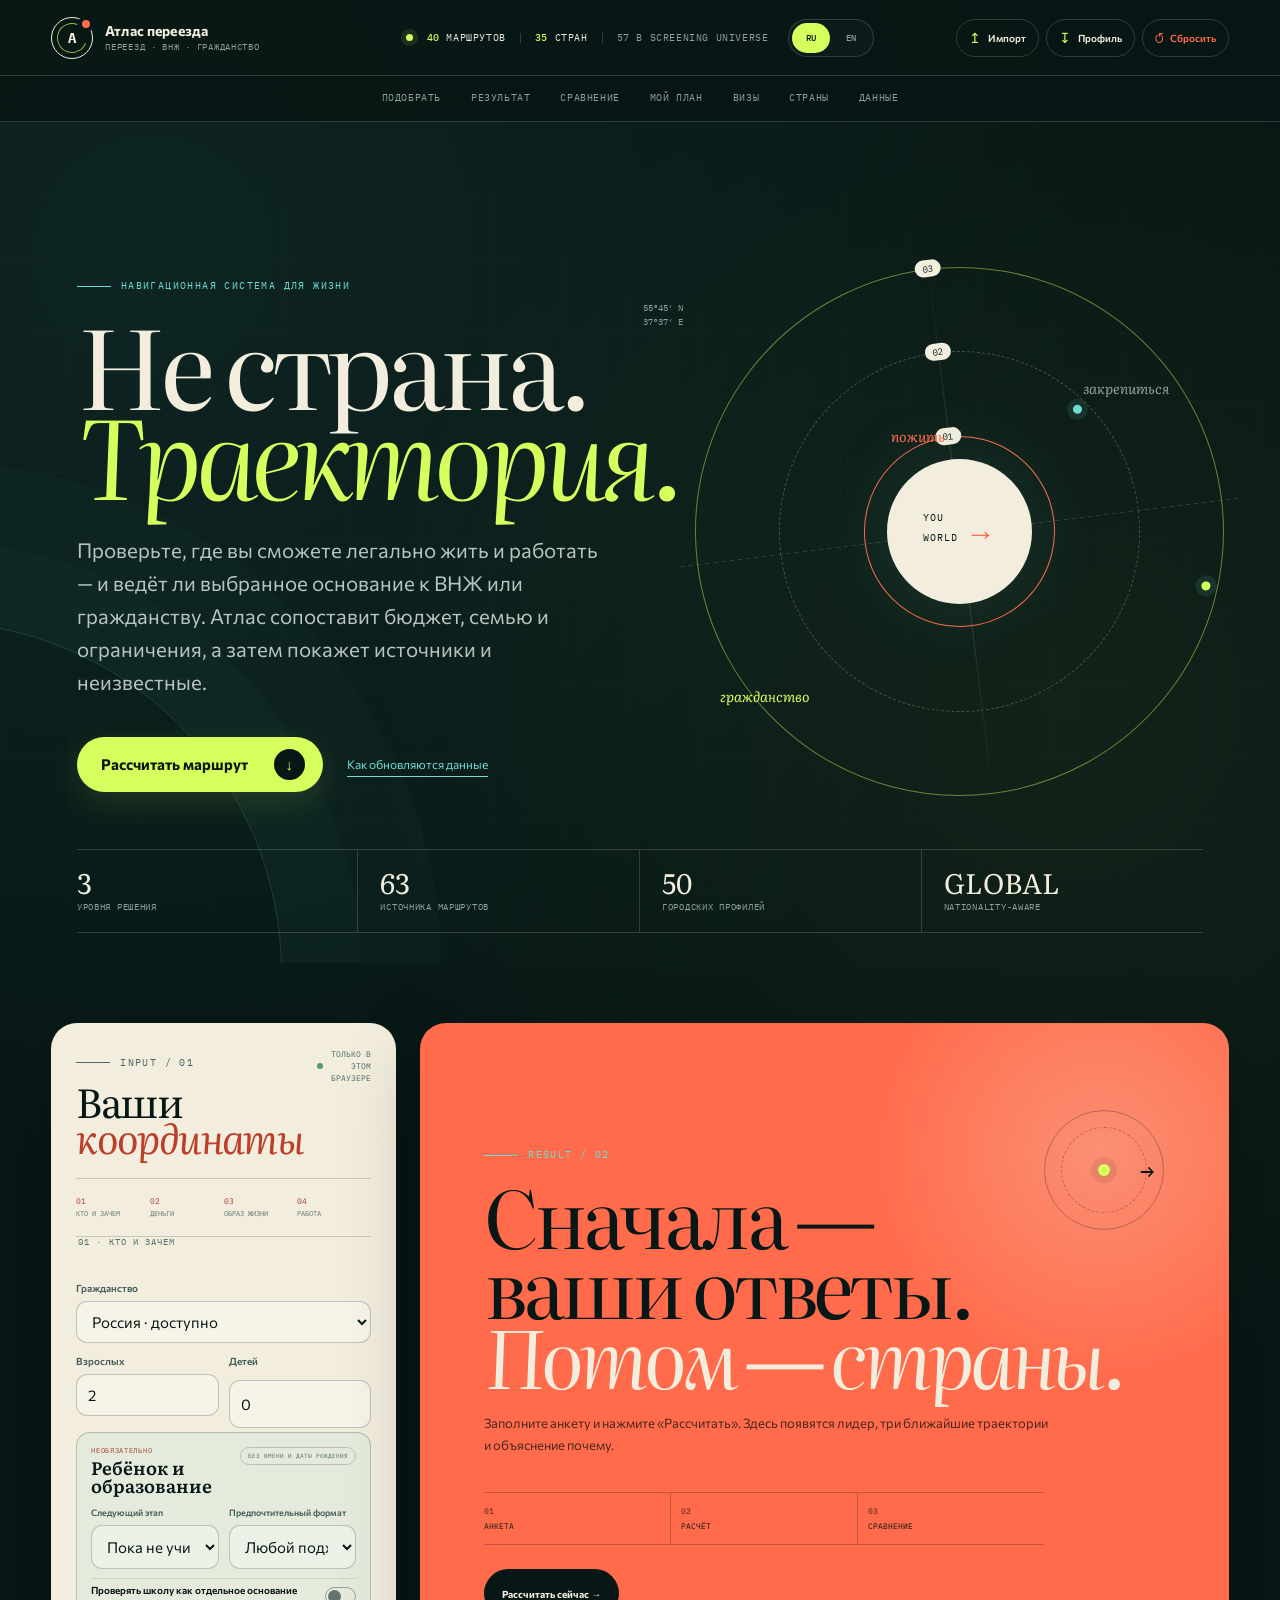
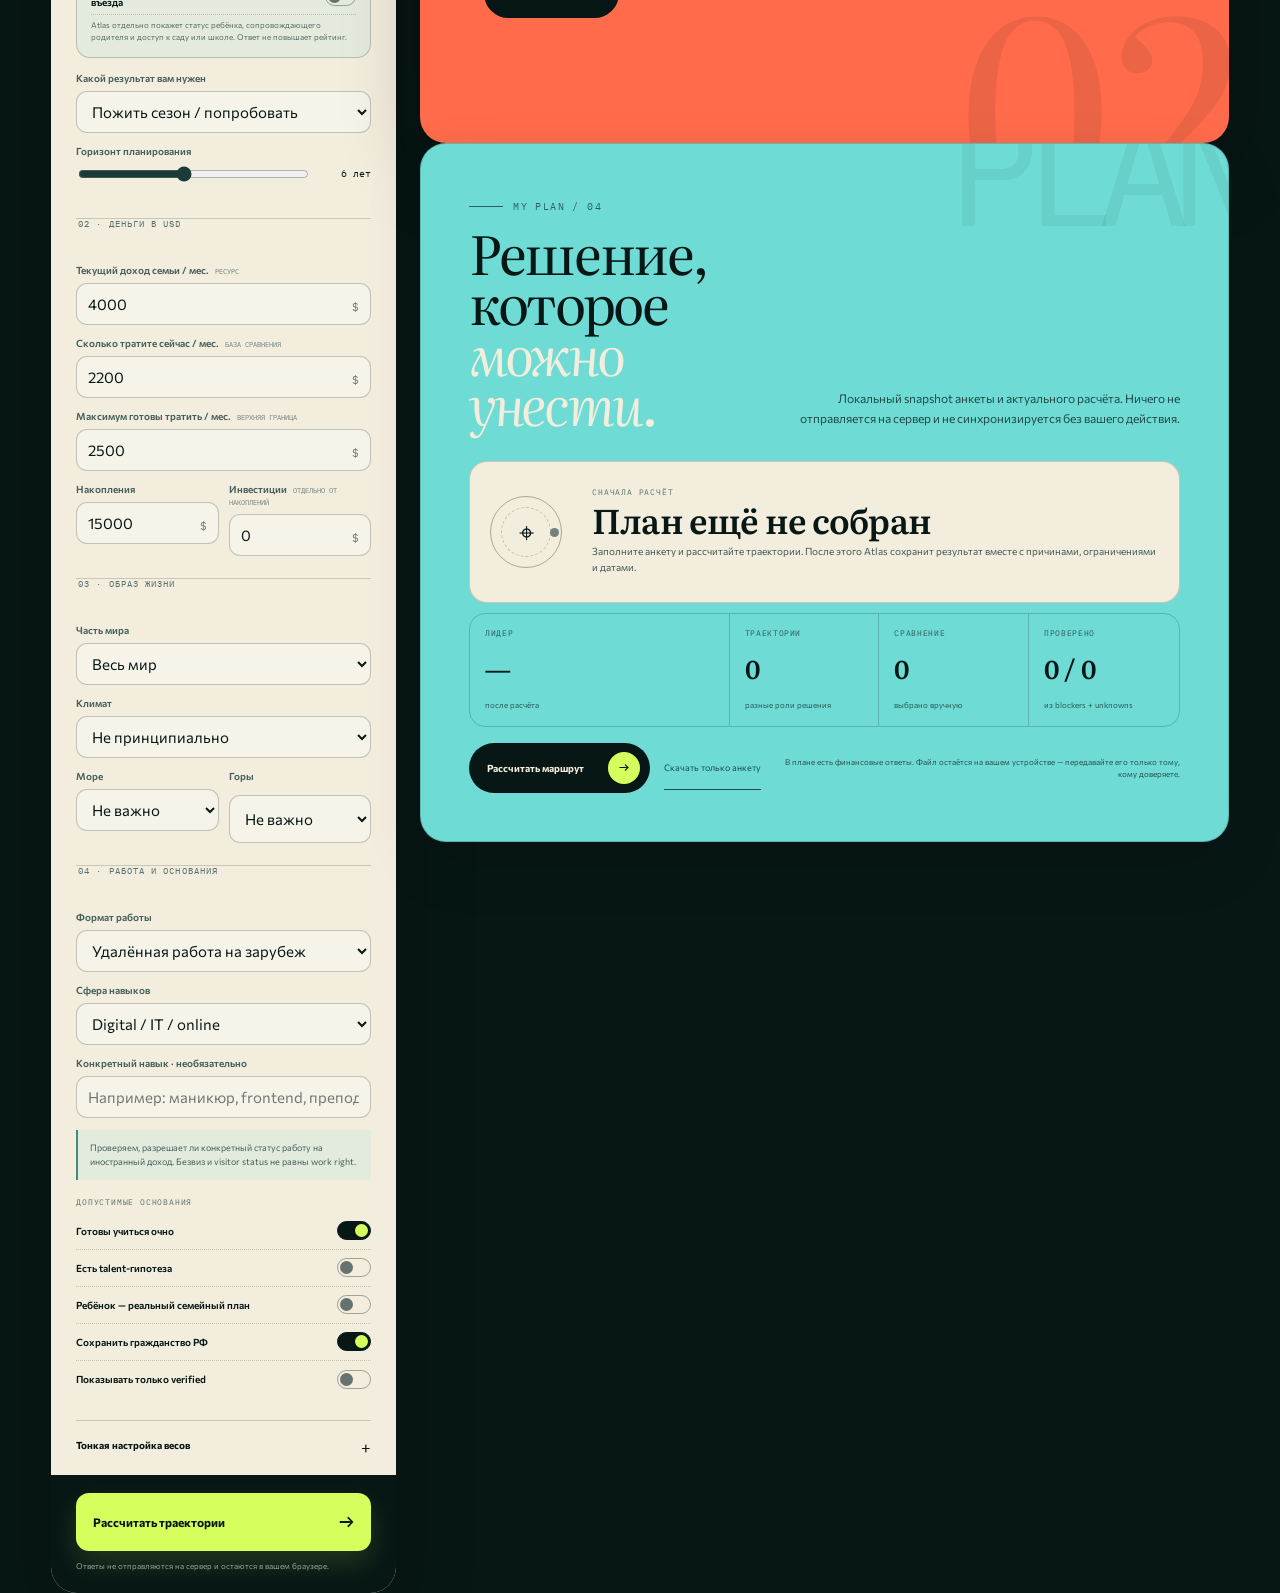
==== commit d0f3e952: "Publish relocation atlas 2026-07-20" ====
--- a/dashboard/index.html
+++ b/dashboard/index.html
@@ -9,7 +9,7 @@
   <link rel="preconnect" href="https://fonts.googleapis.com">
   <link rel="preconnect" href="https://fonts.gstatic.com" crossorigin>
   <link href="https://fonts.googleapis.com/css2?family=Commissioner:wght@400;500;600;700&family=IBM+Plex+Mono:wght@400;500&family=Literata:ital,opsz,wght@0,7..72,400;0,7..72,600;1,7..72,400&display=swap" rel="stylesheet">
-  <link rel="stylesheet" href="styles.css?v=0.8.0">
+  <link rel="stylesheet" href="styles.css?v=0.11.0">
 </head>
 <body>
   <a class="skip-link" href="#atlas">Перейти к анкете</a>
@@ -28,6 +28,10 @@
       <span><b id="topCountryCount">35</b> стран</span>
       <span class="top-status-muted">57 в screening universe</span>
     </div>
+    <div class="locale-control" role="group" aria-label="Язык">
+      <button type="button" data-locale-option="ru" aria-pressed="true">RU</button>
+      <button type="button" data-locale-option="en" aria-pressed="false">EN</button>
+    </div>
     <nav class="top-actions" aria-label="Действия с профилем">
       <button class="quiet-button" type="button" id="importButton" title="Импортировать профиль"><span>↥</span><b>Импорт</b></button>
       <button class="quiet-button" type="button" id="exportButton" title="Скачать только анкету" aria-label="Скачать только анкету"><span>↧</span><b>Профиль</b></button>
@@ -54,6 +58,7 @@
         <p>Проверьте, где вы сможете легально жить и работать — и ведёт ли выбранное основание к ВНЖ или гражданству. Атлас сопоставит бюджет, семью и ограничения, а затем покажет источники и неизвестные.</p>
         <div class="hero-actions">
           <a class="primary-button" href="#atlas">Рассчитать маршрут <span>↓</span></a>
+          <button class="demo-button" id="loadDemoButton" type="button" data-english-only>Load judge demo</button>
           <button class="text-button" type="button" data-open-method>Как обновляются данные</button>
         </div>
       </div>
@@ -119,6 +124,34 @@
                 <input id="childrenInput" name="children" type="number" min="0" max="8" step="1" value="0">
               </label>
             </div>
+            <section class="child-education-input" aria-labelledby="childEducationTitle">
+              <div class="child-education-input-heading">
+                <div><span>Необязательно</span><strong id="childEducationTitle">Ребёнок и образование</strong></div>
+                <b>без имени и даты рождения</b>
+              </div>
+              <div class="two-fields">
+                <label class="field">
+                  <span>Следующий этап</span>
+                  <select id="childEducationStageInput" name="childEducationStage">
+                    <option value="none">Пока не учитывать</option>
+                    <option value="nursery">Ясли · до 3 лет</option>
+                    <option value="kindergarten">Детский сад · 3–6 лет</option>
+                    <option value="primary">Начальная школа</option>
+                    <option value="secondary">Средняя / старшая школа</option>
+                  </select>
+                </label>
+                <label class="field">
+                  <span>Предпочтительный формат</span>
+                  <select id="childEducationFormatInput" name="childEducationFormat">
+                    <option value="either">Любой подходящий</option>
+                    <option value="local">Местная школа / сад</option>
+                    <option value="international">International / bilingual</option>
+                  </select>
+                </label>
+              </div>
+              <label class="switch-row child-education-switch"><span>Проверять школу как отдельное основание въезда</span><input id="childEducationVisaInput" type="checkbox"><i></i></label>
+              <p>Atlas отдельно покажет статус ребёнка, сопровождающего родителя и доступ к саду или школе. Ответ не повышает рейтинг.</p>
+            </section>
             <label class="field">
               <span>Какой результат вам нужен</span>
               <select id="levelInput" name="level">
@@ -442,6 +475,29 @@
             <article><span>Проверено</span><strong id="planCheckCount">0 / 0</strong><small>из blockers + unknowns</small></article>
           </div>
 
+          <section class="finalist-round" id="finalistRound" aria-labelledby="finalistRoundTitle" hidden>
+            <div class="finalist-heading">
+              <div>
+                <span>FINAL DECISION ROUND</span>
+                <h3 id="finalistRoundTitle">Финалисты: основной<br><em>и запасной маршрут.</em></h3>
+                <p>Роли и город выбираете вы. Они не меняют сравнительный fit — Atlas только раскладывает готовность по отдельным проверкам.</p>
+              </div>
+              <strong class="finalist-status" id="finalistDecisionStatus" data-state="empty">Нужны 2–3 маршрута</strong>
+            </div>
+
+            <div class="finalist-empty" id="finalistEmpty">
+              <span>Сейчас в сравнении меньше двух вариантов.</span>
+              <strong>Сначала выберите 2–3 реальных финалиста.</strong>
+              <button type="button" id="finalistChooseButton">Перейти к сравнению <span>↑</span></button>
+            </div>
+
+            <div class="finalist-workspace" id="finalistWorkspace" hidden>
+              <div class="finalist-role-summary" id="finalistRoleSummary" aria-live="polite"></div>
+              <div class="finalist-cards" id="finalistCards"></div>
+              <p class="finalist-boundary">Базовый диапазон первого года = 12 × городская месячная корзина для вашей семьи. В него не входят налоги, страховка, образование, перелёты, депозиты, инфляция и непредвиденные расходы; route application cost показан отдельно.</p>
+            </div>
+          </section>
+
           <section class="plan-board" id="planBoard" aria-labelledby="planBoardTitle" hidden>
             <div class="plan-board-heading">
               <div>
@@ -606,7 +662,8 @@
 
   <div class="toast" id="toast" role="status" aria-live="polite"></div>
 
-  <script src="../routes/platform-data.js?v=0.8.0"></script>
-  <script src="app.js?v=0.8.0"></script>
+  <script src="../routes/platform-data.js?v=0.11.0"></script>
+  <script src="i18n.js?v=0.11.0"></script>
+  <script src="app.js?v=0.11.0"></script>
 </body>
 </html>
--- a/dashboard/styles.css
+++ b/dashboard/styles.css
@@ -83,7 +83,7 @@
   min-height: 76px;
   padding: 12px clamp(18px, 4vw, 64px);
   display: grid;
-  grid-template-columns: minmax(220px, 1fr) auto minmax(220px, 1fr);
+  grid-template-columns: minmax(220px, 1fr) auto auto minmax(220px, 1fr);
   align-items: center;
   gap: 20px;
   color: var(--paper);
@@ -146,6 +146,32 @@
 .top-status b { color: var(--acid); font-weight: 500; }
 .top-status .top-status-muted { color: var(--muted); }
 .live-dot { width: 7px; height: 7px; border-radius: 50%; background: var(--acid); box-shadow: 0 0 0 5px rgba(214,255,93,.1); }
+
+.locale-control {
+  min-height: 38px;
+  padding: 3px;
+  display: inline-grid;
+  grid-template-columns: repeat(2, 1fr);
+  gap: 2px;
+  border: 1px solid var(--line-light);
+  border-radius: 999px;
+  background: rgba(255,255,255,.025);
+}
+.locale-control button {
+  min-width: 38px;
+  min-height: 30px;
+  padding: 0 9px;
+  border: 0;
+  border-radius: 999px;
+  color: var(--muted);
+  background: transparent;
+  font: 500 9px/1 var(--mono);
+  letter-spacing: .08em;
+  transition: color .18s ease, background .18s ease;
+}
+.locale-control button[aria-pressed="true"] { color: var(--ink); background: var(--acid); }
+.locale-control button:hover { color: var(--paper); }
+.locale-control button[aria-pressed="true"]:hover { color: var(--ink); }
 
 .top-actions { display: flex; justify-content: flex-end; gap: 7px; }
 .quiet-button {
@@ -271,6 +297,20 @@
 .text-button { border: 0; padding: 5px 0; background: transparent; color: var(--cyan); border-bottom: 1px solid currentColor; font-size: 12px; }
 .text-button:hover { color: var(--paper); }
 .text-button.light { color: var(--acid); }
+.demo-button {
+  min-height: 46px;
+  padding: 0 17px;
+  border: 1px solid rgba(214,255,93,.62);
+  border-radius: 999px;
+  color: var(--acid);
+  background: rgba(214,255,93,.04);
+  font: 600 10px/1 var(--mono);
+  letter-spacing: .04em;
+  text-transform: uppercase;
+}
+.demo-button:hover { color: var(--ink); background: var(--acid); }
+[data-english-only] { display: none; }
+html[lang="en"] [data-english-only] { display: inline-flex; align-items: center; justify-content: center; }
 
 .orbit-visual {
   position: relative;
@@ -424,6 +464,17 @@
 .money-field::after { content: "$"; position: absolute; right: 12px; bottom: 12px; color: #6a7f7b; font: 11px/1 var(--mono); pointer-events: none; }
 .money-field input { padding-right: 28px !important; }
 .two-fields { display: grid; grid-template-columns: 1fr 1fr; gap: 10px; }
+.child-education-input { margin: 4px 0 14px; padding: 14px; border: 1px solid rgba(7,23,21,.22); border-radius: 14px; background: rgba(110,219,212,.1); }
+.child-education-input-heading { margin-bottom: 12px; display: flex; align-items: start; justify-content: space-between; gap: 12px; }
+.child-education-input-heading > div { display: grid; gap: 5px; }
+.child-education-input-heading span { color: #a43d2d; font: 7px/1 var(--mono); text-transform: uppercase; letter-spacing: .1em; }
+.child-education-input-heading strong { font: 600 18px/1 var(--display); }
+.child-education-input-heading > b { padding: 5px 7px; border: 1px solid rgba(7,23,21,.2); border-radius: 999px; color: #55706b; font: 6px/1 var(--mono); text-transform: uppercase; white-space: nowrap; }
+.child-education-input .field { margin-bottom: 9px; }
+.child-education-input .field > span { font-size: 9px; }
+.child-education-input .field select { min-height: 44px; }
+.child-education-switch { min-height: 44px; border-top: 1px dotted rgba(7,23,21,.2); border-bottom: 0; }
+.child-education-input > p { margin: 4px 0 0; color: #536b67; font-size: 8px; line-height: 1.5; }
 .compact::after { bottom: 12px; }
 .range-row { display: grid; grid-template-columns: 1fr 54px; gap: 10px; align-items: center; }
 input[type="range"] { accent-color: var(--ink-3); width: 100%; }
@@ -435,6 +486,7 @@
 .switch-row i::before { content: ""; position: absolute; width: 13px; height: 13px; top: 2px; left: 2px; border-radius: 50%; background: #64736f; transition: transform .16s, background .16s; }
 .switch-row input:checked + i { background: var(--ink); border-color: var(--ink); }
 .switch-row input:checked + i::before { background: var(--acid); transform: translateX(15px); }
+.switch-row input:focus-visible + i { outline: 3px solid rgba(43,126,116,.34); outline-offset: 2px; }
 .weights-details { padding-top: 18px; }
 .weights-details summary { display: flex; justify-content: space-between; list-style: none; font-size: 10px; font-weight: 700; cursor: pointer; }
 .weights-details summary::-webkit-details-marker { display: none; }
@@ -714,10 +766,10 @@
 .overview-stat small { color: #48645f; font-size: 7px; line-height: 1.35; }
 .fit-explainer strong { font-family: var(--mono); }
 .overview-stat #workSignal { max-width: 125px; font: 600 12px/1.25 var(--body); text-transform: uppercase; }
-.negative-value, .life-declines, .work-danger { color: #e4563f !important; }
-.life-improves, .work-legal { color: #2f8a64 !important; }
-.life-similar, .work-conditional { color: #a47c0a !important; }
-.life-unknown, .work-unknown { color: #6f827d !important; }
+.negative-value, .life-declines, .work-danger, .education-danger { color: #e4563f !important; }
+.life-improves, .work-legal, .education-verified { color: #2f8a64 !important; }
+.life-similar, .work-conditional, .education-conditional { color: #8a6500 !important; }
+.life-unknown, .work-unknown, .education-unknown { color: #60736f !important; }
 .result-overview .life-improves, .result-overview .work-legal { color: #195f48 !important; }
 .result-overview .life-similar, .result-overview .work-conditional { color: #73590a !important; }
 
@@ -843,6 +895,9 @@
 .short-card .route-name { color: #49625e; font-size: 10px; line-height: 1.45; }
 .short-signals { margin-top: 13px; display: flex; flex-wrap: wrap; gap: 5px; }
 .short-signals span { padding: 5px 7px; border: 1px solid currentColor; border-radius: 999px; font: 7px/1.2 var(--mono); text-transform: uppercase; }
+.short-education { margin-top: 10px; padding: 9px 10px; display: flex; align-items: center; justify-content: space-between; gap: 10px; border-left: 2px solid #2b7e74; background: rgba(110,219,212,.11); }
+.short-education span { color: #45625d; font-size: 8px; line-height: 1.35; }
+.short-education strong { flex: 0 0 auto; font: 7px/1.2 var(--mono); text-transform: uppercase; }
 .short-explanation { margin-top: 16px; display: grid; gap: 8px; }
 .short-explanation p { margin: 0; display: grid; gap: 3px; color: #254844; font-size: 10px; line-height: 1.45; }
 .short-explanation b { color: #5a706b; font: 7px/1 var(--mono); text-transform: uppercase; }
@@ -977,6 +1032,65 @@
 .plan-summary span { color: #2c5b57; font: 8px/1 var(--mono); letter-spacing: .08em; text-transform: uppercase; }
 .plan-summary strong { font: 600 clamp(18px, 2vw, 26px)/1 var(--display); overflow-wrap: anywhere; }
 .plan-summary small { color: #2a5b57; font-size: 8px; line-height: 1.35; }
+.finalist-round { margin-top: 18px; padding: 20px; color: var(--ink); background: var(--paper); border: 1px solid rgba(7,23,21,.42); border-radius: 20px; }
+.finalist-heading { padding: 2px 2px 18px; display: grid; grid-template-columns: minmax(0, 1fr) auto; gap: 28px; align-items: end; border-bottom: 1px solid var(--line-dark); }
+.finalist-heading > div > span { color: #a43d2d; font: 8px/1 var(--mono); letter-spacing: .12em; }
+.finalist-heading h3 { margin: 9px 0 7px; font: 500 clamp(27px, 3vw, 38px)/.98 var(--display); letter-spacing: -.035em; }
+.finalist-heading h3 em { color: #2c746c; font-weight: 400; }
+.finalist-heading p { max-width: 670px; margin: 0; color: #536762; font-size: 9px; line-height: 1.55; }
+.finalist-status { max-width: 230px; padding: 9px 11px; border: 1px solid rgba(7,23,21,.25); border-radius: 999px; color: #5c6966; font: 8px/1.25 var(--mono); text-align: center; text-transform: uppercase; }
+.finalist-status[data-state="ready"] { color: #174d3b; background: rgba(214,255,93,.46); border-color: rgba(58,101,44,.35); }
+.finalist-status[data-state="partial"] { color: #674d08; background: rgba(239,195,78,.25); border-color: rgba(138,101,0,.32); }
+.finalist-empty { min-height: 172px; margin-top: 14px; padding: 22px; display: grid; place-items: center; align-content: center; gap: 8px; text-align: center; border: 1px dashed rgba(7,23,21,.3); border-radius: 15px; }
+.finalist-empty > span { color: #61706c; font: 8px/1.4 var(--mono); text-transform: uppercase; }
+.finalist-empty > strong { font: 500 21px/1.15 var(--display); }
+.finalist-empty button { min-height: 46px; margin-top: 7px; padding: 8px 11px 8px 15px; display: inline-flex; align-items: center; gap: 18px; border: 0; border-radius: 999px; color: var(--paper); background: var(--ink); font-size: 9px; font-weight: 700; }
+.finalist-empty button:hover { color: var(--ink); background: var(--acid); }
+.finalist-empty button span { font: 16px/1 var(--mono); }
+.finalist-workspace { margin-top: 14px; }
+.finalist-role-summary { display: grid; grid-template-columns: repeat(3, 1fr); color: var(--paper); background: var(--ink); border-radius: 15px; overflow: hidden; }
+.finalist-role-summary article { min-height: 96px; padding: 14px; display: grid; align-content: space-between; gap: 8px; border-right: 1px solid var(--line-light); }
+.finalist-role-summary article:last-child { border-right: 0; }
+.finalist-role-summary article[data-role="anchor"] { box-shadow: inset 0 4px 0 var(--acid); }
+.finalist-role-summary article[data-role="fallback"] { box-shadow: inset 0 4px 0 var(--cyan); }
+.finalist-role-summary article[data-role="research"] { box-shadow: inset 0 4px 0 var(--yellow); }
+.finalist-role-summary span { color: var(--muted); font: 8px/1 var(--mono); text-transform: uppercase; }
+.finalist-role-summary strong { font: 500 20px/1 var(--display); overflow-wrap: anywhere; }
+.finalist-role-summary small { color: #9db0ab; font-size: 8px; line-height: 1.35; }
+.finalist-cards { margin-top: 10px; display: grid; grid-template-columns: repeat(auto-fit, minmax(280px, 1fr)); gap: 10px; }
+.finalist-card { min-width: 0; padding: 15px; display: grid; align-content: start; gap: 13px; color: var(--ink); background: var(--white); border: 1px solid var(--line-dark); border-radius: 15px; box-shadow: inset 0 4px 0 #83918d; }
+.finalist-card[data-role="anchor"] { box-shadow: inset 0 4px 0 #74a81f; }
+.finalist-card[data-role="fallback"] { box-shadow: inset 0 4px 0 #2d8b84; }
+.finalist-card[data-role="research"] { box-shadow: inset 0 4px 0 #d29b12; }
+.finalist-card > header { min-width: 0; display: grid; grid-template-columns: minmax(0, 1fr) auto; gap: 12px; align-items: start; }
+.finalist-card > header > div > span { color: #687773; font: 8px/1 var(--mono); text-transform: uppercase; }
+.finalist-card h4 { margin: 10px 0 4px; font: 600 26px/.95 var(--display); letter-spacing: -.035em; }
+.finalist-card header p { margin: 0; color: #4e625d; font-size: 9px; line-height: 1.35; overflow-wrap: anywhere; }
+.finalist-card header > b { font: 500 25px/1 var(--display); text-align: right; }
+.finalist-card header > b small { display: block; margin-top: 4px; color: #667671; font: 8px/1.35 var(--mono); }
+.finalist-controls { display: grid; gap: 8px; }
+.finalist-controls label { min-width: 0; display: grid; gap: 6px; }
+.finalist-controls label > span { color: #536762; font: 8px/1 var(--mono); text-transform: uppercase; }
+.finalist-controls select { width: 100%; min-height: 44px; padding: 9px 30px 9px 10px; border: 1px solid rgba(7,23,21,.28); border-radius: 10px; color: var(--ink); background: var(--paper); font-size: 10px; font-weight: 700; }
+.finalist-cost { display: grid; grid-template-columns: repeat(3, 1fr); border: 1px solid var(--line-dark); border-radius: 11px; overflow: hidden; }
+.finalist-cost > div { min-width: 0; min-height: 73px; padding: 9px; display: grid; align-content: space-between; gap: 8px; border-right: 1px solid var(--line-dark); }
+.finalist-cost > div:last-child { border-right: 0; }
+.finalist-cost span { color: #687773; font: 8px/1.25 var(--mono); text-transform: uppercase; }
+.finalist-cost strong { font: 600 13px/1.15 var(--display); overflow-wrap: anywhere; }
+.finalist-gates { margin: 0; padding: 0; display: grid; gap: 5px; list-style: none; }
+.finalist-gates li { min-width: 0; padding: 9px 9px 9px 25px; position: relative; display: grid; gap: 4px; background: var(--paper); border-radius: 9px; }
+.finalist-gates li::before { content: ""; position: absolute; left: 9px; top: 12px; width: 7px; height: 7px; border-radius: 50%; background: #86938f; }
+.finalist-gates li[data-status="clear"]::before { background: #4a9e6d; box-shadow: 0 0 0 3px rgba(74,158,109,.12); }
+.finalist-gates li[data-status="caution"]::before { background: #d29b12; box-shadow: 0 0 0 3px rgba(210,155,18,.12); }
+.finalist-gates li[data-status="stop"]::before { background: #d3543d; box-shadow: 0 0 0 3px rgba(211,84,61,.12); }
+.finalist-gates span { color: #677672; font: 8px/1 var(--mono); text-transform: uppercase; }
+.finalist-gates strong { font-size: 9px; line-height: 1.35; overflow-wrap: anywhere; }
+.finalist-card > footer { padding-top: 11px; display: flex; align-items: center; justify-content: space-between; gap: 12px; border-top: 1px solid var(--line-dark); }
+.finalist-card > footer > span { max-width: 55%; color: #61706c; font: 8px/1.45 var(--mono); }
+.finalist-card > footer button { min-height: 44px; padding: 8px 10px; display: inline-flex; align-items: center; gap: 10px; border: 1px solid rgba(7,23,21,.3); border-radius: 999px; color: var(--ink); background: transparent; font-size: 9px; font-weight: 700; }
+.finalist-card > footer button:hover { background: var(--acid); }
+.finalist-card > footer button b { font: 13px/1 var(--mono); }
+.finalist-boundary { margin: 12px 2px 0; color: #586b66; font-size: 9px; line-height: 1.55; }
 .plan-board { margin-top: 18px; padding: 20px; color: var(--paper); background: var(--ink); border: 1px solid rgba(7,23,21,.42); border-radius: 20px; }
 .plan-board-heading { padding: 2px 2px 18px; display: grid; grid-template-columns: minmax(0, 1fr) auto; gap: 28px; align-items: end; border-bottom: 1px solid var(--line-light); }
 .plan-board-heading > div:first-child > span { color: var(--acid); font: 8px/1 var(--mono); letter-spacing: .12em; }
@@ -1164,6 +1278,25 @@
 .work-reality > p { margin: 18px 0 0; color: #c3d0cd; font-size: 11px; line-height: 1.6; }
 .work-reality .work-reality-mode { color: var(--acid); font-weight: 700; }
 .work-reality > small { display: block; margin-top: 14px; color: #819792; font-size: 8px; line-height: 1.5; }
+.child-education-section { position: relative; }
+.child-education-heading { display: flex; align-items: end; justify-content: space-between; gap: 18px; }
+.child-education-heading span { color: #a43d2d; font: 8px/1 var(--mono); letter-spacing: .1em; }
+.child-education-heading h3 { margin: 7px 0 0; }
+.child-education-heading > b { padding: 7px 10px; border: 1px solid currentColor; border-radius: 999px; font: 7px/1 var(--mono); text-transform: uppercase; }
+.child-education-context { margin: 17px 0 10px; display: grid; grid-template-columns: repeat(3, 1fr); border: 1px solid var(--line-dark); border-radius: 12px; overflow: hidden; }
+.child-education-context > div { min-height: 72px; padding: 11px; display: grid; align-content: space-between; gap: 9px; border-right: 1px solid var(--line-dark); }
+.child-education-context > div:last-child { border-right: 0; }
+.child-education-context span { color: #58716d; font: 7px/1.2 var(--mono); text-transform: uppercase; }
+.child-education-context strong { font-size: 9px; line-height: 1.4; }
+.education-role-grid { display: grid; grid-template-columns: 1fr 1fr; gap: 8px; }
+.education-role-card { min-height: 174px; padding: 13px; display: grid; grid-template-rows: auto 1fr auto; gap: 14px; border: 1px solid var(--line-dark); border-radius: 12px; }
+.education-role-card > div { display: flex; justify-content: space-between; align-items: start; gap: 10px; }
+.education-role-card span { color: #536d68; font: 7px/1.3 var(--mono); text-transform: uppercase; }
+.education-role-card b { max-width: 110px; text-align: right; font: 7px/1.3 var(--mono); text-transform: uppercase; }
+.education-role-card p { margin: 0; color: #354f4a; font-size: 9px; line-height: 1.55; }
+.education-role-card footer { display: flex; flex-wrap: wrap; gap: 9px; }
+.education-role-card a { color: #245f58; font-size: 8px; font-weight: 700; text-decoration: underline; text-underline-offset: 2px; }
+.education-boundary { margin: 13px 0 0; padding: 11px 12px; border-left: 2px solid #bf4634; color: #556c68; background: rgba(255,107,75,.08); font-size: 8px; line-height: 1.55; }
 .talent-evidence-section { position: relative; }
 .talent-section-heading { display: flex; align-items: end; justify-content: space-between; gap: 20px; }
 .talent-section-heading span { color: #a43d2d; font: 8px/1 var(--mono); letter-spacing: .1em; }
@@ -1241,7 +1374,7 @@
 }
 
 @media (max-width: 1100px) {
-  .topbar { grid-template-columns: 1fr auto; }
+  .topbar { grid-template-columns: 1fr auto auto; }
   .top-status { display: none; }
   .hero { grid-template-columns: 1fr; padding-bottom: 140px; }
   .hero-copy { max-width: 760px; }
@@ -1258,7 +1391,7 @@
 }
 
 @media (max-width: 760px) {
-  .topbar { min-height: 66px; padding: 10px 14px; }
+  .topbar { min-height: 66px; padding: 10px 14px; gap: 8px; }
   .journey-nav { top: 66px; padding: 0 10px; justify-content: flex-start; overflow-x: auto; scrollbar-width: none; }
   .journey-nav::-webkit-scrollbar { display: none; }
   .journey-nav a { flex: 0 0 auto; }
@@ -1266,6 +1399,8 @@
   .brand-copy small { display: none; }
   .quiet-button { width: 44px; min-height: 44px; padding: 0; justify-content: center; }
   .quiet-button b { display: none; }
+  .locale-control { min-height: 44px; padding: 0; }
+  .locale-control button { min-width: 44px; min-height: 44px; padding: 0 7px; }
   .hero { min-height: auto; padding: 60px 18px 132px; }
   .hero h1 { font-size: clamp(52px, 15vw, 76px); }
   .orbit-visual { right: -190px; top: 120px; width: 500px; opacity: .2; }
@@ -1313,6 +1448,11 @@
   .plan-summary { grid-template-columns: 1fr 1fr; }
   .plan-summary article:nth-child(2) { border-right: 0; }
   .plan-summary article:nth-child(-n+2) { border-bottom: 1px solid rgba(7,23,21,.2); }
+  .finalist-heading { grid-template-columns: 1fr; }
+  .finalist-status { max-width: none; width: max-content; }
+  .finalist-role-summary { grid-template-columns: 1fr 1fr; }
+  .finalist-role-summary article:nth-child(2) { border-right: 0; }
+  .finalist-role-summary article:last-child { grid-column: 1 / -1; border-top: 1px solid var(--line-light); }
   .plan-board-heading { grid-template-columns: 1fr; }
   .plan-progress { width: min(230px, 100%); }
   .plan-next { grid-template-columns: 48px minmax(0, 1fr); }
@@ -1353,7 +1493,7 @@
 }
 
 @media (max-width: 460px) {
-  .brand-copy strong { font-size: 12px; }
+  .brand-copy { display: none; }
   .hero-copy > p { font-size: 15px; }
   .hero-actions { align-items: stretch; flex-direction: column; }
   .primary-button { justify-content: space-between; }
@@ -1378,6 +1518,13 @@
   .plan-summary article, .plan-summary article:nth-child(2) { min-height: 84px; border-right: 1px solid rgba(7,23,21,.2); border-bottom: 0; }
   .plan-summary article:nth-child(2n) { border-right: 0; }
   .plan-summary article:nth-child(-n+2) { border-bottom: 1px solid rgba(7,23,21,.2); }
+  .finalist-round { padding: 12px; border-radius: 16px; }
+  .finalist-heading { gap: 16px; }
+  .finalist-status { width: 100%; max-width: none; }
+  .finalist-role-summary { grid-template-columns: 1fr; }
+  .finalist-role-summary article, .finalist-role-summary article:nth-child(2), .finalist-role-summary article:last-child { grid-column: auto; border-right: 0; border-top: 0; border-bottom: 1px solid var(--line-light); }
+  .finalist-role-summary article:last-child { border-bottom: 0; }
+  .finalist-cards { grid-template-columns: 1fr; }
   .plan-board { padding: 12px; border-radius: 16px; }
   .plan-board-heading { gap: 16px; }
   .plan-next { padding: 12px; grid-template-columns: 40px minmax(0, 1fr); gap: 11px; }
@@ -1391,6 +1538,12 @@
   .plan-primary { justify-content: space-between; }
   .plan-download { width: 100%; justify-content: space-between; }
   .plan-profile-export { width: max-content; }
+  .finalist-card > footer { align-items: stretch; flex-direction: column; }
+  .finalist-card > footer > span { max-width: none; }
+  .finalist-card > footer button { width: 100%; justify-content: space-between; }
+  .finalist-cost { grid-template-columns: 1fr; }
+  .finalist-cost > div { min-height: 58px; border-right: 0; border-bottom: 1px solid var(--line-dark); }
+  .finalist-cost > div:last-child { border-bottom: 0; }
   .visa-type-grid { grid-template-columns: 1fr 1fr; }
   .visa-type-card { min-height: 120px; padding: 11px; }
   .visa-type-card strong { font-size: 16px; }
@@ -1408,6 +1561,10 @@
   .city-budget { text-align: left; }
   .city-life-callout { grid-template-columns: 1fr; }
   .work-reality-heading { align-items: flex-start; flex-direction: column; }
+  .child-education-input .two-fields, .education-role-grid, .child-education-context { grid-template-columns: 1fr; }
+  .child-education-context > div { min-height: 62px; border-right: 0; border-bottom: 1px solid var(--line-dark); }
+  .child-education-context > div:last-child { border-bottom: 0; }
+  .child-education-heading { align-items: flex-start; flex-direction: column; }
 }
 
 @media (prefers-reduced-motion: reduce) {
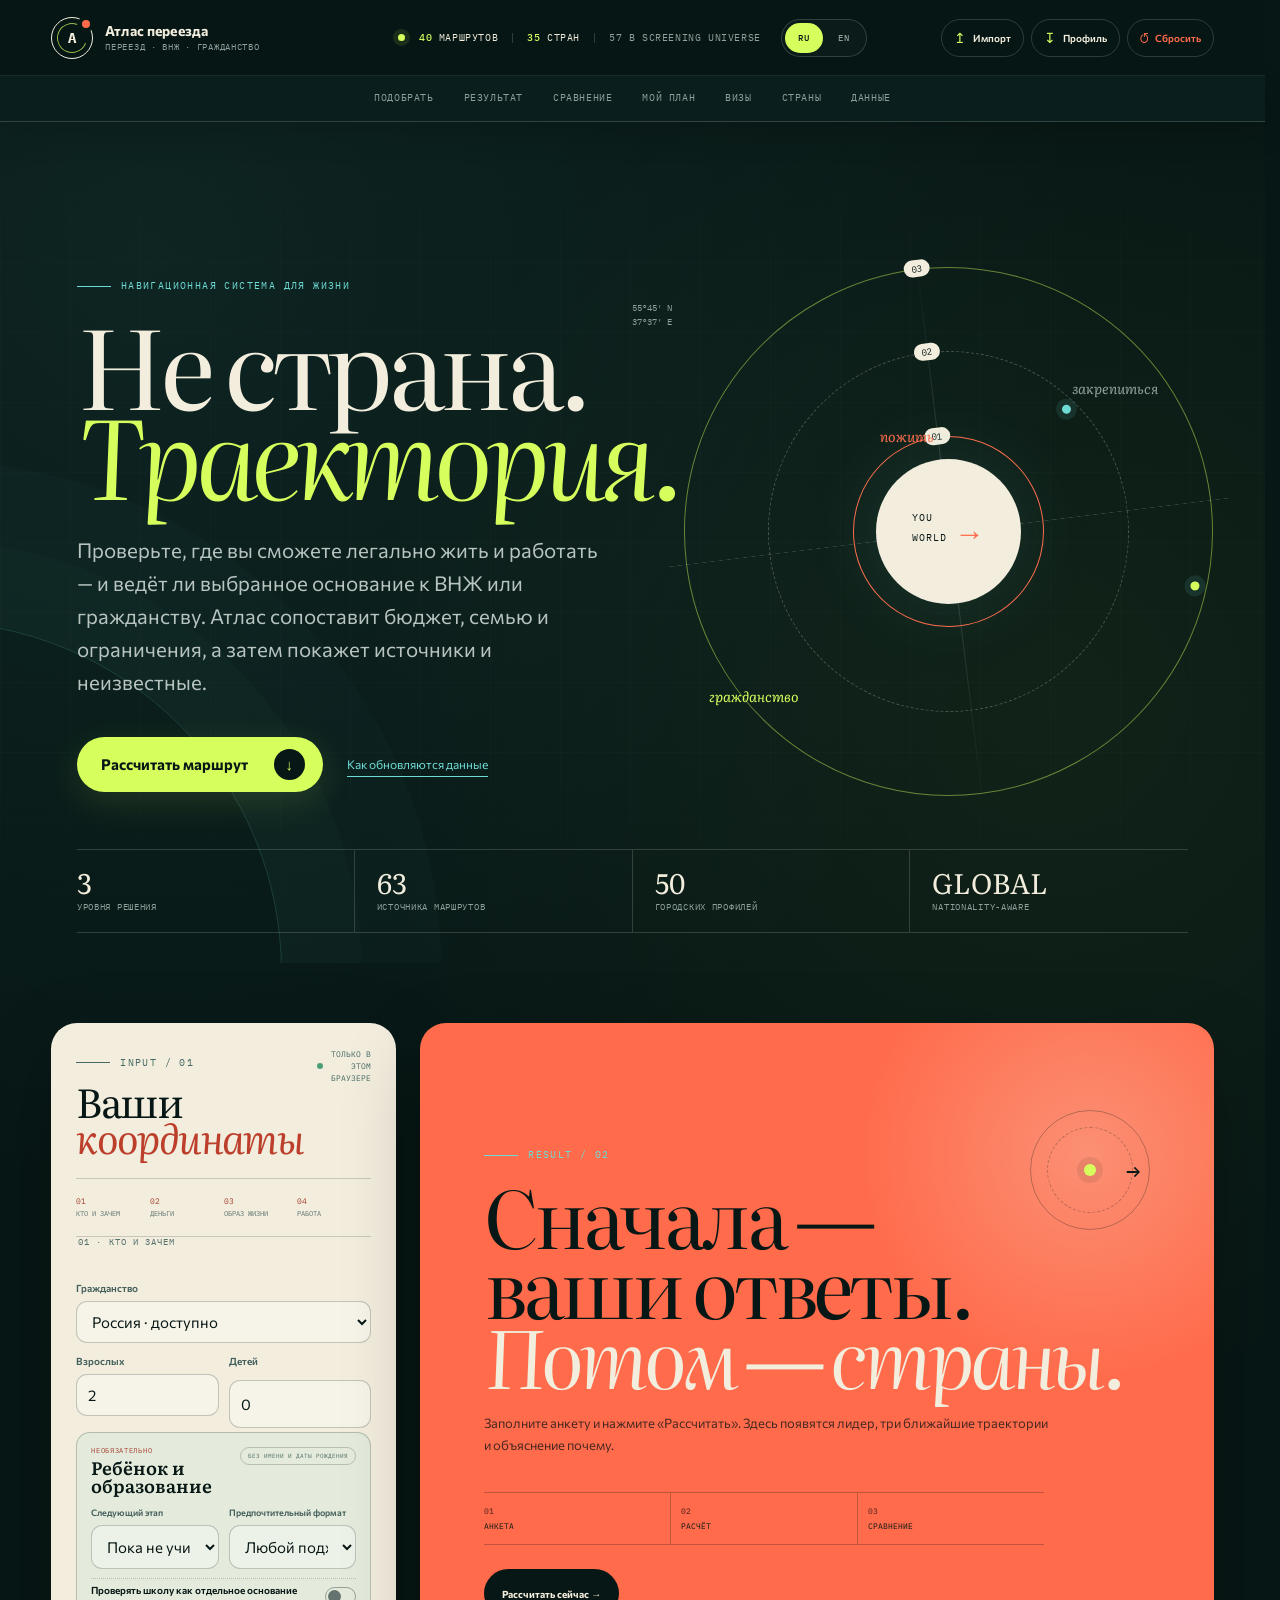
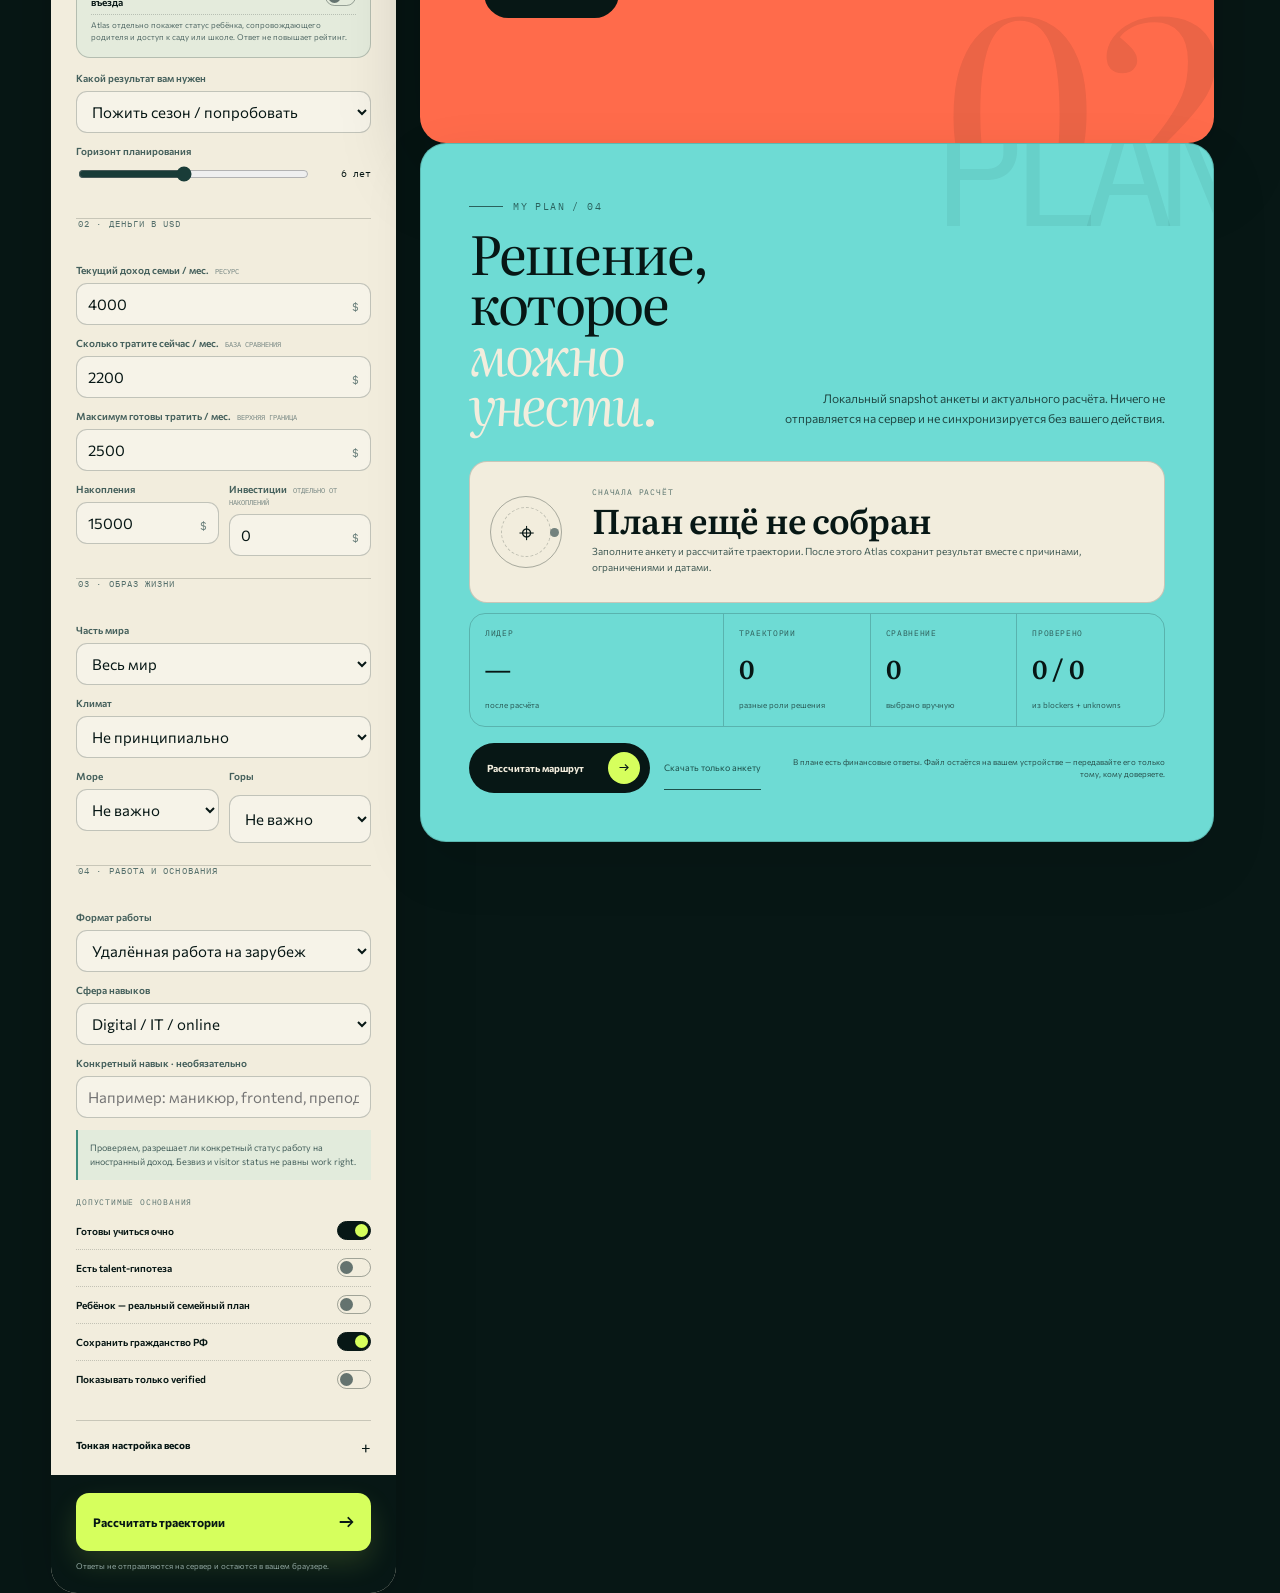
==== commit f726f029: "Publish relocation atlas 2026-07-20" ====
--- a/dashboard/index.html
+++ b/dashboard/index.html
@@ -4,12 +4,14 @@
   <meta charset="utf-8">
   <meta name="viewport" content="width=device-width, initial-scale=1">
   <meta name="color-scheme" content="dark">
+  <meta name="theme-color" content="#071715">
   <meta name="description" content="Атлас переезда — интерактивная платформа сравнения временного переезда, ВНЖ и гражданства.">
   <title>Атлас переезда — построить траекторию</title>
+  <link rel="icon" href="favicon.svg?v=0.11.2" type="image/svg+xml" sizes="any">
   <link rel="preconnect" href="https://fonts.googleapis.com">
   <link rel="preconnect" href="https://fonts.gstatic.com" crossorigin>
   <link href="https://fonts.googleapis.com/css2?family=Commissioner:wght@400;500;600;700&family=IBM+Plex+Mono:wght@400;500&family=Literata:ital,opsz,wght@0,7..72,400;0,7..72,600;1,7..72,400&display=swap" rel="stylesheet">
-  <link rel="stylesheet" href="styles.css?v=0.11.0">
+  <link rel="stylesheet" href="styles.css?v=0.11.2">
 </head>
 <body>
   <a class="skip-link" href="#atlas">Перейти к анкете</a>
@@ -662,8 +664,8 @@
 
   <div class="toast" id="toast" role="status" aria-live="polite"></div>
 
-  <script src="../routes/platform-data.js?v=0.11.0"></script>
-  <script src="i18n.js?v=0.11.0"></script>
-  <script src="app.js?v=0.11.0"></script>
+  <script src="../routes/platform-data.js?v=0.11.2"></script>
+  <script src="i18n.js?v=0.11.2"></script>
+  <script src="app.js?v=0.11.2"></script>
 </body>
 </html>
--- a/dashboard/styles.css
+++ b/dashboard/styles.css
@@ -19,11 +19,19 @@
   --mono: "IBM Plex Mono", monospace;
   --shadow: 0 28px 80px rgba(0, 0, 0, .22);
   --radius: 26px;
+  --topbar-height: 76px;
+  --journey-nav-height: 46px;
+  --sticky-stack-height: calc(var(--topbar-height) + var(--journey-nav-height));
+  --anchor-offset: calc(var(--sticky-stack-height) + 14px);
 }
 
 * { box-sizing: border-box; }
 [hidden] { display: none !important; }
-html { scroll-behavior: smooth; }
+html {
+  scroll-behavior: smooth;
+  scroll-padding-top: var(--anchor-offset);
+  scrollbar-gutter: stable;
+}
 body {
   margin: 0;
   min-width: 320px;
@@ -80,16 +88,17 @@
   position: sticky;
   top: 0;
   z-index: 100;
-  min-height: 76px;
+  height: var(--topbar-height);
+  min-height: var(--topbar-height);
   padding: 12px clamp(18px, 4vw, 64px);
   display: grid;
   grid-template-columns: minmax(220px, 1fr) auto auto minmax(220px, 1fr);
   align-items: center;
   gap: 20px;
   color: var(--paper);
-  background: rgba(7, 23, 21, .88);
-  border-bottom: 1px solid var(--line-light);
-  backdrop-filter: blur(18px);
+  background: rgba(7, 23, 21, .985);
+  border-bottom: 1px solid rgba(255, 253, 245, .08);
+  isolation: isolate;
 }
 
 .brand {
@@ -192,18 +201,20 @@
 
 .journey-nav {
   position: sticky;
-  top: 76px;
+  top: var(--topbar-height);
   z-index: 95;
-  min-height: 46px;
+  height: var(--journey-nav-height);
+  min-height: var(--journey-nav-height);
   padding: 0 clamp(18px, 4vw, 64px);
   display: flex;
   align-items: center;
   justify-content: center;
   gap: 4px;
   color: var(--muted);
-  background: rgba(7, 23, 21, .94);
+  background: rgba(11, 32, 30, .99);
   border-bottom: 1px solid var(--line-light);
-  backdrop-filter: blur(18px);
+  box-shadow: 0 12px 30px rgba(0, 0, 0, .16);
+  isolation: isolate;
 }
 .journey-nav a {
   min-height: 44px;
@@ -220,7 +231,8 @@
 
 .hero {
   position: relative;
-  min-height: min(900px, calc(100vh - 122px));
+  min-height: min(900px, calc(100vh - var(--sticky-stack-height)));
+  min-height: min(900px, calc(100svh - var(--sticky-stack-height)));
   max-width: 1600px;
   margin: 0 auto;
   padding: clamp(80px, 10vw, 150px) clamp(18px, 6vw, 90px) 150px;
@@ -404,7 +416,6 @@
   max-width: 1600px;
   margin: 0 auto;
   padding: 60px clamp(18px, 4vw, 64px) 0;
-  scroll-margin-top: 136px;
   display: grid;
   grid-template-columns: 345px minmax(0, 1fr);
   gap: 24px;
@@ -529,8 +540,9 @@
 .atlas-main { min-width: 0; align-self: stretch; }
 .calculation-gate {
   position: sticky;
-  top: 142px;
-  min-height: min(720px, calc(100vh - 122px));
+  top: calc(var(--sticky-stack-height) + 20px);
+  min-height: min(720px, calc(100vh - var(--sticky-stack-height)));
+  min-height: min(720px, calc(100svh - var(--sticky-stack-height)));
   padding: clamp(30px, 5vw, 72px);
   display: flex;
   flex-direction: column;
@@ -569,7 +581,6 @@
 .gate-calculate-button { margin-top: 24px; min-height: 49px; padding: 0 18px; border: 0; border-radius: 999px; color: var(--paper); background: var(--ink); font-size: 10px; font-weight: 700; }
 .gate-calculate-button:hover { color: var(--ink); background: var(--acid); }
 .results-flow, .reference-flow { min-width: 0; }
-.result-overview { scroll-margin-top: 136px; }
 .level-navigator, .visa-catalog, .shortlist-section, .scenario-section, .explorer-section, .compare-section, .my-plan-section {
   margin-bottom: 24px;
   padding: clamp(24px, 4vw, 48px);
@@ -578,7 +589,6 @@
   background: rgba(16, 39, 37, .65);
   box-shadow: 0 22px 60px rgba(0,0,0,.1);
 }
-.atlas-main, .visa-catalog, .scenario-section, .explorer-section, .compare-section, .my-plan-section, .coverage-section { scroll-margin-top: 136px; }
 .section-heading { display: flex; justify-content: space-between; gap: 40px; align-items: end; margin-bottom: 32px; }
 .section-heading h2 { margin: 13px 0 0; font: 400 clamp(38px, 4.2vw, 64px)/.94 var(--display); letter-spacing: -.045em; }
 .section-heading h2 em { color: var(--acid); font-weight: 400; }
@@ -1342,7 +1352,7 @@
 .drawer-disclaimer { margin-top: 18px; color: #5d716d; font-size: 8px; line-height: 1.55; }
 
 .method-backdrop { place-items: center; justify-items: center; padding: 20px; }
-.method-dialog { position: relative; width: min(980px, 100%); max-height: calc(100vh - 40px); overflow: auto; padding: clamp(30px, 6vw, 70px); color: var(--paper); background: var(--ink-2); border: 1px solid var(--line-light); border-radius: 24px; box-shadow: var(--shadow); transform: translateY(30px); transition: transform .25s; }
+.method-dialog { position: relative; width: min(980px, 100%); max-height: calc(100vh - 40px); max-height: calc(100svh - 40px); overflow: auto; padding: clamp(30px, 6vw, 70px); color: var(--paper); background: var(--ink-2); border: 1px solid var(--line-light); border-radius: 24px; box-shadow: var(--shadow); transform: translateY(30px); transition: transform .25s; }
 .method-backdrop.open .method-dialog { transform: translateY(0); }
 .method-dialog h2 { margin: 18px 0 35px; font: 400 clamp(45px, 6vw, 80px)/.9 var(--display); letter-spacing: -.05em; }
 .method-dialog h2 em { color: var(--acid); font-weight: 400; }
@@ -1391,8 +1401,9 @@
 }
 
 @media (max-width: 760px) {
-  .topbar { min-height: 66px; padding: 10px 14px; gap: 8px; }
-  .journey-nav { top: 66px; padding: 0 10px; justify-content: flex-start; overflow-x: auto; scrollbar-width: none; }
+  :root { --topbar-height: 66px; }
+  .topbar { padding: 10px 14px; gap: 8px; }
+  .journey-nav { padding: 0 10px; justify-content: flex-start; overflow-x: auto; scrollbar-width: none; }
   .journey-nav::-webkit-scrollbar { display: none; }
   .journey-nav a { flex: 0 0 auto; }
   .brand-mark { width: 37px; height: 37px; }
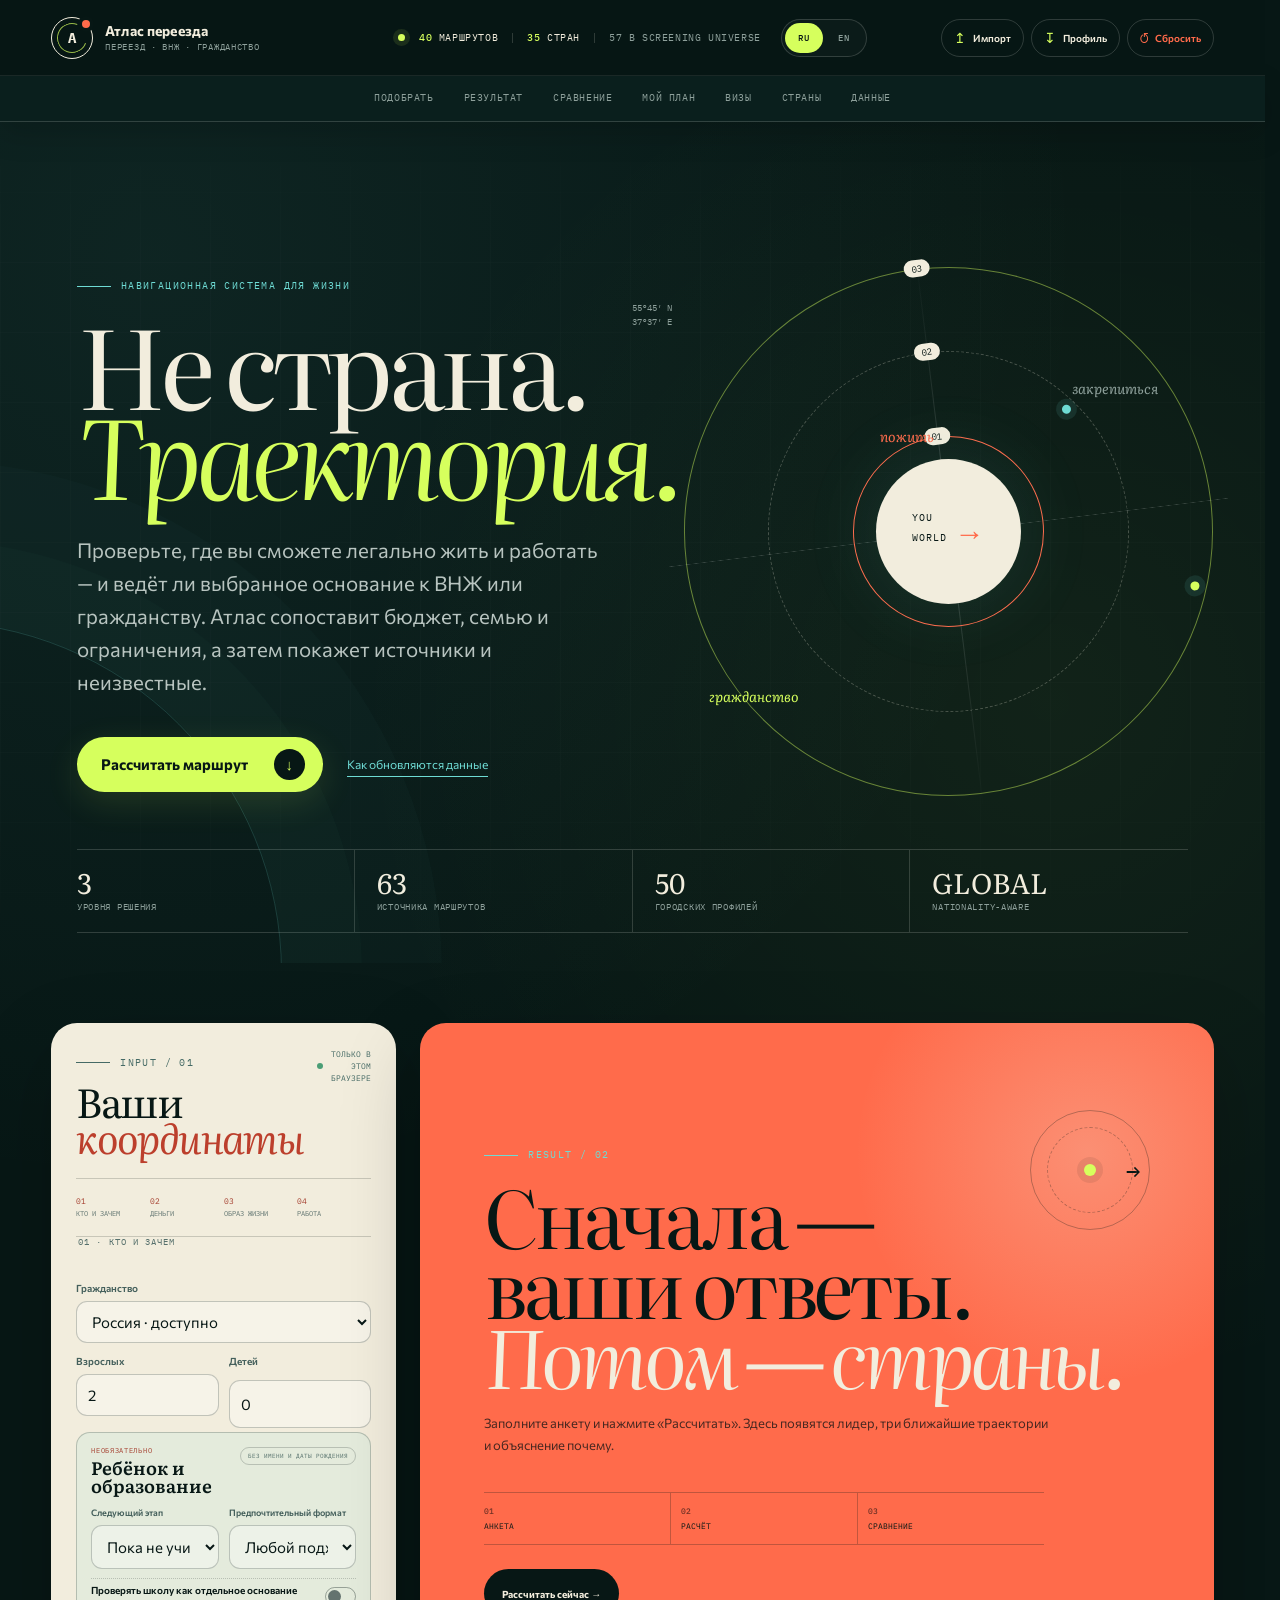
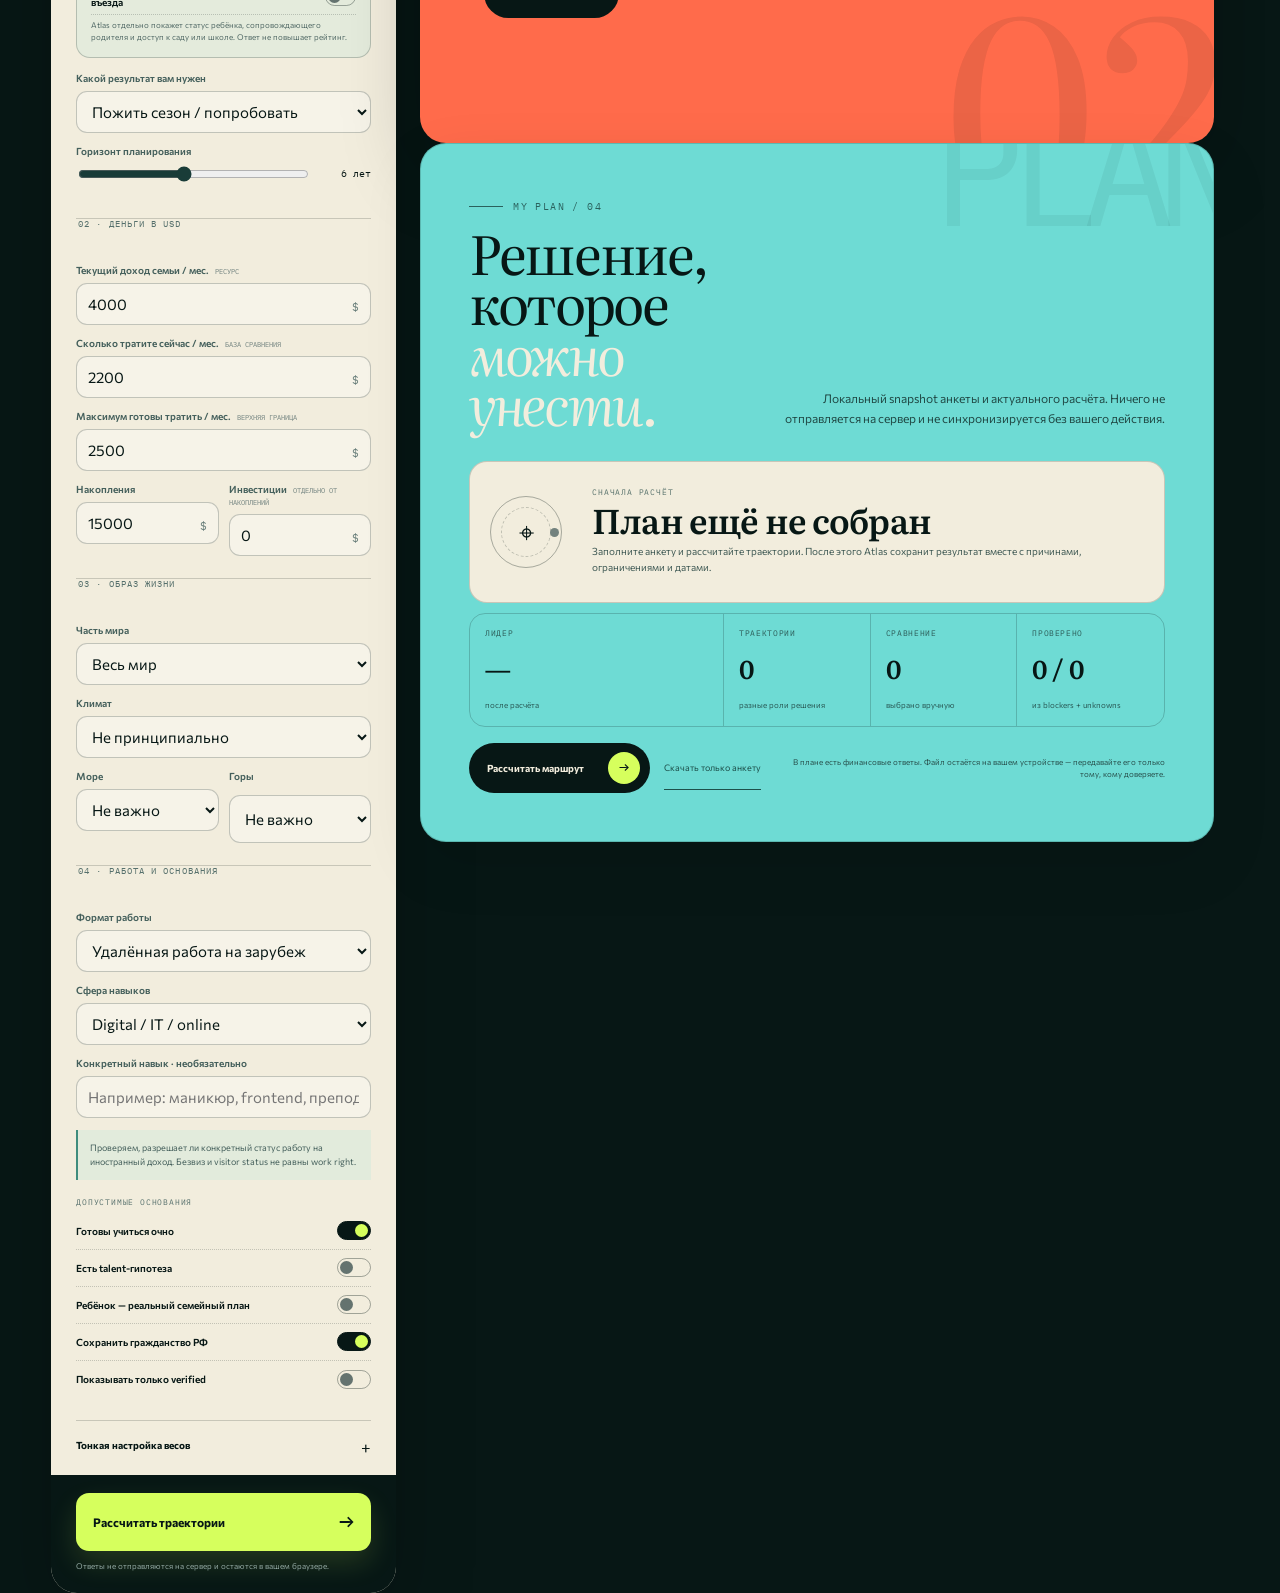
==== commit 6b39c3b2: "Publish relocation atlas 2026-07-21" ====
--- a/dashboard/index.html
+++ b/dashboard/index.html
@@ -7,11 +7,11 @@
   <meta name="theme-color" content="#071715">
   <meta name="description" content="Атлас переезда — интерактивная платформа сравнения временного переезда, ВНЖ и гражданства.">
   <title>Атлас переезда — построить траекторию</title>
-  <link rel="icon" href="favicon.svg?v=0.11.2" type="image/svg+xml" sizes="any">
+  <link rel="icon" href="favicon.svg?v=0.12.0" type="image/svg+xml" sizes="any">
   <link rel="preconnect" href="https://fonts.googleapis.com">
   <link rel="preconnect" href="https://fonts.gstatic.com" crossorigin>
   <link href="https://fonts.googleapis.com/css2?family=Commissioner:wght@400;500;600;700&family=IBM+Plex+Mono:wght@400;500&family=Literata:ital,opsz,wght@0,7..72,400;0,7..72,600;1,7..72,400&display=swap" rel="stylesheet">
-  <link rel="stylesheet" href="styles.css?v=0.11.2">
+  <link rel="stylesheet" href="styles.css?v=0.12.0">
 </head>
 <body>
   <a class="skip-link" href="#atlas">Перейти к анкете</a>
@@ -312,7 +312,7 @@
           <h2 id="calculationGateTitle">Сначала —<br>ваши ответы.<br><em>Потом — страны.</em></h2>
           <p id="calculationGateText">Заполните анкету и нажмите «Рассчитать». Здесь появятся лидер, три ближайшие траектории и объяснение почему.</p>
           <div class="gate-steps"><span><b>01</b>анкета</span><span><b>02</b>расчёт</span><span><b>03</b>сравнение</span></div>
-          <button class="gate-calculate-button" id="gateCalculateButton" type="button">Рассчитать сейчас →</button>
+          <button class="gate-calculate-button" id="gateCalculateButton" type="submit" form="profileForm">Рассчитать сейчас →</button>
         </section>
 
         <div class="results-flow" id="resultsFlow" hidden>
@@ -664,8 +664,8 @@
 
   <div class="toast" id="toast" role="status" aria-live="polite"></div>
 
-  <script src="../routes/platform-data.js?v=0.11.2"></script>
-  <script src="i18n.js?v=0.11.2"></script>
-  <script src="app.js?v=0.11.2"></script>
+  <script src="../routes/platform-data.js?v=0.12.0"></script>
+  <script src="i18n.js?v=0.12.0"></script>
+  <script src="app.js?v=0.12.0"></script>
 </body>
 </html>
--- a/dashboard/styles.css
+++ b/dashboard/styles.css
@@ -539,8 +539,8 @@
 
 .atlas-main { min-width: 0; align-self: stretch; }
 .calculation-gate {
-  position: sticky;
-  top: calc(var(--sticky-stack-height) + 20px);
+  position: relative;
+  top: auto;
   min-height: min(720px, calc(100vh - var(--sticky-stack-height)));
   min-height: min(720px, calc(100svh - var(--sticky-stack-height)));
   padding: clamp(30px, 5vw, 72px);
